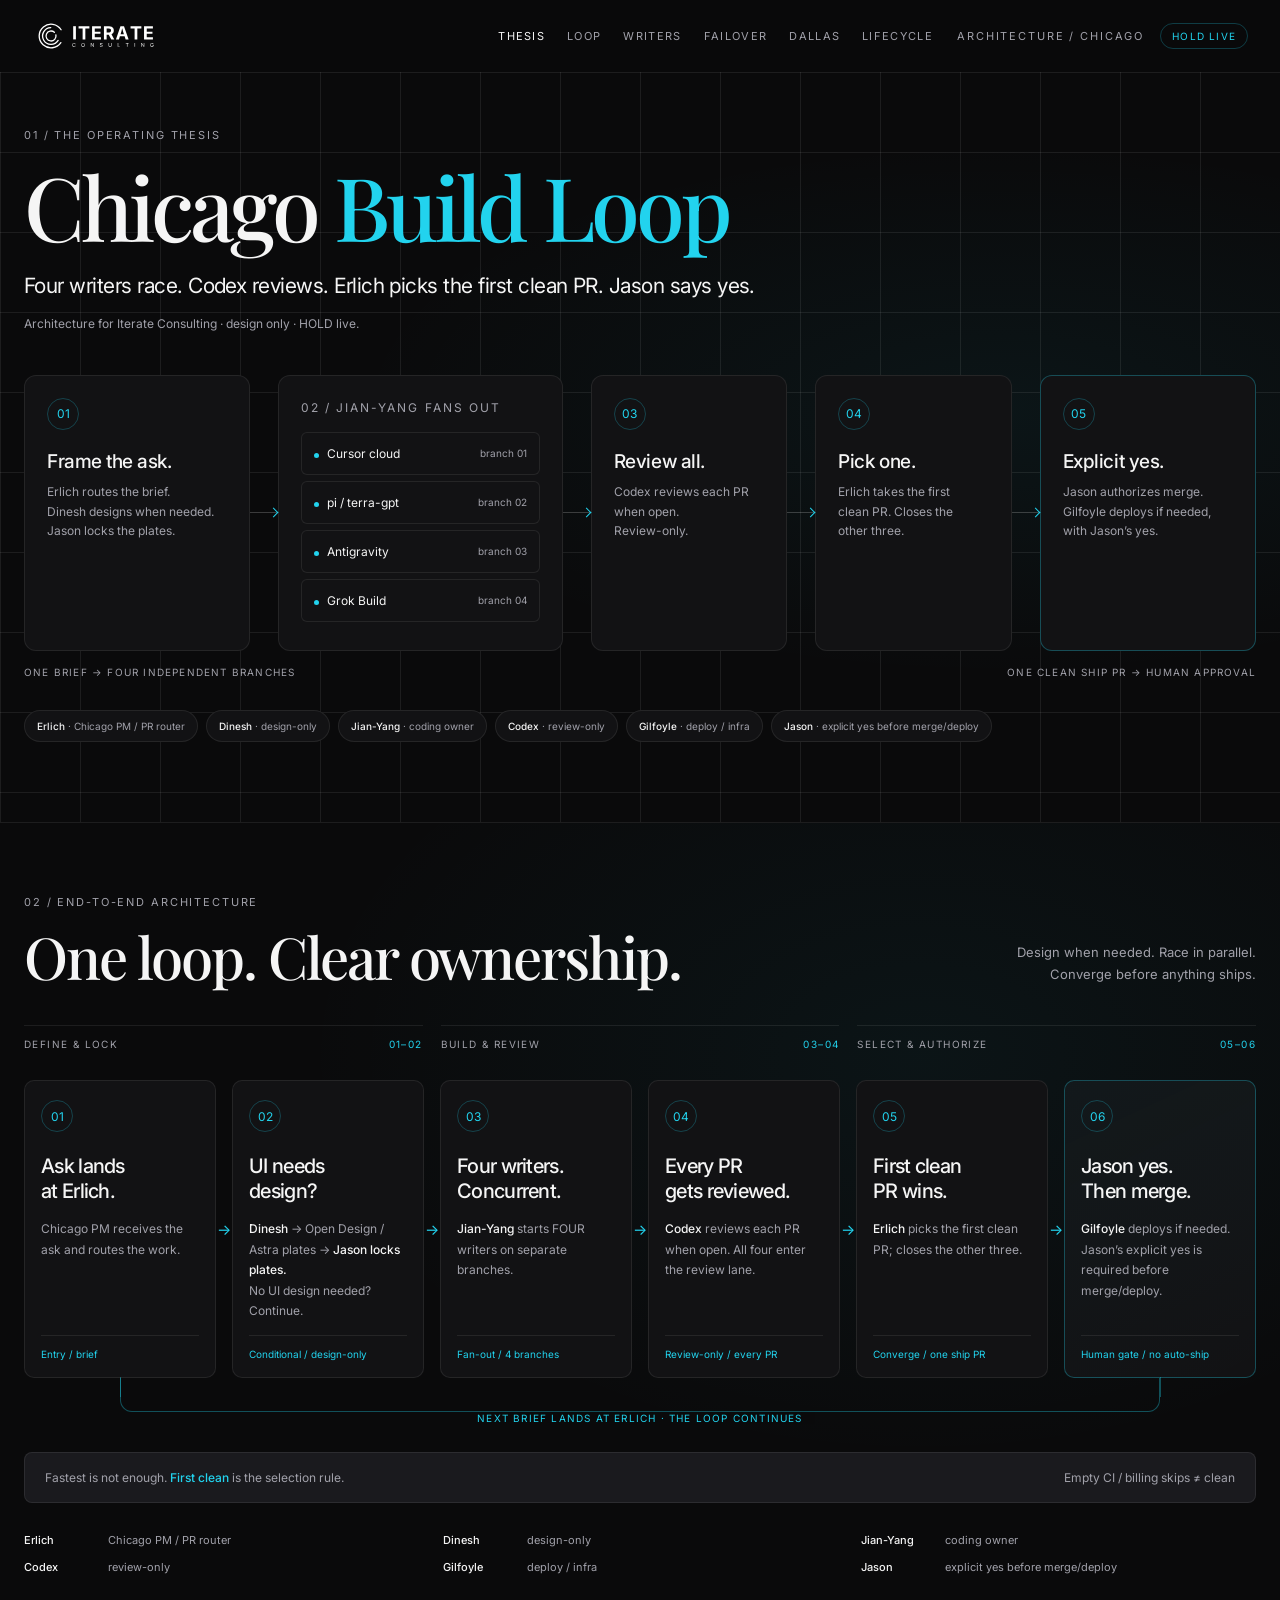
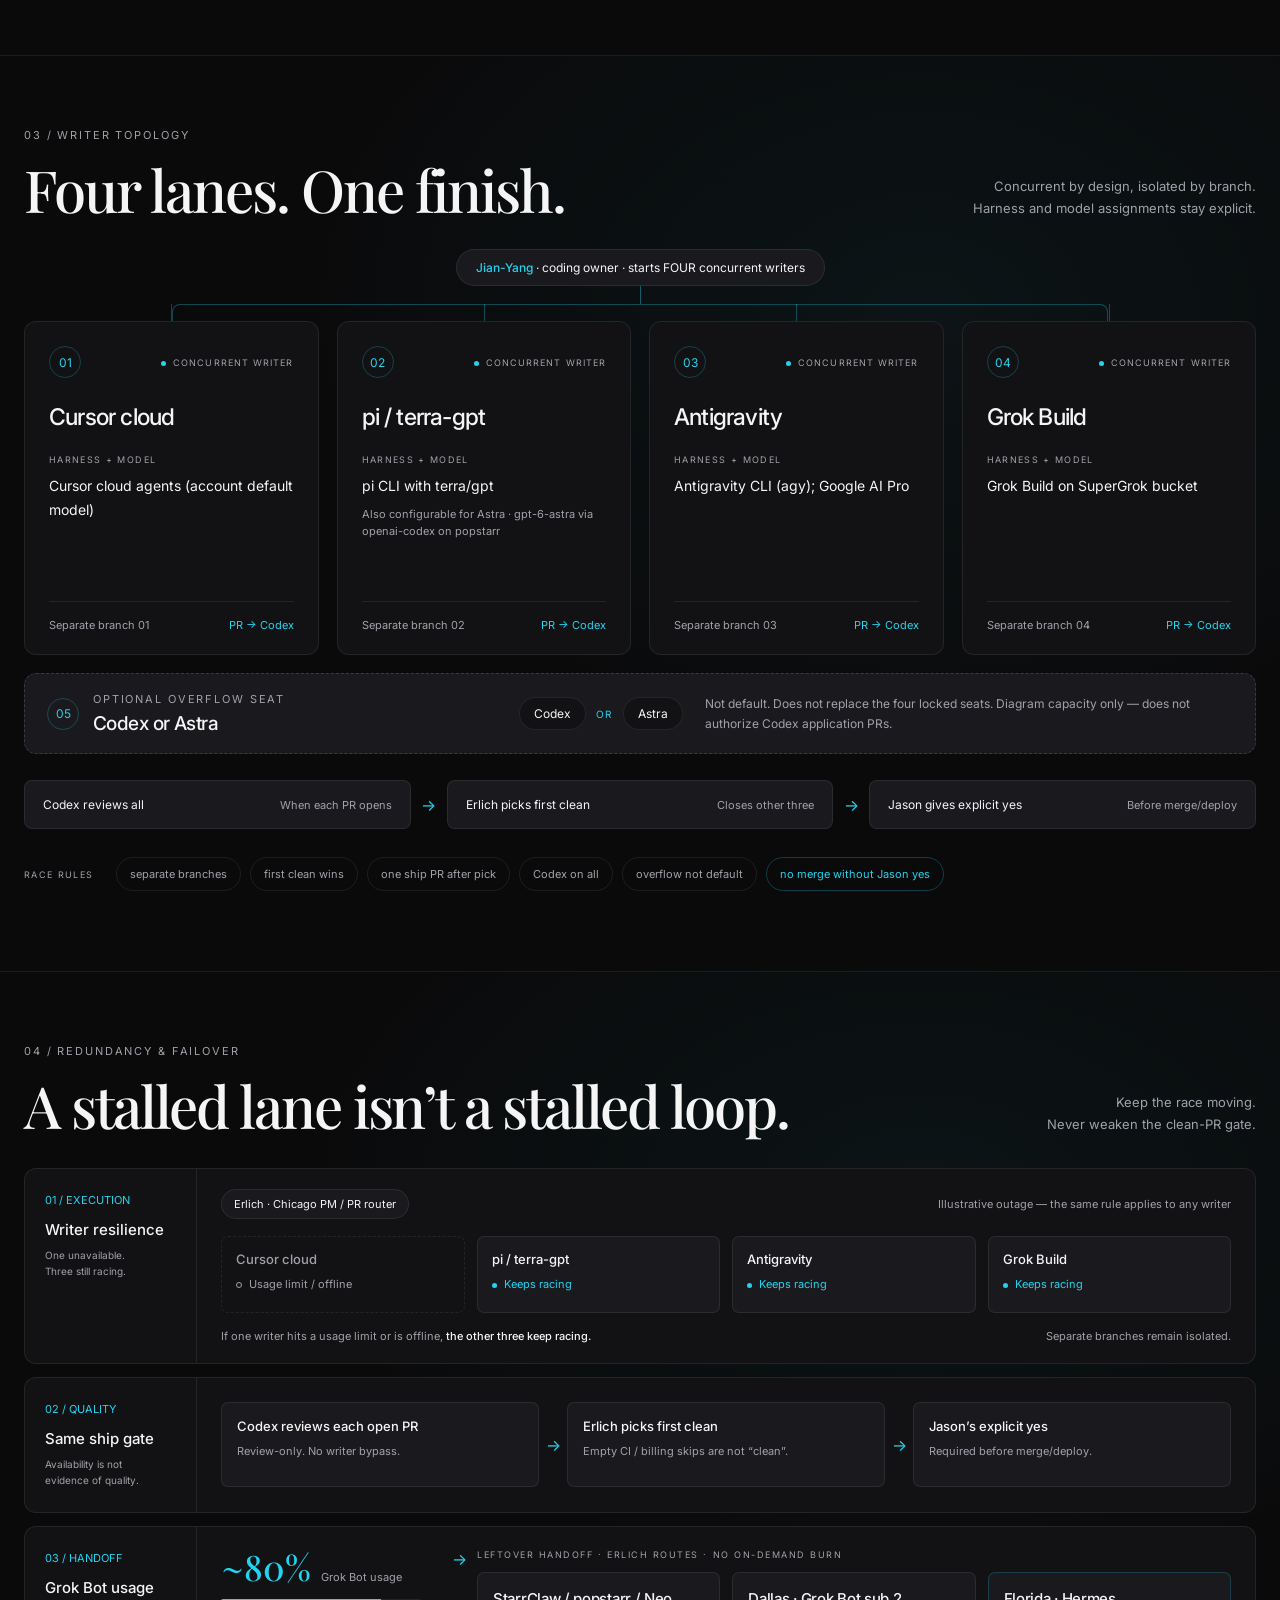
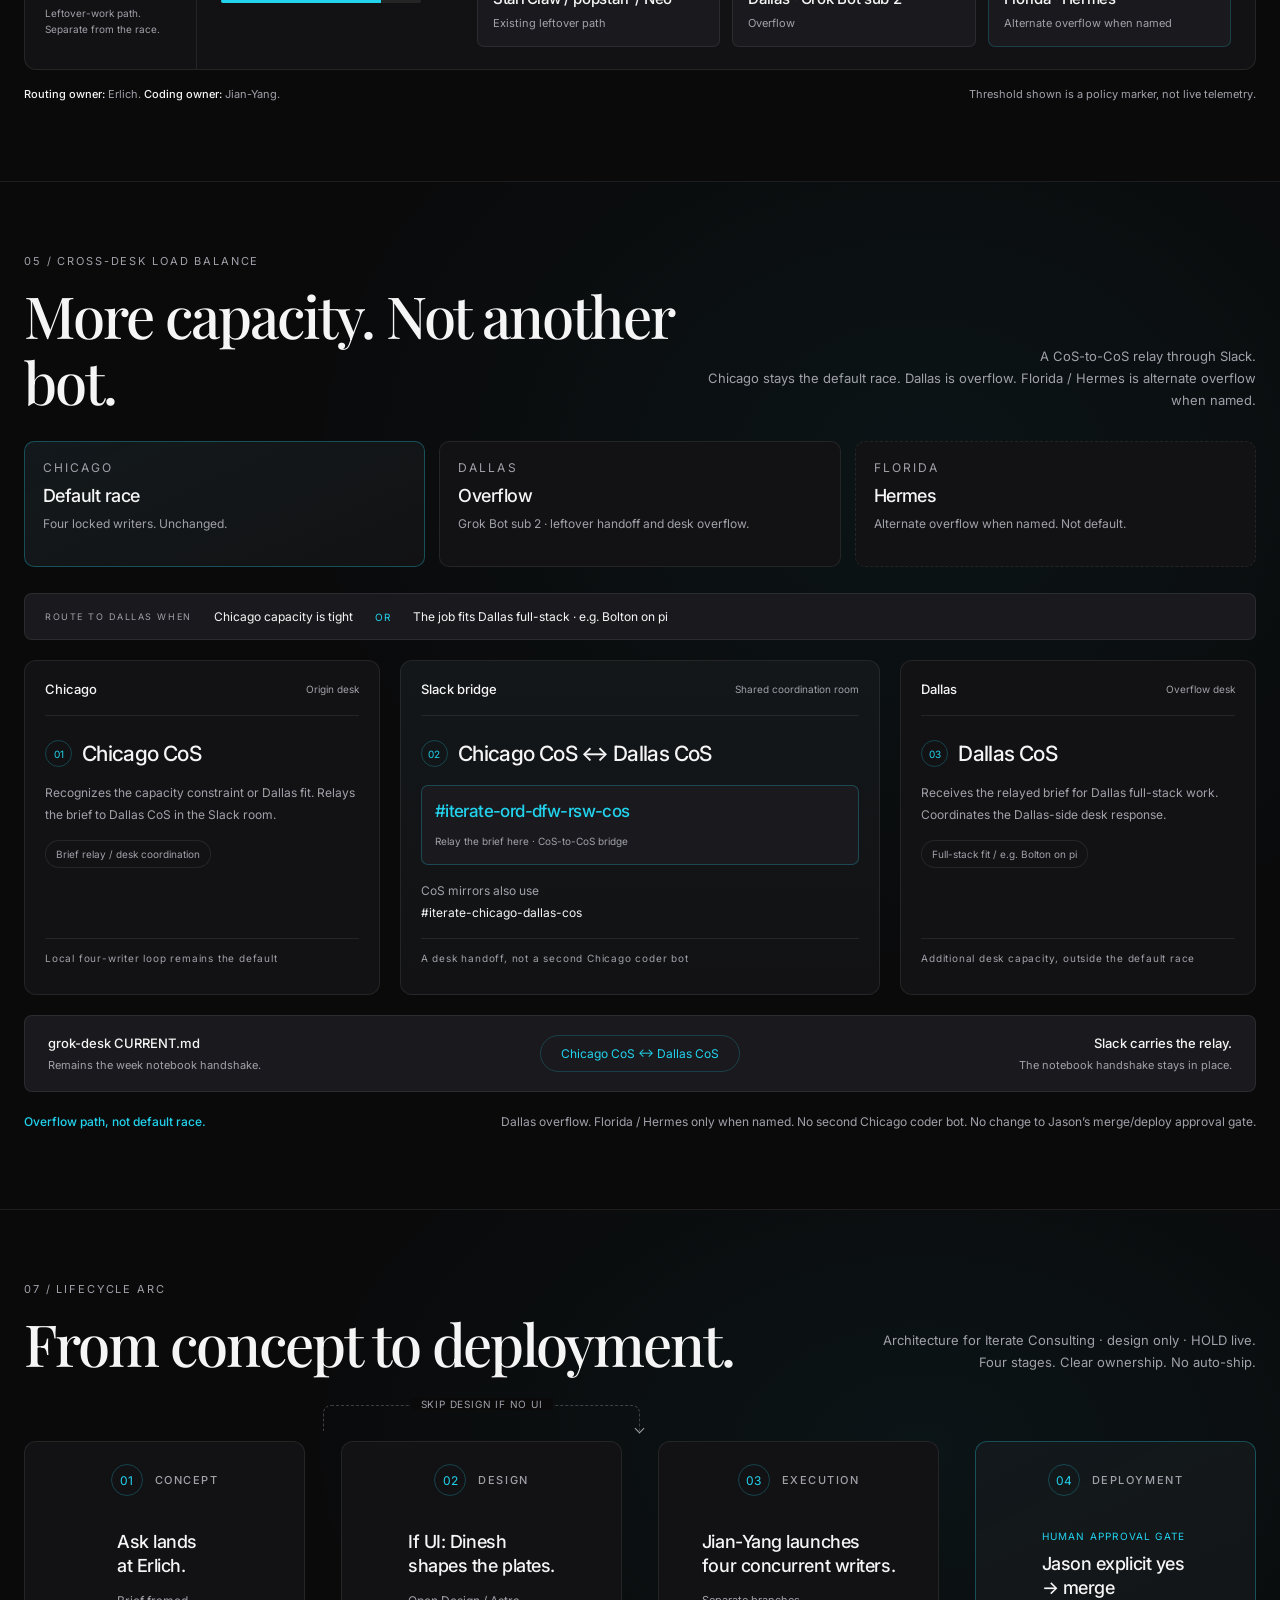
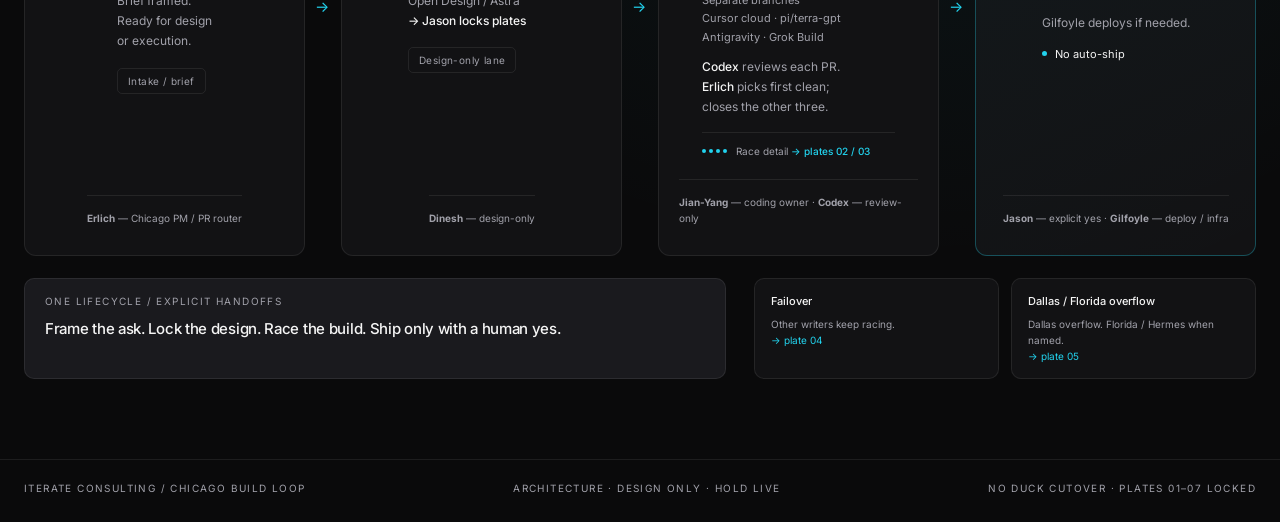
==== index.html @ f28e0412 "Loop the six-step diagram; host stack.iterateconsulting.ai Replace the linear 6-up row with a left-t" ====
<!DOCTYPE html>
<html lang="en">
<head>
  <meta charset="UTF-8">
  <meta name="viewport" content="width=device-width, initial-scale=1">
  <meta name="color-scheme" content="dark">
  <meta name="theme-color" content="#0A0A0B">
  <meta name="robots" content="noindex, nofollow">
  <title>Chicago Build Loop — Iterate Consulting</title>
  <meta name="description" content="Architecture for Iterate Consulting. Four writers race. Codex reviews. Erlich picks the first clean PR. Jason says yes. Design only. HOLD live.">
  <link rel="icon" href="assets/mark.svg" type="image/svg+xml">
  <link rel="preconnect" href="https://fonts.googleapis.com">
  <link rel="preconnect" href="https://fonts.gstatic.com" crossorigin>
  <link href="https://fonts.googleapis.com/css2?family=Inter:wght@400;500;600;700&family=Playfair+Display:wght@400;500;600&display=swap" rel="stylesheet">
  <link rel="stylesheet" href="css/site.css">
</head>
<body>
  <a class="skip" href="#hero">Skip to content</a>

  <header class="site-header" data-site-header>
    <a class="brand" href="#hero">
      <img class="logo" src="assets/lockup-b.svg" alt="Iterate Consulting">
    </a>
    <button class="nav-toggle" type="button" data-nav-toggle aria-expanded="false" aria-controls="site-nav">
      <span class="sr-only">Menu</span>
      <i></i><i></i>
    </button>
    <nav id="site-nav" class="site-nav" data-site-nav aria-label="Sections">
      <a href="#hero">Thesis</a>
      <a href="#loop">Loop</a>
      <a href="#writers">Writers</a>
      <a href="#failover">Failover</a>
      <a href="#dallas">Dallas</a>
      <a href="#lifecycle">Lifecycle</a>
    </nav>
    <div class="header-status">
      <span class="eyebrow">Architecture / Chicago</span>
      <span class="hold">HOLD LIVE</span>
    </div>
  </header>

  <main>
    <section id="hero" class="hero" aria-labelledby="hero-title">
      <div class="wrap">
        <p class="eyebrow">01 / The operating thesis</p>
        <h1 id="hero-title">Chicago <span>Build Loop</span></h1>
        <p class="thesis">Four writers race. Codex reviews. Erlich picks the first clean PR. Jason says yes.</p>
        <p class="subtitle">Architecture for Iterate Consulting · design only · HOLD live.</p>

        <div class="architecture" aria-label="Build architecture overview">
          <article class="panel">
            <div class="number">01</div>
            <h2>Frame the ask.</h2>
            <p>Erlich routes the brief.<br>Dinesh designs when needed.<br>Jason locks the plates.</p>
          </article>
          <div class="connector" aria-hidden="true"></div>
          <article class="panel writer-stack">
            <p class="eyebrow">02 / Jian-Yang fans out</p>
            <div class="writer"><span><i class="dot"></i>Cursor cloud</span><small>branch 01</small></div>
            <div class="writer"><span><i class="dot"></i>pi / terra-gpt</span><small>branch 02</small></div>
            <div class="writer"><span><i class="dot"></i>Antigravity</span><small>branch 03</small></div>
            <div class="writer"><span><i class="dot"></i>Grok Build</span><small>branch 04</small></div>
          </article>
          <div class="connector" aria-hidden="true"></div>
          <article class="panel">
            <div class="number">03</div>
            <h2>Review all.</h2>
            <p>Codex reviews each PR<br>when open.<br>Review-only.</p>
          </article>
          <div class="connector" aria-hidden="true"></div>
          <article class="panel">
            <div class="number">04</div>
            <h2>Pick one.</h2>
            <p>Erlich takes the first<br>clean PR. Closes the<br>other three.</p>
          </article>
          <div class="connector" aria-hidden="true"></div>
          <article class="panel active">
            <div class="number">05</div>
            <h2>Explicit yes.</h2>
            <p>Jason authorizes merge.<br>Gilfoyle deploys if needed,<br>with Jason’s yes.</p>
          </article>
        </div>

        <div class="diagram-label">
          <span>One brief → four independent branches</span>
          <span>One clean ship PR → human approval</span>
        </div>

        <div class="roles" aria-label="Roles">
          <span class="role"><b>Erlich</b> · Chicago PM / PR router</span>
          <span class="role"><b>Dinesh</b> · design-only</span>
          <span class="role"><b>Jian-Yang</b> · coding owner</span>
          <span class="role"><b>Codex</b> · review-only</span>
          <span class="role"><b>Gilfoyle</b> · deploy / infra</span>
          <span class="role"><b>Jason</b> · explicit yes before merge/deploy</span>
        </div>
      </div>
    </section>

    <section id="loop" class="loop" aria-labelledby="loop-title">
      <div class="wrap">
        <div class="heading">
          <div>
            <p class="eyebrow">02 / End-to-end architecture</p>
            <h2 id="loop-title" class="display">One loop. Clear ownership.</h2>
          </div>
          <p class="lede">Design when needed. Race in parallel.<br>Converge before anything ships.</p>
        </div>

        <div class="phases">
          <div class="phase"><span>Define &amp; lock</span><b>01–02</b></div>
          <div class="phase"><span>Build &amp; review</span><b>03–04</b></div>
          <div class="phase"><span>Select &amp; authorize</span><b>05–06</b></div>
        </div>

        <div class="cycle" aria-label="Six-step build loop, left-to-right cycle">
          <div class="flow desktop-flow">
            <article class="node">
              <div class="num">01</div>
              <h3>Ask lands<br>at Erlich.</h3>
              <p>Chicago PM receives the ask and routes the work.</p>
              <div class="tag">Entry / brief</div>
            </article>
            <article class="node">
              <div class="num">02</div>
              <h3>UI needs<br>design?</h3>
              <p><strong>Dinesh</strong> → Open Design / Astra plates → <strong>Jason locks plates.</strong><br>No UI design needed? Continue.</p>
              <div class="tag">Conditional / design-only</div>
            </article>
            <article class="node">
              <div class="num">03</div>
              <h3>Four writers.<br>Concurrent.</h3>
              <p><strong>Jian-Yang</strong> starts FOUR writers on separate branches.</p>
              <div class="tag">Fan-out / 4 branches</div>
            </article>
            <article class="node">
              <div class="num">04</div>
              <h3>Every PR<br>gets reviewed.</h3>
              <p><strong>Codex</strong> reviews each PR when open. All four enter the review lane.</p>
              <div class="tag">Review-only / every PR</div>
            </article>
            <article class="node">
              <div class="num">05</div>
              <h3>First clean<br>PR wins.</h3>
              <p><strong>Erlich</strong> picks the first clean PR; closes the other three.</p>
              <div class="tag">Converge / one ship PR</div>
            </article>
            <article class="node final">
              <div class="num">06</div>
              <h3>Jason yes.<br>Then merge.</h3>
              <p><strong>Gilfoyle</strong> deploys if needed. Jason’s explicit yes is required before merge/deploy.</p>
              <div class="tag">Human gate / no auto-ship</div>
            </article>
          </div>
          <p class="cycle-return"><span>Next brief lands at Erlich · the loop continues</span></p>
        </div>

        <ol class="mobile-loop" aria-label="Six-step Chicago build loop">
          <li class="step">
            <span class="num">01</span>
            <div class="card"><h3>Ask lands at Erlich</h3><p>Chicago PM / PR router</p></div>
          </li>
          <li class="step">
            <span class="num">02</span>
            <div class="card"><h3>UI needs design? <span class="role-chip">design-only</span></h3><p>Dinesh → Open Design / Astra plates.<br>Jason locks plates. Otherwise, continue.</p></div>
          </li>
          <li class="step">
            <span class="num">03</span>
            <div class="card">
              <h3>Jian-Yang starts FOUR writers</h3>
              <p>Coding owner · concurrent, separate branches</p>
              <div class="writer-tags">
                <span>Cursor cloud</span>
                <span>pi / terra-gpt</span>
                <span>Antigravity</span>
                <span>Grok Build</span>
              </div>
            </div>
          </li>
          <li class="step">
            <span class="num">04</span>
            <div class="card"><h3>Codex reviews each PR <span class="role-chip">review-only</span></h3><p>When open. All four get reviewed.</p></div>
          </li>
          <li class="step">
            <span class="num">05</span>
            <div class="card"><h3>Erlich picks the first clean PR</h3><p>Closes the other three. Empty CI / billing skips are not “clean”.</p></div>
          </li>
          <li class="step">
            <span class="num">06</span>
            <div class="card last"><h3>Jason yes → merge</h3><p>Gilfoyle · deploy / infra · deploys if needed.<br>Jason: explicit yes before merge/deploy.</p></div>
          </li>
        </ol>

        <div class="loop-head-mobile">
          <span class="eyebrow">The loop / 6 steps</span>
          <span>4 branches → 1 ship PR</span>
        </div>

        <div class="guardrail">
          <span>Fastest is not enough. <b>First clean</b> is the selection rule.</span>
          <span>Empty CI / billing skips ≠ clean</span>
        </div>

        <div class="role-grid" aria-label="Exact role assignments">
          <div class="role-row"><b>Erlich</b><span>Chicago PM / PR router</span></div>
          <div class="role-row"><b>Dinesh</b><span>design-only</span></div>
          <div class="role-row"><b>Jian-Yang</b><span>coding owner</span></div>
          <div class="role-row"><b>Codex</b><span>review-only</span></div>
          <div class="role-row"><b>Gilfoyle</b><span>deploy / infra</span></div>
          <div class="role-row"><b>Jason</b><span>explicit yes before merge/deploy</span></div>
        </div>
      </div>
    </section>

    <section id="writers" class="writers" aria-labelledby="writers-title">
      <div class="wrap">
        <div class="heading">
          <div>
            <p class="eyebrow">03 / Writer topology</p>
            <h2 id="writers-title" class="display">Four lanes. One finish.</h2>
          </div>
          <p class="lede">Concurrent by design, isolated by branch.<br>Harness and model assignments stay explicit.</p>
        </div>

        <div class="owner"><span><b>Jian-Yang</b> · coding owner · starts FOUR concurrent writers</span></div>
        <div class="bus" aria-hidden="true"></div>

        <div class="cards" aria-label="Four concurrent writer assignments">
          <article class="card">
            <div class="card-top"><span class="num">01</span><span class="parallel">Concurrent writer</span></div>
            <h3>Cursor cloud</h3>
            <p class="label">Harness + model</p>
            <p class="model">Cursor cloud agents (account default model)</p>
            <div class="branch"><span>Separate branch 01</span><span>PR → Codex</span></div>
          </article>
          <article class="card">
            <div class="card-top"><span class="num">02</span><span class="parallel">Concurrent writer</span></div>
            <h3>pi / terra-gpt</h3>
            <p class="label">Harness + model</p>
            <p class="model">pi CLI with terra/gpt <small class="config-note">Also configurable for Astra · gpt-6-astra via openai-codex on popstarr</small></p>
            <div class="branch"><span>Separate branch 02</span><span>PR → Codex</span></div>
          </article>
          <article class="card">
            <div class="card-top"><span class="num">03</span><span class="parallel">Concurrent writer</span></div>
            <h3>Antigravity</h3>
            <p class="label">Harness + model</p>
            <p class="model">Antigravity CLI (agy); Google AI Pro</p>
            <div class="branch"><span>Separate branch 03</span><span>PR → Codex</span></div>
          </article>
          <article class="card">
            <div class="card-top"><span class="num">04</span><span class="parallel">Concurrent writer</span></div>
            <h3>Grok Build</h3>
            <p class="label">Harness + model</p>
            <p class="model">Grok Build on SuperGrok bucket</p>
            <div class="branch"><span>Separate branch 04</span><span>PR → Codex</span></div>
          </article>
        </div>

        <aside class="overflow" aria-label="Optional fifth overflow seat">
          <div class="overflow-id">
            <span class="num">05</span>
            <div>
              <p class="eyebrow">Optional overflow seat</p>
              <h3>Codex or Astra</h3>
            </div>
          </div>
          <div class="choices" aria-label="Overflow choices">
            <span class="choice">Codex</span>
            <span class="or">or</span>
            <span class="choice">Astra</span>
          </div>
          <p class="overflow-copy">Not default. Does not replace the four locked seats. Diagram capacity only — does not authorize Codex application PRs.</p>
        </aside>

        <div class="review" aria-label="Convergence after the race">
          <div class="stage"><span>Codex reviews all</span><small>When each PR opens</small></div>
          <div class="arrow" aria-hidden="true">→</div>
          <div class="stage"><span>Erlich picks first clean</span><small>Closes other three</small></div>
          <div class="arrow" aria-hidden="true">→</div>
          <div class="stage"><span>Jason gives explicit yes</span><small>Before merge/deploy</small></div>
        </div>

        <div class="rules">
          <span class="label">Race rules</span>
          <span class="chip">separate branches</span>
          <span class="chip">first clean wins</span>
          <span class="chip">one ship PR after pick</span>
          <span class="chip">Codex on all</span>
          <span class="chip">overflow not default</span>
          <span class="chip last">no merge without Jason yes</span>
        </div>
      </div>
    </section>

    <section id="failover" class="failover" aria-labelledby="failover-title">
      <div class="wrap">
        <div class="heading">
          <div>
            <p class="eyebrow">04 / Redundancy &amp; failover</p>
            <h2 id="failover-title" class="display">A stalled lane isn’t a stalled loop.</h2>
          </div>
          <p class="lede">Keep the race moving.<br>Never weaken the clean-PR gate.</p>
        </div>

        <div class="layers" aria-label="Layered redundancy architecture">
          <article class="layer">
            <div class="layer-label">
              <span class="index">01 / EXECUTION</span>
              <h3>Writer resilience</h3>
              <p>One unavailable.<br>Three still racing.</p>
            </div>
            <div class="race">
              <div class="race-top">
                <span class="pill">Erlich · Chicago PM / PR router</span>
                <span>Illustrative outage — the same rule applies to any writer</span>
              </div>
              <div class="writer-row">
                <div class="writer unavailable"><strong>Cursor cloud</strong><small>Usage limit / offline</small></div>
                <div class="writer"><strong>pi / terra-gpt</strong><small>Keeps racing</small></div>
                <div class="writer"><strong>Antigravity</strong><small>Keeps racing</small></div>
                <div class="writer"><strong>Grok Build</strong><small>Keeps racing</small></div>
              </div>
              <div class="race-bottom">
                <span>If one writer hits a usage limit or is offline, <b>the other three keep racing.</b></span>
                <span>Separate branches remain isolated.</span>
              </div>
            </div>
          </article>

          <article class="layer">
            <div class="layer-label">
              <span class="index">02 / QUALITY</span>
              <h3>Same ship gate</h3>
              <p>Availability is not<br>evidence of quality.</p>
            </div>
            <div class="gates">
              <div class="gate"><h4>Codex reviews each open PR</h4><p>Review-only. No writer bypass.</p></div>
              <div class="arrow" aria-hidden="true">→</div>
              <div class="gate"><h4>Erlich picks first clean</h4><p>Empty CI / billing skips are not “clean”.</p></div>
              <div class="arrow" aria-hidden="true">→</div>
              <div class="gate"><h4>Jason’s explicit yes</h4><p>Required before merge/deploy.</p></div>
            </div>
          </article>

          <article class="layer">
            <div class="layer-label">
              <span class="index">03 / HANDOFF</span>
              <h3>Grok Bot usage</h3>
              <p>Leftover-work path.<br>Separate from the race.</p>
            </div>
            <div class="handoff">
              <div class="threshold">
                <strong>~80%</strong><span>Grok Bot usage</span>
                <div class="meter" aria-label="Illustrative threshold: approximately 80 percent"><i></i></div>
              </div>
              <div class="arrow" aria-hidden="true">→</div>
              <div class="destinations">
                <p class="eyebrow">Leftover handoff · Erlich routes · no on-demand burn</p>
                <div class="dest-grid">
                  <div class="destination">
                    <h4>StarrClaw / popstarr / Neo</h4>
                    <p>Existing leftover path</p>
                  </div>
                  <div class="destination">
                    <h4>Dallas · Grok Bot sub 2</h4>
                    <p>Overflow</p>
                  </div>
                  <div class="destination named">
                    <h4>Florida · Hermes</h4>
                    <p>Alternate overflow when named</p>
                  </div>
                </div>
              </div>
            </div>
          </article>
        </div>

        <div class="note">
          <span><b>Routing owner:</b> Erlich. <b>Coding owner:</b> Jian-Yang.</span>
          <span>Threshold shown is a policy marker, not live telemetry.</span>
        </div>
      </div>
    </section>

    <section id="dallas" class="dallas" aria-labelledby="dallas-title">
      <div class="wrap">
        <div class="heading">
          <div>
            <p class="eyebrow">05 / Cross-desk load balance</p>
            <h2 id="dallas-title" class="display">More capacity. Not another bot.</h2>
          </div>
          <p class="lede">A CoS-to-CoS relay through Slack.<br>Chicago stays the default race. Dallas is overflow. Florida / Hermes is alternate overflow when named.</p>
        </div>

        <div class="desk-map" aria-label="Desk routing">
          <article class="desk default">
            <p class="eyebrow">Chicago</p>
            <h3>Default race</h3>
            <p>Four locked writers. Unchanged.</p>
          </article>
          <article class="desk">
            <p class="eyebrow">Dallas</p>
            <h3>Overflow</h3>
            <p>Grok Bot sub 2 · leftover handoff and desk overflow.</p>
          </article>
          <article class="desk optional" id="florida">
            <p class="eyebrow">Florida</p>
            <h3>Hermes</h3>
            <p>Alternate overflow when named. Not default.</p>
          </article>
        </div>

        <div class="trigger">
          <span class="eyebrow">Route to Dallas when</span>
          <span>Chicago capacity is tight</span>
          <span class="or">OR</span>
          <span>The job fits Dallas full-stack · e.g. Bolton on pi</span>
        </div>

        <div class="swimlanes" aria-label="Chicago, Slack bridge, and Dallas swimlanes">
          <article class="lane">
            <div class="lane-head"><h3>Chicago</h3><span>Origin desk</span></div>
            <div class="step">
              <div class="step-top"><span class="num">01</span><h4>Chicago CoS</h4></div>
              <p>Recognizes the capacity constraint or Dallas fit. Relays the brief to Dallas CoS in the Slack room.</p>
              <span class="role">Brief relay / desk coordination</span>
            </div>
            <p class="lane-foot">Local four-writer loop remains the default</p>
          </article>
          <article class="lane bridge">
            <div class="lane-head"><h3>Slack bridge</h3><span>Shared coordination room</span></div>
            <div class="step">
              <div class="step-top"><span class="num">02</span><h4>Chicago CoS ↔ Dallas CoS</h4></div>
              <div class="channel">
                <strong>#iterate-ord-dfw-rsw-cos</strong>
                <span>Relay the brief here · CoS-to-CoS bridge</span>
              </div>
              <p class="mirror">CoS mirrors also use<br><b>#iterate-chicago-dallas-cos</b></p>
            </div>
            <p class="lane-foot">A desk handoff, not a second Chicago coder bot</p>
          </article>
          <article class="lane">
            <div class="lane-head"><h3>Dallas</h3><span>Overflow desk</span></div>
            <div class="step">
              <div class="step-top"><span class="num">03</span><h4>Dallas CoS</h4></div>
              <p>Receives the relayed brief for Dallas full-stack work. Coordinates the Dallas-side desk response.</p>
              <span class="role">Full-stack fit / e.g. Bolton on pi</span>
            </div>
            <p class="lane-foot">Additional desk capacity, outside the default race</p>
          </article>
        </div>

        <div class="notebook" aria-label="Week notebook handshake">
          <div>
            <h3>grok-desk CURRENT.md</h3>
            <p>Remains the week notebook handshake.</p>
          </div>
          <div class="center">Chicago CoS ↔ Dallas CoS</div>
          <div class="right">
            <h3>Slack carries the relay.</h3>
            <p>The notebook handshake stays in place.</p>
          </div>
        </div>

        <div class="boundary">
          <b>Overflow path, not default race.</b>
          <span>Dallas overflow. Florida / Hermes only when named. No second Chicago coder bot. No change to Jason’s merge/deploy approval gate.</span>
        </div>
      </div>
    </section>

    <section id="lifecycle" class="lifecycle" aria-labelledby="lifecycle-title">
      <div class="wrap">
        <div class="heading">
          <div>
            <p class="eyebrow">07 / Lifecycle arc</p>
            <h2 id="lifecycle-title" class="display">From concept to deployment.</h2>
          </div>
          <p class="lede">Architecture for Iterate Consulting · design only · HOLD live.<br>Four stages. Clear ownership. No auto-ship.</p>
        </div>

        <div class="arc" aria-label="Concept to Design to Execution to Deployment">
          <div class="skip-arc"><span>Skip design if no UI</span></div>
          <div class="stages">
            <article class="stage">
              <div class="stage-top"><span class="number">01</span><h3>Concept</h3></div>
              <div class="content">
                <p class="lead">Ask lands<br>at Erlich.</p>
                <p class="detail">Brief framed.<br>Ready for design<br>or execution.</p>
                <span class="lane-label">Intake / brief</span>
              </div>
              <p class="role"><strong>Erlich</strong> — Chicago PM / PR router</p>
            </article>
            <article class="stage">
              <div class="stage-top"><span class="number">02</span><h3>Design</h3></div>
              <div class="content">
                <p class="lead">If UI: Dinesh<br>shapes the plates.</p>
                <p class="detail">Open Design / Astra<br><strong>→ Jason locks plates</strong></p>
                <span class="lane-label">Design-only lane</span>
              </div>
              <p class="role"><strong>Dinesh</strong> — design-only</p>
            </article>
            <article class="stage">
              <div class="stage-top"><span class="number">03</span><h3>Execution</h3></div>
              <div class="content">
                <p class="lead">Jian-Yang launches<br>four concurrent writers.</p>
                <p class="writer-list">Separate branches<br>Cursor cloud · pi/terra-gpt<br>Antigravity · Grok Build</p>
                <p class="detail"><strong>Codex</strong> reviews each PR.<br><strong>Erlich</strong> picks first clean;<br>closes the other three.</p>
                <p class="race"><span class="dots" aria-label="Four parallel writers"><i></i><i></i><i></i><i></i></span><span>Race detail <b>→ plates 02 / 03</b></span></p>
              </div>
              <p class="role"><strong>Jian-Yang</strong> — coding owner · <strong>Codex</strong> — review-only</p>
            </article>
            <article class="stage final">
              <div class="stage-top"><span class="number">04</span><h3>Deployment</h3></div>
              <div class="content">
                <p class="gate">Human approval gate</p>
                <p class="lead">Jason explicit yes<br>→ merge</p>
                <p class="detail">Gilfoyle deploys if needed.</p>
                <p class="no-ship">No auto-ship</p>
              </div>
              <p class="role"><strong>Jason</strong> — explicit yes · <strong>Gilfoyle</strong> — deploy / infra</p>
            </article>
          </div>
        </div>

        <div class="lower" aria-label="Lifecycle principles and side paths">
          <div class="principle">
            <p class="small-label">One lifecycle / explicit handoffs</p>
            <p>Frame the ask. Lock the design. Race the build. Ship only with a human yes.</p>
          </div>
          <div class="sidepaths">
            <a class="sidepath" href="#failover">
              <p class="label">Failover</p>
              <p>Other writers keep racing.<br><span>→ plate 04</span></p>
            </a>
            <a class="sidepath" href="#dallas">
              <p class="label">Dallas / Florida overflow</p>
              <p>Dallas overflow. Florida / Hermes when named.<br><span>→ plate 05</span></p>
            </a>
          </div>
        </div>
      </div>
    </section>
  </main>

  <footer class="site-footer">
    <div class="wrap">
      <span>Iterate Consulting / Chicago Build Loop</span>
      <span>Architecture · design only · HOLD live</span>
      <span>No Duck cutover · plates 01–07 locked</span>
    </div>
  </footer>

  <script src="js/site.js"></script>
</body>
</html>
---- css/site.css ----
:root {
  --bg: #0A0A0B;
  --panel: #121214;
  --raised: #1A1A1E;
  --line: rgba(255, 255, 255, 0.08);
  --accent: #22D3EE;
  --text: #F5F5F5;
  --muted: #A1A1AA;
  --header: 72px;
  --wrap: 1312px;
}

* { box-sizing: border-box; }

html {
  scroll-behavior: smooth;
  color-scheme: dark;
}

html, body {
  margin: 0;
  background: var(--bg);
  color: var(--text);
  font-family: Inter, system-ui, sans-serif;
}

body.nav-open { overflow: hidden; }

img { max-width: 100%; display: block; }

a { color: inherit; }

.sr-only {
  position: absolute;
  width: 1px;
  height: 1px;
  padding: 0;
  margin: -1px;
  overflow: hidden;
  clip: rect(0, 0, 0, 0);
  white-space: nowrap;
  border: 0;
}

.skip {
  position: absolute;
  left: 16px;
  top: -40px;
  z-index: 40;
  background: var(--raised);
  color: var(--text);
  padding: 8px 12px;
  border-radius: 6px;
}

.skip:focus { top: 16px; }

.wrap {
  width: min(var(--wrap), calc(100% - 48px));
  margin: 0 auto;
}

.eyebrow {
  font-size: 11px;
  letter-spacing: 0.17em;
  text-transform: uppercase;
  color: var(--muted);
  margin: 0;
}

.hold {
  color: var(--accent);
  border: 1px solid rgba(34, 211, 238, 0.25);
  border-radius: 20px;
  padding: 6px 11px;
  font-size: 10px;
  letter-spacing: 0.12em;
  white-space: nowrap;
}

.display {
  font: 500 58px/1.15 "Playfair Display", Georgia, serif;
  letter-spacing: -0.035em;
  margin: 14px 0 0;
}

.heading {
  display: flex;
  align-items: flex-end;
  justify-content: space-between;
  gap: 32px;
}

.lede {
  font-size: 13px;
  line-height: 1.7;
  color: var(--muted);
  margin: 0 0 4px;
  text-align: right;
}

.num,
.number {
  width: 32px;
  height: 32px;
  border: 1px solid rgba(34, 211, 238, 0.25);
  border-radius: 50%;
  display: flex;
  align-items: center;
  justify-content: center;
  font-size: 12px;
  color: var(--accent);
  flex-shrink: 0;
}

/* Header */

.site-header {
  position: sticky;
  top: 0;
  z-index: 20;
  min-height: var(--header);
  display: flex;
  align-items: center;
  gap: 24px;
  padding: 16px 32px;
  background: rgba(10, 10, 11, 0.92);
  border-bottom: 1px solid transparent;
  backdrop-filter: blur(16px);
}

.site-header.is-scrolled { border-bottom-color: var(--line); }

.brand { display: flex; align-items: center; flex-shrink: 0; }

.logo {
  width: 210px;
  height: 38px;
  object-fit: contain;
  object-position: left;
}

.site-nav {
  display: flex;
  gap: 22px;
  margin-left: auto;
}

.site-nav a {
  font-size: 11px;
  letter-spacing: 0.12em;
  text-transform: uppercase;
  color: var(--muted);
  text-decoration: none;
}

.site-nav a:hover,
.site-nav a.is-active {
  color: var(--text);
}

.header-status {
  display: flex;
  gap: 16px;
  align-items: center;
  flex-shrink: 0;
}

.nav-toggle {
  display: none;
  width: 40px;
  height: 40px;
  margin-left: auto;
  background: transparent;
  border: 1px solid var(--line);
  border-radius: 8px;
  padding: 0;
}

.nav-toggle i {
  display: block;
  width: 16px;
  height: 1px;
  margin: 5px auto;
  background: var(--text);
}

/* Shared section chrome */

section {
  position: relative;
  padding: 72px 0 80px;
  border-top: 1px solid var(--line);
  scroll-margin-top: calc(var(--header) + 8px);
}

section:before {
  content: "";
  position: absolute;
  inset: 0;
  pointer-events: none;
  background: radial-gradient(ellipse at 72% 28%, rgba(34, 211, 238, 0.05), transparent 48%);
}

.hero { border-top: 0; padding-top: 56px; }

.hero:before {
  background:
    linear-gradient(var(--line) 1px, transparent 1px),
    linear-gradient(90deg, var(--line) 1px, transparent 1px),
    radial-gradient(ellipse at 78% 45%, rgba(34, 211, 238, 0.055), transparent 46%);
  background-size: 80px 80px, 80px 80px, auto;
  opacity: 1;
}

.hero .wrap,
.loop .wrap,
.writers .wrap,
.failover .wrap,
.dallas .wrap,
.lifecycle .wrap { position: relative; }

/* Hero */

.hero h1 {
  font: 500 clamp(46px, 7vw, 88px)/1.05 "Playfair Display", Georgia, serif;
  letter-spacing: -0.045em;
  margin: 18px 0;
}

.hero h1 span { color: var(--accent); }

.thesis {
  font-size: 21px;
  line-height: 1.5;
  margin: 0 0 14px;
  letter-spacing: -0.025em;
}

.subtitle {
  font-size: 12px;
  color: var(--muted);
  margin: 0;
}

.architecture {
  margin-top: 44px;
  display: grid;
  grid-template-columns: minmax(180px, 1.15fr) 28px minmax(220px, 1.45fr) 28px minmax(160px, 1fr) 28px minmax(160px, 1fr) 28px minmax(180px, 1.1fr);
  align-items: stretch;
}

.architecture .panel {
  border: 1px solid var(--line);
  background: var(--panel);
  border-radius: 12px;
  padding: 22px;
  min-height: 204px;
}

.architecture .panel.active { border-color: rgba(34, 211, 238, 0.3); }

.architecture .number { margin-bottom: 20px; }

.architecture h2 {
  font-size: 19px;
  font-weight: 500;
  margin: 0 0 9px;
  letter-spacing: -0.025em;
}

.architecture p {
  font-size: 12px;
  color: var(--muted);
  line-height: 1.65;
  margin: 0;
}

.connector {
  height: 1px;
  background: rgba(255, 255, 255, 0.2);
  align-self: center;
  position: relative;
}

.connector:after {
  content: "";
  position: absolute;
  right: 1px;
  top: -3px;
  width: 6px;
  height: 6px;
  border-top: 1px solid var(--accent);
  border-right: 1px solid var(--accent);
  transform: rotate(45deg);
}

.writer-stack {
  background: var(--raised);
  padding: 17px;
}

.writer-stack .eyebrow { margin: 0 0 14px; }

.writer {
  height: 43px;
  background: var(--panel);
  border: 1px solid var(--line);
  border-radius: 6px;
  display: flex;
  align-items: center;
  justify-content: space-between;
  padding: 0 12px;
  margin: 6px 0;
  font-size: 12px;
}

.writer small { color: var(--muted); font-size: 10px; }

.dot {
  display: inline-block;
  width: 5px;
  height: 5px;
  background: var(--accent);
  border-radius: 50%;
  margin-right: 8px;
}

.diagram-label {
  margin-top: 15px;
  display: flex;
  justify-content: space-between;
  color: var(--muted);
  font-size: 10px;
  letter-spacing: 0.12em;
  text-transform: uppercase;
}

.roles {
  display: flex;
  flex-wrap: wrap;
  gap: 8px;
  margin-top: 32px;
}

.role {
  font-size: 10px;
  color: var(--muted);
  padding: 9px 12px;
  border: 1px solid var(--line);
  border-radius: 30px;
  background: var(--panel);
}

.role b { color: var(--text); font-weight: 500; }

/* Loop */

.phases {
  display: grid;
  grid-template-columns: 2fr 2fr 2fr;
  gap: 18px;
  margin: 36px 0 18px;
}

.phase {
  padding: 12px 0;
  border-top: 1px solid var(--line);
  display: flex;
  justify-content: space-between;
  font-size: 10px;
  letter-spacing: 0.14em;
  text-transform: uppercase;
  color: var(--muted);
}

.phase b { color: var(--accent); font-weight: 400; }

.cycle {
  position: relative;
  padding-bottom: 8px;
}

.desktop-flow {
  display: grid;
  grid-template-columns: repeat(6, minmax(0, 1fr));
  gap: 16px;
  position: relative;
  z-index: 1;
}

.node {
  min-height: 298px;
  padding: 19px 16px;
  background: var(--panel);
  border: 1px solid var(--line);
  border-radius: 10px;
  position: relative;
}

.node:not(:last-child):after {
  content: "→";
  position: absolute;
  right: -17px;
  top: 139px;
  width: 17px;
  text-align: center;
  color: var(--accent);
  z-index: 2;
  font-size: 15px;
}

.cycle .node:first-child:before,
.cycle .node.final:after {
  content: "";
  position: absolute;
  left: 50%;
  bottom: -20px;
  width: 1px;
  height: 20px;
  background: rgba(34, 211, 238, 0.35);
  z-index: 1;
}

.cycle .node.final:after {
  right: auto;
  top: auto;
  font-size: 0;
}

.cycle-return {
  position: relative;
  height: 46px;
  margin: 0 calc((100% - 80px) / 12);
  display: flex;
  align-items: flex-end;
  justify-content: center;
}

.cycle-return:before {
  content: "";
  position: absolute;
  left: 0;
  right: 0;
  top: 0;
  bottom: 12px;
  border: 1px solid rgba(34, 211, 238, 0.35);
  border-top: 0;
  border-radius: 0 0 12px 12px;
}

.cycle-return:after {
  content: "";
  position: absolute;
  left: -4px;
  top: -5px;
  width: 7px;
  height: 7px;
  border-top: 1px solid var(--accent);
  border-right: 1px solid var(--accent);
  transform: rotate(-45deg);
}

.cycle-return span {
  position: relative;
  z-index: 1;
  background: var(--bg);
  padding: 0 12px;
  font-size: 10px;
  letter-spacing: 0.12em;
  text-transform: uppercase;
  color: var(--accent);
}

.node .num { margin-bottom: 22px; }

.node h3 {
  font-size: 20px;
  font-weight: 500;
  line-height: 1.25;
  letter-spacing: -0.035em;
  margin: 0 0 15px;
}

.node p {
  font-size: 12px;
  line-height: 1.7;
  color: var(--muted);
  margin: 0;
}

.node p strong { font-weight: 500; color: var(--text); }

.node .tag {
  position: absolute;
  bottom: 17px;
  left: 16px;
  right: 16px;
  padding-top: 12px;
  border-top: 1px solid var(--line);
  font-size: 10px;
  color: var(--accent);
}

.node.final {
  border-color: rgba(34, 211, 238, 0.3);
  background: linear-gradient(155deg, rgba(34, 211, 238, 0.035), transparent), var(--panel);
}

.mobile-loop,
.loop-head-mobile { display: none; }

.guardrail {
  display: flex;
  justify-content: space-between;
  align-items: center;
  gap: 16px;
  margin-top: 20px;
  border: 1px solid var(--line);
  border-radius: 8px;
  padding: 17px 20px;
  background: var(--raised);
  font-size: 12px;
}

.guardrail span { color: var(--muted); }
.guardrail b { color: var(--accent); font-weight: 500; }

.role-grid {
  display: grid;
  grid-template-columns: repeat(3, 1fr);
  gap: 10px 24px;
  margin-top: 29px;
}

.role-row {
  display: flex;
  gap: 12px;
  font-size: 11px;
  line-height: 1.5;
}

.role-row b { min-width: 72px; font-weight: 500; }
.role-row span { color: var(--muted); }

/* Writers */

.owner {
  display: flex;
  justify-content: center;
  margin-top: 26px;
}

.owner span {
  padding: 10px 19px;
  background: var(--raised);
  border: 1px solid var(--line);
  border-radius: 24px;
  font-size: 12px;
}

.owner b { color: var(--accent); font-weight: 500; }

.bus {
  height: 35px;
  position: relative;
  margin: 0 12%;
}

.bus:before {
  content: "";
  position: absolute;
  left: 50%;
  top: 0;
  height: 18px;
  width: 1px;
  background: rgba(34, 211, 238, 0.4);
}

.bus:after {
  content: "";
  position: absolute;
  left: 0;
  right: 0;
  top: 18px;
  height: 17px;
  border-top: 1px solid rgba(34, 211, 238, 0.3);
  border-left: 1px solid rgba(34, 211, 238, 0.3);
  border-right: 1px solid rgba(34, 211, 238, 0.3);
  border-radius: 8px 8px 0 0;
}

.writers .cards {
  display: grid;
  grid-template-columns: repeat(4, minmax(0, 1fr));
  gap: 18px;
}

.writers .card {
  min-height: 334px;
  padding: 24px;
  background: var(--panel);
  border: 1px solid var(--line);
  border-radius: 12px;
  position: relative;
}

.writers .card:before {
  content: "";
  position: absolute;
  width: 1px;
  height: 17px;
  background: rgba(34, 211, 238, 0.3);
  left: 50%;
  top: -18px;
}

.card-top {
  display: flex;
  justify-content: space-between;
  align-items: center;
  margin-bottom: 25px;
}

.parallel {
  font-size: 9px;
  letter-spacing: 0.12em;
  text-transform: uppercase;
  color: var(--muted);
}

.parallel:before {
  content: "";
  display: inline-block;
  width: 5px;
  height: 5px;
  background: var(--accent);
  border-radius: 50%;
  margin-right: 7px;
}

.writers h3 {
  font-size: 23px;
  letter-spacing: -0.035em;
  font-weight: 500;
  margin: 0 0 23px;
}

.writers .label,
.rules .label {
  font-size: 9px;
  letter-spacing: 0.15em;
  color: var(--muted);
  text-transform: uppercase;
  margin-bottom: 9px;
}

.model {
  font-size: 14px;
  line-height: 1.7;
  margin: 0;
  min-height: 78px;
}

.config-note {
  display: block;
  margin-top: 8px;
  font-size: 11px;
  line-height: 1.55;
  color: var(--muted);
  font-weight: 400;
}

.overflow {
  margin-top: 18px;
  border: 1px dashed rgba(255, 255, 255, 0.14);
  border-radius: 12px;
  background: var(--raised);
  padding: 18px 22px;
  display: grid;
  grid-template-columns: minmax(220px, 1.15fr) auto minmax(240px, 1.35fr);
  gap: 22px;
  align-items: center;
}

.overflow-id {
  display: flex;
  align-items: center;
  gap: 14px;
}

.overflow h3 {
  font-size: 19px;
  letter-spacing: -0.03em;
  font-weight: 500;
  margin: 6px 0 0;
}

.choices {
  display: flex;
  align-items: center;
  gap: 10px;
}

.choice {
  font-size: 12px;
  border: 1px solid var(--line);
  border-radius: 20px;
  padding: 8px 14px;
  color: var(--text);
  background: var(--panel);
}

.overflow .or {
  font-size: 10px;
  letter-spacing: 0.12em;
  text-transform: uppercase;
  color: var(--accent);
}

.overflow-copy {
  font-size: 12px;
  line-height: 1.65;
  color: var(--muted);
  margin: 0;
}

.branch {
  position: absolute;
  bottom: 22px;
  left: 24px;
  right: 24px;
  border-top: 1px solid var(--line);
  padding-top: 16px;
  display: flex;
  justify-content: space-between;
  color: var(--muted);
  font-size: 11px;
}

.branch span:last-child { color: var(--accent); }

.review {
  margin-top: 26px;
  display: grid;
  grid-template-columns: 1fr 36px 1fr 36px 1fr;
  align-items: center;
}

.stage {
  background: var(--raised);
  border: 1px solid var(--line);
  border-radius: 8px;
  padding: 16px 18px;
  display: flex;
  align-items: center;
  justify-content: space-between;
  gap: 12px;
  font-size: 12px;
}

.stage small { font-size: 11px; color: var(--muted); }

.arrow { text-align: center; color: var(--accent); }

.rules {
  margin-top: 28px;
  display: flex;
  flex-wrap: wrap;
  gap: 9px;
  align-items: center;
}

.rules .label { margin: 0 13px 0 0; }

.chip {
  font-size: 11px;
  border: 1px solid var(--line);
  border-radius: 20px;
  padding: 9px 13px;
  color: var(--muted);
}

.chip.last {
  color: var(--accent);
  border-color: rgba(34, 211, 238, 0.25);
}

/* Failover */

.layers {
  margin-top: 29px;
  display: flex;
  flex-direction: column;
  gap: 13px;
}

.layer {
  display: grid;
  grid-template-columns: 172px 1fr;
  border: 1px solid var(--line);
  border-radius: 12px;
  background: var(--panel);
  overflow: hidden;
}

.layer-label { padding: 24px 20px; border-right: 1px solid var(--line); }

.layer-label .index {
  font-size: 11px;
  color: var(--accent);
  display: block;
  margin-bottom: 12px;
}

.layer-label h3 {
  font-size: 15px;
  line-height: 1.4;
  font-weight: 500;
  margin: 0 0 7px;
}

.layer-label p {
  font-size: 10px;
  color: var(--muted);
  line-height: 1.6;
  margin: 0;
}

.race { padding: 20px 24px; }

.race-top {
  display: flex;
  justify-content: space-between;
  align-items: center;
  gap: 12px;
  margin-bottom: 17px;
  font-size: 11px;
  color: var(--muted);
}

.pill {
  border: 1px solid var(--line);
  border-radius: 20px;
  padding: 7px 12px;
  color: var(--text);
  background: var(--raised);
}

.writer-row {
  display: grid;
  grid-template-columns: repeat(4, 1fr);
  gap: 12px;
}

.failover .writer {
  height: auto;
  min-height: 77px;
  background: var(--raised);
  border-radius: 7px;
  padding: 14px;
  display: block;
  margin: 0;
}

.failover .writer strong {
  display: block;
  font-size: 13px;
  font-weight: 500;
  margin-bottom: 9px;
}

.failover .writer small {
  color: var(--accent);
  font-size: 11px;
}

.failover .writer small:before {
  content: "";
  display: inline-block;
  width: 5px;
  height: 5px;
  border-radius: 50%;
  background: var(--accent);
  margin-right: 7px;
}

.failover .writer.unavailable {
  background: transparent;
  border-style: dashed;
}

.failover .writer.unavailable strong,
.failover .writer.unavailable small { color: var(--muted); }

.failover .writer.unavailable small:before {
  background: none;
  border: 1px solid var(--muted);
  width: 4px;
  height: 4px;
}

.race-bottom {
  display: flex;
  justify-content: space-between;
  gap: 16px;
  padding-top: 16px;
  font-size: 11px;
  color: var(--muted);
}

.race-bottom b { color: var(--text); font-weight: 500; }

.gates {
  padding: 24px;
  display: grid;
  grid-template-columns: 1fr 28px 1fr 28px 1fr;
  align-items: center;
}

.gates .gate {
  min-height: 85px;
  padding: 15px;
  border: 1px solid var(--line);
  border-radius: 7px;
  background: var(--raised);
}

.gates .gate h4 { font-size: 13px; font-weight: 500; margin: 0 0 9px; }

.gates .gate p { font-size: 11px; line-height: 1.55; color: var(--muted); margin: 0; }

.handoff {
  padding: 22px 24px;
  display: grid;
  grid-template-columns: 220px 36px 1fr;
  align-items: start;
}

.destinations .eyebrow {
  font-size: 9px;
  margin: 0 0 12px;
}

.dest-grid {
  display: grid;
  grid-template-columns: repeat(3, minmax(0, 1fr));
  gap: 12px;
}

.threshold { padding-right: 20px; }

.threshold strong {
  font: 500 35px/1 "Playfair Display", Georgia, serif;
  color: var(--accent);
}

.threshold span {
  font-size: 11px;
  color: var(--muted);
  margin-left: 10px;
}

.meter {
  height: 4px;
  background: rgba(255, 255, 255, 0.08);
  margin-top: 14px;
  border-radius: 8px;
  overflow: hidden;
}

.meter i {
  display: block;
  height: 100%;
  width: 80%;
  background: var(--accent);
}

.destination {
  padding: 16px 15px;
  background: var(--raised);
  border: 1px solid var(--line);
  border-radius: 7px;
}

.destination.named {
  border-color: rgba(34, 211, 238, 0.2);
}

.destination .eyebrow { font-size: 9px; margin-bottom: 8px; }

.destination h4 {
  font-size: 15px;
  font-weight: 500;
  letter-spacing: -0.02em;
  margin: 0 0 8px;
}

.destination p:last-child {
  font-size: 11px;
  color: var(--muted);
  margin: 0;
}

.note {
  display: flex;
  justify-content: space-between;
  gap: 16px;
  margin-top: 17px;
  font-size: 11px;
  color: var(--muted);
}

.note b { font-weight: 500; color: var(--text); }

.desk-map {
  margin-top: 26px;
  display: grid;
  grid-template-columns: repeat(3, minmax(0, 1fr));
  gap: 14px;
}

.desk {
  min-height: 126px;
  padding: 16px 18px;
  background: var(--panel);
  border: 1px solid var(--line);
  border-radius: 10px;
}

.desk.default {
  border-color: rgba(34, 211, 238, 0.3);
  background: linear-gradient(155deg, rgba(34, 211, 238, 0.035), transparent), var(--panel);
}

.desk.optional {
  border-style: dashed;
}

.desk h3 {
  font-size: 18px;
  letter-spacing: -0.03em;
  font-weight: 500;
  margin: 8px 0 8px;
}

.desk p {
  font-size: 12px;
  line-height: 1.6;
  color: var(--muted);
  margin: 0;
}

/* Dallas */

.trigger {
  margin-top: 26px;
  border: 1px solid var(--line);
  border-radius: 8px;
  background: var(--raised);
  padding: 15px 20px;
  display: flex;
  align-items: center;
  flex-wrap: wrap;
  gap: 22px;
  font-size: 12px;
}

.trigger .eyebrow { font-size: 9px; }
.or { color: var(--accent); font-size: 10px; letter-spacing: 0.12em; }

.swimlanes {
  margin-top: 20px;
  display: grid;
  grid-template-columns: 1fr 1.35fr 1fr;
  gap: 20px;
}

.lane {
  min-height: 331px;
  border: 1px solid var(--line);
  border-radius: 12px;
  background: var(--panel);
  padding: 20px;
  display: flex;
  flex-direction: column;
}

.lane.bridge {
  background: linear-gradient(180deg, rgba(34, 211, 238, 0.025), transparent), var(--panel);
}

.lane-head {
  display: flex;
  justify-content: space-between;
  align-items: center;
  padding-bottom: 18px;
  border-bottom: 1px solid var(--line);
}

.lane-head h3 { font-size: 13px; font-weight: 500; margin: 0; }
.lane-head span { font-size: 10px; color: var(--muted); }

.dallas .step { margin-top: 24px; }

.step-top { display: flex; align-items: center; gap: 10px; }

.dallas .num {
  width: 27px;
  height: 27px;
  font-size: 10px;
}

.dallas h4 {
  font-size: 21px;
  letter-spacing: -0.03em;
  font-weight: 500;
  margin: 0;
}

.dallas .step p {
  font-size: 12px;
  line-height: 1.8;
  color: var(--muted);
  margin: 15px 0;
}

.dallas .role {
  display: inline-block;
  padding: 7px 10px;
  border-radius: 20px;
}

.channel {
  margin-top: 18px;
  padding: 15px 13px;
  border: 1px solid rgba(34, 211, 238, 0.25);
  border-radius: 7px;
  background: var(--raised);
}

.channel strong {
  font-size: clamp(13px, 1.4vw, 17px);
  font-weight: 500;
  letter-spacing: -0.035em;
  color: var(--accent);
  display: block;
  margin-bottom: 8px;
}

.channel span { font-size: 10px; color: var(--muted); }

.mirror {
  font-size: 11px;
  color: var(--muted);
  line-height: 1.8;
  margin-top: 14px;
}

.mirror b { color: var(--text); font-weight: 400; }

.lane-foot {
  margin-top: auto;
  padding-top: 13px;
  border-top: 1px solid var(--line);
  font-size: 10px;
  letter-spacing: 0.08em;
  color: var(--muted);
}

.notebook {
  margin-top: 20px;
  display: grid;
  grid-template-columns: 1fr auto 1fr;
  align-items: center;
  gap: 24px;
  border: 1px solid var(--line);
  border-radius: 8px;
  background: var(--raised);
  padding: 19px 23px;
}

.notebook h3 { font-size: 13px; font-weight: 500; margin: 0 0 7px; }
.notebook p { font-size: 11px; color: var(--muted); margin: 0; }

.notebook .center {
  padding: 10px 20px;
  border: 1px solid rgba(34, 211, 238, 0.2);
  border-radius: 24px;
  color: var(--accent);
  font-size: 12px;
}

.notebook .right { text-align: right; }

.boundary {
  display: flex;
  justify-content: space-between;
  align-items: center;
  gap: 16px;
  margin-top: 22px;
  font-size: 12px;
}

.boundary b { font-weight: 500; color: var(--accent); }
.boundary span { color: var(--muted); }

/* Lifecycle */

.arc {
  position: relative;
  margin-top: 28px;
  padding-top: 36px;
}

.skip-arc {
  position: absolute;
  left: calc((100% - 108px) / 4 + 18px);
  width: calc((100% - 108px) / 4 + 36px);
  height: 26px;
  top: 0;
  border: 1px dashed rgba(161, 161, 170, 0.35);
  border-bottom: 0;
  border-radius: 8px 8px 0 0;
}

.skip-arc span {
  position: absolute;
  left: 50%;
  top: -8px;
  transform: translateX(-50%);
  white-space: nowrap;
  padding: 0 10px;
  background: var(--bg);
  font-size: 10px;
  letter-spacing: 0.08em;
  text-transform: uppercase;
  color: var(--muted);
}

.skip-arc:after {
  content: "";
  position: absolute;
  right: -4px;
  bottom: -1px;
  width: 6px;
  height: 6px;
  border-right: 1px solid var(--muted);
  border-bottom: 1px solid var(--muted);
  transform: rotate(45deg);
}

.stages {
  display: grid;
  grid-template-columns: repeat(4, minmax(0, 1fr));
  gap: 36px;
}

.lifecycle .stage {
  min-height: 340px;
  background: var(--panel);
  border: 1px solid var(--line);
  border-radius: 12px;
  padding: 22px 20px 18px;
  position: relative;
  display: flex;
  flex-direction: column;
}

.lifecycle .stage:not(:last-child):after {
  content: "→";
  position: absolute;
  right: -28px;
  top: 155px;
  width: 20px;
  text-align: center;
  font-size: 15px;
  color: var(--accent);
  z-index: 2;
}

.lifecycle .stage.final {
  border-color: rgba(34, 211, 238, 0.3);
  background: linear-gradient(155deg, rgba(34, 211, 238, 0.035), transparent), var(--panel);
}

.stage-top { display: flex; align-items: center; gap: 12px; }

.lifecycle .stage h3 {
  margin: 0;
  font-size: 11px;
  letter-spacing: 0.14em;
  font-weight: 500;
  text-transform: uppercase;
  color: var(--muted);
}

.content { padding-top: 22px; flex: 1; }

.lead {
  font-size: 18px;
  line-height: 1.35;
  letter-spacing: -0.025em;
  margin: 0 0 12px;
  font-weight: 500;
}

.detail {
  font-size: 12px;
  line-height: 1.7;
  color: var(--muted);
  margin: 0;
}

.detail strong { font-weight: 500; color: var(--text); }

.lane-label {
  display: inline-block;
  margin-top: 16px;
  padding: 6px 10px;
  border: 1px solid var(--line);
  border-radius: 5px;
  font-size: 10px;
  color: var(--muted);
  letter-spacing: 0.04em;
}

.writer-list {
  font-size: 11px;
  line-height: 1.7;
  color: var(--muted);
  margin: 0 0 10px;
}

.lifecycle .race {
  margin-top: 14px;
  padding: 12px 0 0;
  border-top: 1px solid var(--line);
  display: flex;
  align-items: center;
  gap: 9px;
  font-size: 10px;
  color: var(--muted);
}

.dots { display: flex; gap: 3px; }

.dots i {
  display: block;
  width: 4px;
  height: 4px;
  border-radius: 50%;
  background: var(--accent);
}

.lifecycle .race b { font-weight: 500; color: var(--accent); }

.lifecycle .role {
  margin-top: auto;
  padding: 14px 0 0;
  border: 0;
  border-top: 1px solid var(--line);
  border-radius: 0;
  background: transparent;
  font-size: 10px;
  line-height: 1.65;
}

.lifecycle .gate {
  font-size: 10px;
  color: var(--accent);
  letter-spacing: 0.12em;
  text-transform: uppercase;
  margin: 0 0 10px;
  min-height: 0;
  padding: 0;
  border: 0;
  background: transparent;
}

.no-ship {
  display: flex;
  align-items: center;
  gap: 8px;
  margin-top: 14px;
  font-size: 11px;
  color: var(--text);
}

.no-ship:before {
  content: "";
  height: 5px;
  width: 5px;
  background: var(--accent);
  border-radius: 50%;
}

.lower {
  display: grid;
  grid-template-columns: 1.4fr 1fr;
  gap: 28px;
  margin-top: 22px;
  align-items: stretch;
}

.principle {
  padding: 16px 20px;
  background: var(--raised);
  border: 1px solid var(--line);
  border-radius: 10px;
}

.small-label {
  font-size: 10px;
  text-transform: uppercase;
  letter-spacing: 0.14em;
  color: var(--muted);
  margin: 0 0 10px;
}

.principle p:last-child {
  margin: 0;
  font-size: 15px;
  letter-spacing: -0.02em;
  line-height: 1.55;
  font-weight: 500;
}

.sidepaths { display: flex; gap: 12px; }

.sidepath {
  flex: 1;
  border: 1px solid var(--line);
  border-radius: 10px;
  padding: 14px 16px;
  background: var(--panel);
  text-decoration: none;
}

.sidepath .label {
  font-size: 11px;
  color: var(--text);
  margin: 0 0 6px;
  font-weight: 500;
}

.sidepath p {
  font-size: 10px;
  color: var(--muted);
  line-height: 1.6;
  margin: 0;
}

.sidepath span { color: var(--accent); }

/* Footer */

.site-footer {
  border-top: 1px solid var(--line);
  padding: 22px 0 28px;
}

.site-footer .wrap {
  display: flex;
  justify-content: space-between;
  gap: 16px;
  font-size: 10px;
  letter-spacing: 0.14em;
  text-transform: uppercase;
  color: var(--muted);
}

/* Tablet */

@media (max-width: 1180px) {
  .display { font-size: 44px; }

  .architecture,
  .writers .cards,
  .writer-row,
  .stages,
  .swimlanes {
    grid-template-columns: 1fr 1fr;
  }

  .desktop-flow {
    grid-template-columns: repeat(3, minmax(0, 1fr));
    row-gap: 28px;
  }

  .cycle {
    padding-left: 22px;
  }

  .cycle:before {
    content: "";
    position: absolute;
    left: 22px;
    top: 36px;
    bottom: 20px;
    width: 1px;
    background: rgba(34, 211, 238, 0.35);
  }

  .cycle:after {
    content: "";
    position: absolute;
    left: 18px;
    top: 32px;
    width: 7px;
    height: 7px;
    border-top: 1px solid var(--accent);
    border-right: 1px solid var(--accent);
    transform: rotate(-45deg);
  }

  .cycle .node { min-height: 250px; }

  .cycle .node:first-child:before { display: none; }

  .cycle .node:not(:last-child):after {
    display: block;
    top: 115px;
  }

  .cycle .node:nth-child(3):after {
    content: "↓";
    right: auto;
    left: 50%;
    top: auto;
    bottom: -24px;
    width: 16px;
    margin-left: -8px;
  }

  .cycle-return {
    margin-left: 22px;
    margin-right: calc((100% - 32px) / 6);
  }

  .cycle-return:after { display: none; }

  .architecture { gap: 16px; }
  .architecture .connector,
  .writers .card:before,
  .bus,
  .lifecycle .stage:not(:last-child):after,
  .skip-arc { display: none; }

  .review,
  .gates,
  .handoff,
  .notebook,
  .lower,
  .layer,
  .heading,
  .overflow,
  .dest-grid,
  .desk-map {
    grid-template-columns: 1fr;
    display: grid;
  }

  .heading { align-items: flex-start; }
  .lede { text-align: left; }
  .header-status .eyebrow { display: none; }
}

/* Mobile — plate 06 compression */

@media (max-width: 760px) {
  .wrap { width: calc(100% - 48px); }

  .site-header {
    padding: 14px 24px;
    flex-wrap: wrap;
  }

  .logo {
    width: 157px;
    height: 28px;
  }

  .nav-toggle { display: block; }

  .site-nav {
    display: none;
    position: absolute;
    left: 0;
    right: 0;
    top: 100%;
    flex-direction: column;
    gap: 0;
    padding: 8px 24px 20px;
    background: rgba(10, 10, 11, 0.98);
    border-bottom: 1px solid var(--line);
  }

  .site-nav.is-open { display: flex; }

  .site-nav a {
    padding: 12px 0;
    border-bottom: 1px solid var(--line);
  }

  .header-status { order: 2; }

  .hero {
    padding: 22px 0 28px;
  }

  .hero:before {
    background-image:
      linear-gradient(var(--line) 1px, transparent 1px),
      linear-gradient(90deg, var(--line) 1px, transparent 1px);
    background-size: 48px 48px;
    opacity: 0.16;
  }

  .hero h1 {
    font-size: 46px;
    line-height: 1.04;
    margin: 12px 0 14px;
  }

  .thesis {
    font-size: 13px;
    line-height: 1.65;
    max-width: 330px;
  }

  .subtitle { font-size: 9px; line-height: 1.6; margin-top: 10px; }

  .architecture,
  .diagram-label,
  .roles,
  .cycle,
  .desktop-flow,
  .phases,
  .guardrail,
  .role-grid { display: none; }

  .loop { padding-top: 8px; border-top: 0; }

  .loop .heading { display: none; }

  .loop-head-mobile {
    display: flex;
    justify-content: space-between;
    align-items: center;
    order: -1;
    margin: 0 0 12px;
  }

  .loop .wrap {
    display: flex;
    flex-direction: column;
  }

  .loop-head-mobile span:last-child {
    font-size: 9px;
    color: var(--accent);
  }

  .mobile-loop {
    display: block;
    list-style: none;
    padding: 0;
    margin: 0;
    position: relative;
  }

  .mobile-loop:before {
    content: "";
    position: absolute;
    left: 14px;
    top: 19px;
    bottom: 36px;
    width: 1px;
    background: rgba(34, 211, 238, 0.25);
  }

  .mobile-loop .step {
    display: grid;
    grid-template-columns: 30px 1fr;
    gap: 12px;
    position: relative;
    margin-bottom: 10px;
  }

  .mobile-loop .num {
    width: 29px;
    height: 29px;
    font-size: 10px;
    background: var(--bg);
    margin-top: 8px;
    z-index: 1;
  }

  .mobile-loop .card {
    background: var(--panel);
    border: 1px solid var(--line);
    border-radius: 8px;
    padding: 10px 12px;
    min-height: 0;
  }

  .mobile-loop .card:before { display: none; }

  .mobile-loop h3 {
    font-size: 12px;
    line-height: 1.3;
    font-weight: 500;
    margin: 0 0 4px;
    letter-spacing: -0.01em;
  }

  .mobile-loop p {
    font-size: 10px;
    line-height: 1.55;
    color: var(--muted);
    margin: 0;
  }

  .role-chip {
    font-size: 8px;
    color: var(--muted);
    border: 1px solid var(--line);
    border-radius: 12px;
    padding: 2px 5px;
    margin-left: 5px;
    font-weight: 400;
    vertical-align: 1px;
  }

  .writer-tags {
    display: grid;
    grid-template-columns: 1fr 1fr;
    gap: 4px;
    margin-top: 7px;
  }

  .writer-tags span {
    font-size: 8px;
    color: var(--muted);
    background: var(--raised);
    border: 1px solid var(--line);
    border-radius: 4px;
    padding: 4px 5px;
  }

  .mobile-loop .last { border-color: rgba(34, 211, 238, 0.3); }
  .mobile-loop .last h3 { color: var(--accent); }

  .display { font-size: 36px; }

  .writers .cards,
  .writer-row,
  .swimlanes,
  .stages,
  .sidepaths { grid-template-columns: 1fr; display: grid; }

  .writers .card { min-height: 220px; }
  .lane { min-height: 0; }
  .lifecycle .stage { min-height: 0; }

  .review,
  .gates,
  .handoff,
  .notebook,
  .lower,
  .boundary,
  .note,
  .race-top,
  .race-bottom,
  .overflow,
  .dest-grid,
  .desk-map,
  .site-footer .wrap {
    display: grid;
    grid-template-columns: 1fr;
    text-align: left;
  }

  .notebook .right { text-align: left; }
  .arrow { transform: rotate(90deg); }
  .site-footer .wrap { gap: 8px; }
}

@media (prefers-reduced-motion: reduce) {
  html { scroll-behavior: auto; }
  * { animation: none !important; transition: none !important; }
}
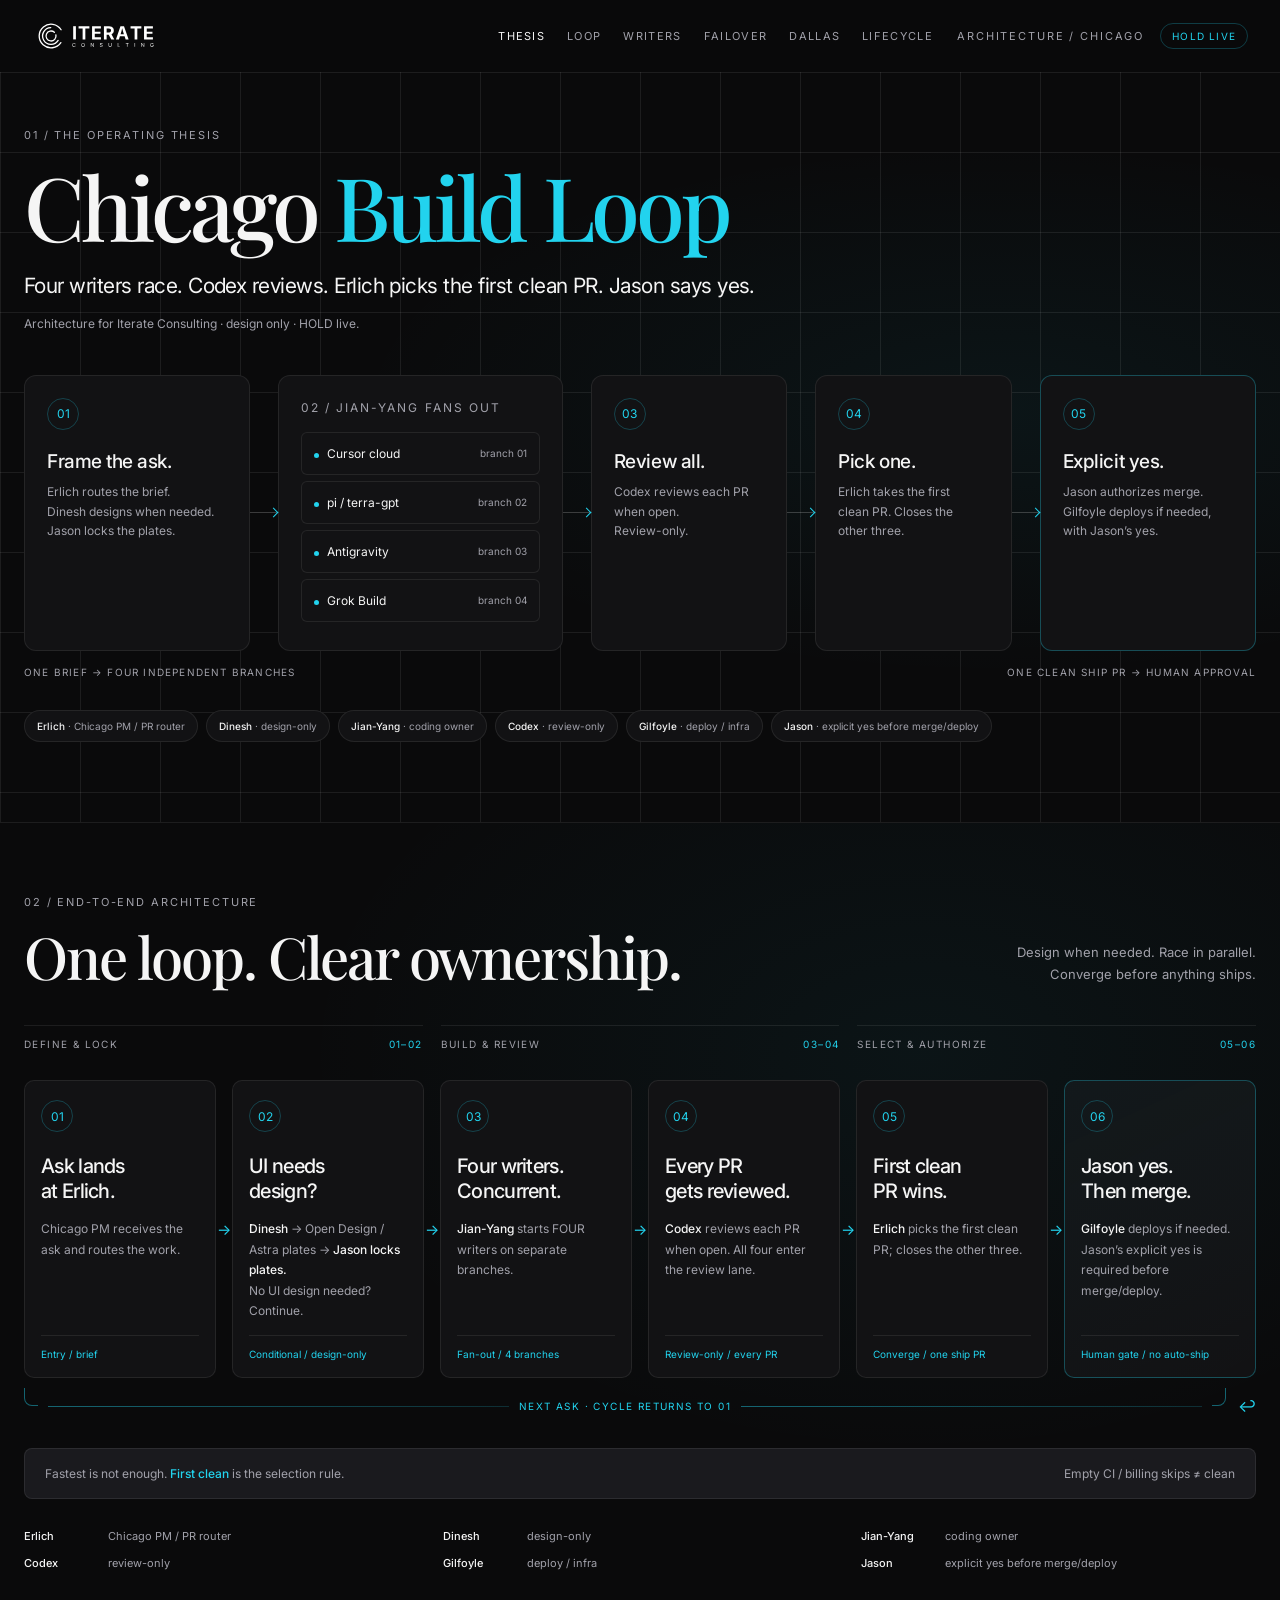
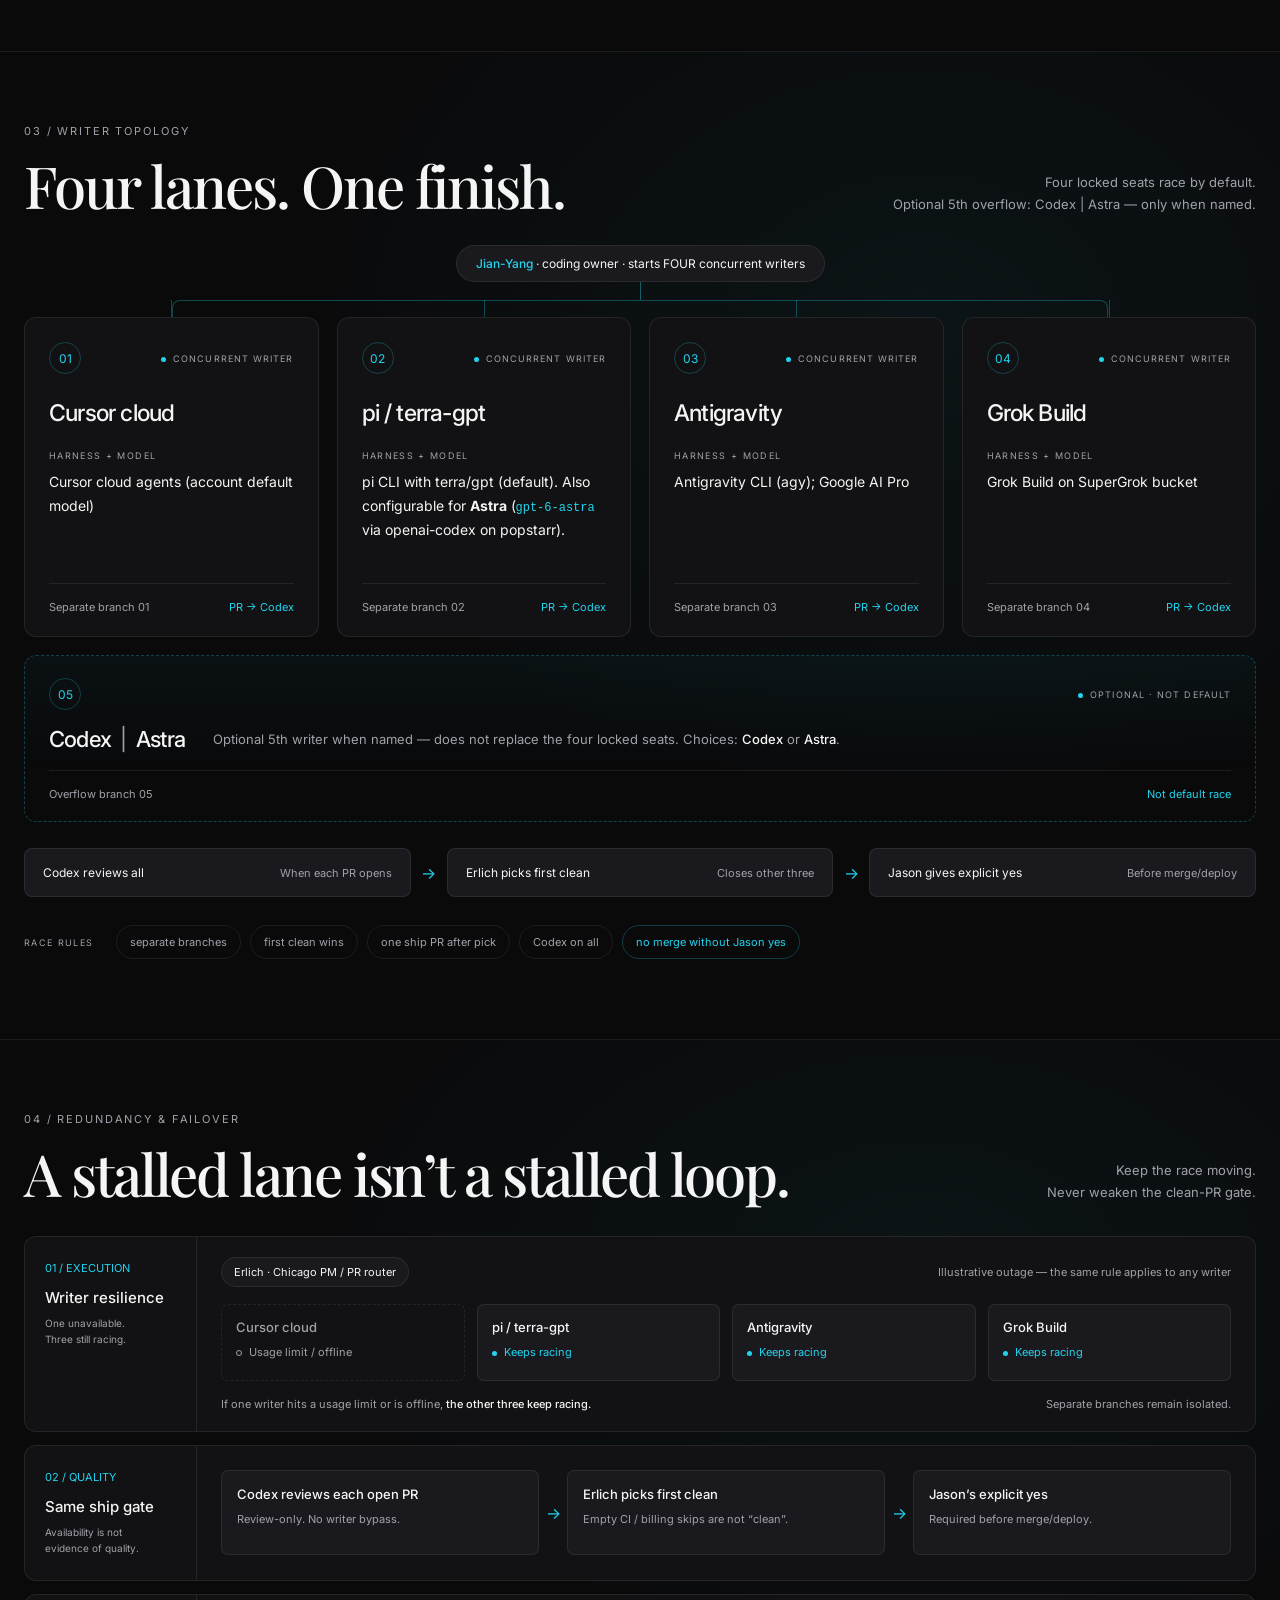
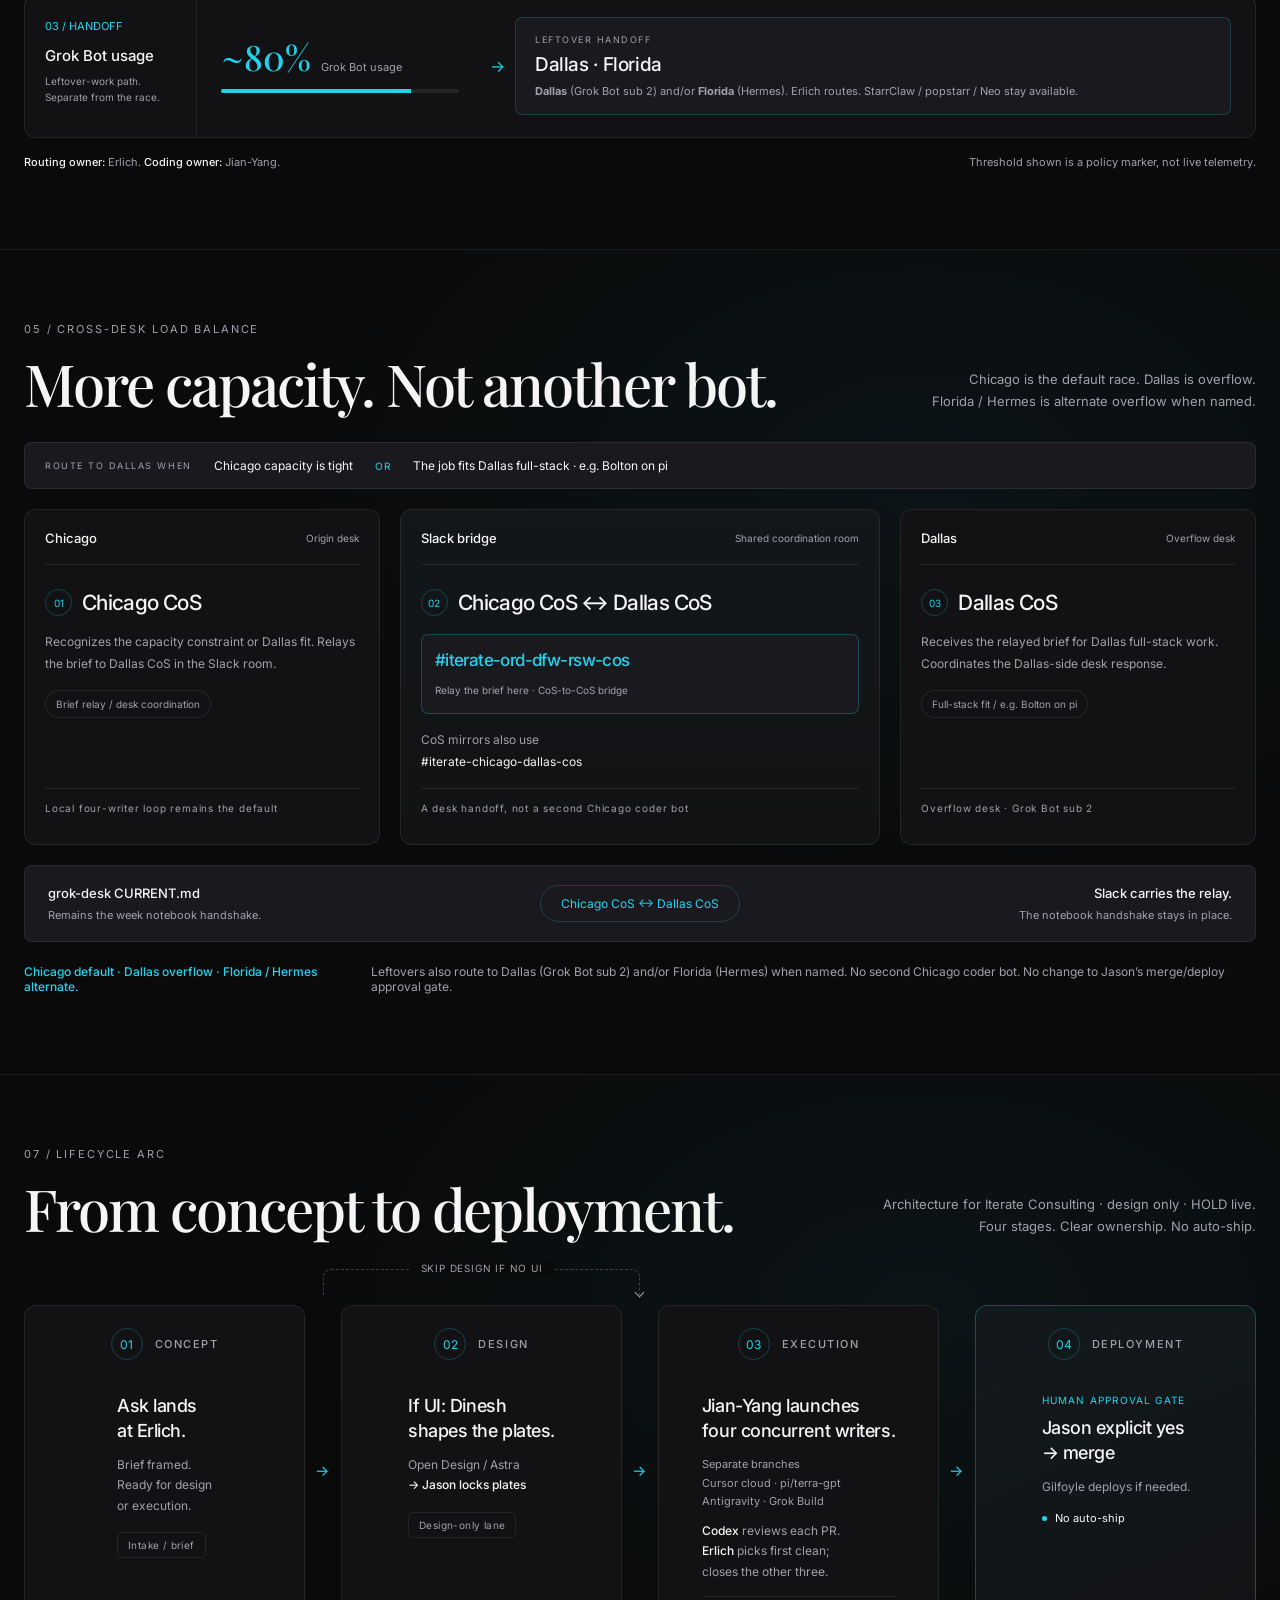
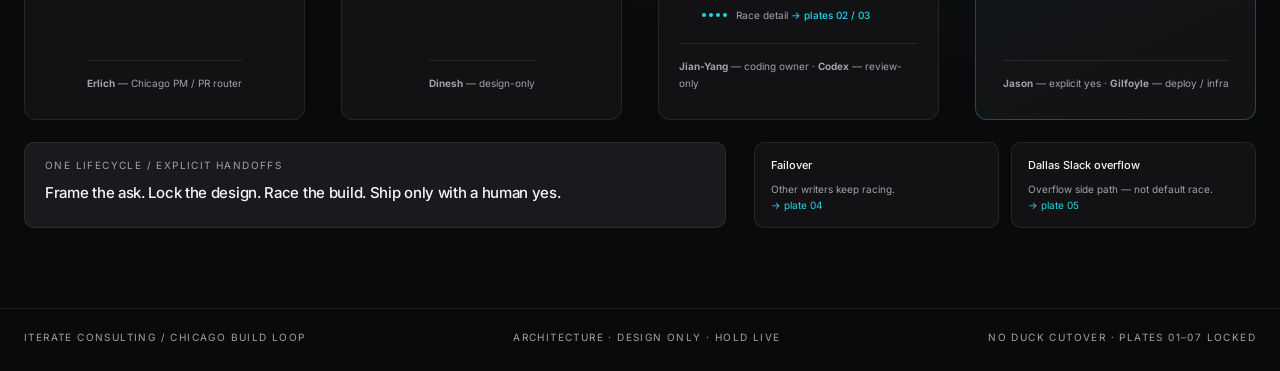
==== commit 1523b3c4: "Loop L→R cycle diagram + stack.iterateconsulting.ai host target Make the loop section a horizontally" ====
--- a/index.html
+++ b/index.html
@@ -113,46 +113,53 @@
           <div class="phase"><span>Select &amp; authorize</span><b>05–06</b></div>
         </div>
 
-        <div class="cycle" aria-label="Six-step build loop, left-to-right cycle">
-          <div class="flow desktop-flow">
-            <article class="node">
-              <div class="num">01</div>
-              <h3>Ask lands<br>at Erlich.</h3>
-              <p>Chicago PM receives the ask and routes the work.</p>
-              <div class="tag">Entry / brief</div>
-            </article>
-            <article class="node">
-              <div class="num">02</div>
-              <h3>UI needs<br>design?</h3>
-              <p><strong>Dinesh</strong> → Open Design / Astra plates → <strong>Jason locks plates.</strong><br>No UI design needed? Continue.</p>
-              <div class="tag">Conditional / design-only</div>
-            </article>
-            <article class="node">
-              <div class="num">03</div>
-              <h3>Four writers.<br>Concurrent.</h3>
-              <p><strong>Jian-Yang</strong> starts FOUR writers on separate branches.</p>
-              <div class="tag">Fan-out / 4 branches</div>
-            </article>
-            <article class="node">
-              <div class="num">04</div>
-              <h3>Every PR<br>gets reviewed.</h3>
-              <p><strong>Codex</strong> reviews each PR when open. All four enter the review lane.</p>
-              <div class="tag">Review-only / every PR</div>
-            </article>
-            <article class="node">
-              <div class="num">05</div>
-              <h3>First clean<br>PR wins.</h3>
-              <p><strong>Erlich</strong> picks the first clean PR; closes the other three.</p>
-              <div class="tag">Converge / one ship PR</div>
-            </article>
-            <article class="node final">
-              <div class="num">06</div>
-              <h3>Jason yes.<br>Then merge.</h3>
-              <p><strong>Gilfoyle</strong> deploys if needed. Jason’s explicit yes is required before merge/deploy.</p>
-              <div class="tag">Human gate / no auto-ship</div>
-            </article>
-          </div>
-          <p class="cycle-return"><span>Next brief lands at Erlich · the loop continues</span></p>
+        <div class="loop-cycle" aria-label="Six-step build loop — left-to-right cycle">
+          <div class="flow desktop-flow" aria-label="Steps 01 through 06, left to right">
+          <article class="node">
+            <div class="num">01</div>
+            <h3>Ask lands<br>at Erlich.</h3>
+            <p>Chicago PM receives the ask and routes the work.</p>
+            <div class="tag">Entry / brief</div>
+          </article>
+          <article class="node">
+            <div class="num">02</div>
+            <h3>UI needs<br>design?</h3>
+            <p><strong>Dinesh</strong> → Open Design / Astra plates → <strong>Jason locks plates.</strong><br>No UI design needed? Continue.</p>
+            <div class="tag">Conditional / design-only</div>
+          </article>
+          <article class="node">
+            <div class="num">03</div>
+            <h3>Four writers.<br>Concurrent.</h3>
+            <p><strong>Jian-Yang</strong> starts FOUR writers on separate branches.</p>
+            <div class="tag">Fan-out / 4 branches</div>
+          </article>
+          <article class="node">
+            <div class="num">04</div>
+            <h3>Every PR<br>gets reviewed.</h3>
+            <p><strong>Codex</strong> reviews each PR when open. All four enter the review lane.</p>
+            <div class="tag">Review-only / every PR</div>
+          </article>
+          <article class="node">
+            <div class="num">05</div>
+            <h3>First clean<br>PR wins.</h3>
+            <p><strong>Erlich</strong> picks the first clean PR; closes the other three.</p>
+            <div class="tag">Converge / one ship PR</div>
+          </article>
+          <article class="node final">
+            <div class="num">06</div>
+            <h3>Jason yes.<br>Then merge.</h3>
+            <p><strong>Gilfoyle</strong> deploys if needed. Jason’s explicit yes is required before merge/deploy.</p>
+            <div class="tag">Human gate / no auto-ship</div>
+          </article>
+          </div>
+          <div class="loop-return" aria-hidden="true">
+            <span class="rail-cap start"></span>
+            <span class="rail"></span>
+            <span class="loop-return-label">Next ask · cycle returns to 01</span>
+            <span class="rail"></span>
+            <span class="rail-cap end"></span>
+            <span class="loop-return-arrow">↩</span>
+          </div>
         </div>
 
         <ol class="mobile-loop" aria-label="Six-step Chicago build loop">
@@ -219,13 +226,13 @@
             <p class="eyebrow">03 / Writer topology</p>
             <h2 id="writers-title" class="display">Four lanes. One finish.</h2>
           </div>
-          <p class="lede">Concurrent by design, isolated by branch.<br>Harness and model assignments stay explicit.</p>
+          <p class="lede">Four locked seats race by default.<br>Optional 5th overflow: Codex | Astra — only when named.</p>
         </div>
 
         <div class="owner"><span><b>Jian-Yang</b> · coding owner · starts FOUR concurrent writers</span></div>
         <div class="bus" aria-hidden="true"></div>
 
-        <div class="cards" aria-label="Four concurrent writer assignments">
+        <div class="cards" aria-label="Four concurrent locked writer assignments">
           <article class="card">
             <div class="card-top"><span class="num">01</span><span class="parallel">Concurrent writer</span></div>
             <h3>Cursor cloud</h3>
@@ -237,7 +244,7 @@
             <div class="card-top"><span class="num">02</span><span class="parallel">Concurrent writer</span></div>
             <h3>pi / terra-gpt</h3>
             <p class="label">Harness + model</p>
-            <p class="model">pi CLI with terra/gpt <small class="config-note">Also configurable for Astra · gpt-6-astra via openai-codex on popstarr</small></p>
+            <p class="model">pi CLI with terra/gpt (default). Also configurable for <b>Astra</b> (<code>gpt-6-astra</code> via openai-codex on popstarr).</p>
             <div class="branch"><span>Separate branch 02</span><span>PR → Codex</span></div>
           </article>
           <article class="card">
@@ -256,21 +263,15 @@
           </article>
         </div>
 
-        <aside class="overflow" aria-label="Optional fifth overflow seat">
-          <div class="overflow-id">
-            <span class="num">05</span>
-            <div>
-              <p class="eyebrow">Optional overflow seat</p>
-              <h3>Codex or Astra</h3>
-            </div>
-          </div>
-          <div class="choices" aria-label="Overflow choices">
-            <span class="choice">Codex</span>
-            <span class="or">or</span>
-            <span class="choice">Astra</span>
-          </div>
-          <p class="overflow-copy">Not default. Does not replace the four locked seats. Diagram capacity only — does not authorize Codex application PRs.</p>
-        </aside>
+        <div class="overflow-band">
+          <article class="card overflow-seat" aria-label="Optional fifth overflow writer seat">
+            <div class="card-top"><span class="num">05</span><span class="parallel">Optional · not default</span></div>
+            <h3>Codex <span class="choice-or">|</span> Astra</h3>
+            <p class="label">Overflow seat choices</p>
+            <p class="model">Optional 5th writer when named — does not replace the four locked seats. Choices: <b>Codex</b> or <b>Astra</b>.</p>
+            <div class="branch"><span>Overflow branch 05</span><span>Not default race</span></div>
+          </article>
+        </div>
 
         <div class="review" aria-label="Convergence after the race">
           <div class="stage"><span>Codex reviews all</span><small>When each PR opens</small></div>
@@ -286,7 +287,6 @@
           <span class="chip">first clean wins</span>
           <span class="chip">one ship PR after pick</span>
           <span class="chip">Codex on all</span>
-          <span class="chip">overflow not default</span>
           <span class="chip last">no merge without Jason yes</span>
         </div>
       </div>
@@ -354,22 +354,10 @@
                 <div class="meter" aria-label="Illustrative threshold: approximately 80 percent"><i></i></div>
               </div>
               <div class="arrow" aria-hidden="true">→</div>
-              <div class="destinations">
-                <p class="eyebrow">Leftover handoff · Erlich routes · no on-demand burn</p>
-                <div class="dest-grid">
-                  <div class="destination">
-                    <h4>StarrClaw / popstarr / Neo</h4>
-                    <p>Existing leftover path</p>
-                  </div>
-                  <div class="destination">
-                    <h4>Dallas · Grok Bot sub 2</h4>
-                    <p>Overflow</p>
-                  </div>
-                  <div class="destination named">
-                    <h4>Florida · Hermes</h4>
-                    <p>Alternate overflow when named</p>
-                  </div>
-                </div>
+              <div class="destination">
+                <p class="eyebrow">Leftover handoff</p>
+                <h4>Dallas · Florida</h4>
+                <p><b>Dallas</b> (Grok Bot sub 2) and/or <b>Florida</b> (Hermes). Erlich routes. StarrClaw / popstarr / Neo stay available.</p>
               </div>
             </div>
           </article>
@@ -389,25 +377,7 @@
             <p class="eyebrow">05 / Cross-desk load balance</p>
             <h2 id="dallas-title" class="display">More capacity. Not another bot.</h2>
           </div>
-          <p class="lede">A CoS-to-CoS relay through Slack.<br>Chicago stays the default race. Dallas is overflow. Florida / Hermes is alternate overflow when named.</p>
-        </div>
-
-        <div class="desk-map" aria-label="Desk routing">
-          <article class="desk default">
-            <p class="eyebrow">Chicago</p>
-            <h3>Default race</h3>
-            <p>Four locked writers. Unchanged.</p>
-          </article>
-          <article class="desk">
-            <p class="eyebrow">Dallas</p>
-            <h3>Overflow</h3>
-            <p>Grok Bot sub 2 · leftover handoff and desk overflow.</p>
-          </article>
-          <article class="desk optional" id="florida">
-            <p class="eyebrow">Florida</p>
-            <h3>Hermes</h3>
-            <p>Alternate overflow when named. Not default.</p>
-          </article>
+          <p class="lede">Chicago is the default race. Dallas is overflow.<br>Florida / Hermes is alternate overflow when named.</p>
         </div>
 
         <div class="trigger">
@@ -446,7 +416,7 @@
               <p>Receives the relayed brief for Dallas full-stack work. Coordinates the Dallas-side desk response.</p>
               <span class="role">Full-stack fit / e.g. Bolton on pi</span>
             </div>
-            <p class="lane-foot">Additional desk capacity, outside the default race</p>
+            <p class="lane-foot">Overflow desk · Grok Bot sub 2</p>
           </article>
         </div>
 
@@ -463,8 +433,8 @@
         </div>
 
         <div class="boundary">
-          <b>Overflow path, not default race.</b>
-          <span>Dallas overflow. Florida / Hermes only when named. No second Chicago coder bot. No change to Jason’s merge/deploy approval gate.</span>
+          <b>Chicago default · Dallas overflow · Florida / Hermes alternate.</b>
+          <span>Leftovers also route to Dallas (Grok Bot sub 2) and/or Florida (Hermes) when named. No second Chicago coder bot. No change to Jason’s merge/deploy approval gate.</span>
         </div>
       </div>
     </section>
@@ -534,8 +504,8 @@
               <p>Other writers keep racing.<br><span>→ plate 04</span></p>
             </a>
             <a class="sidepath" href="#dallas">
-              <p class="label">Dallas / Florida overflow</p>
-              <p>Dallas overflow. Florida / Hermes when named.<br><span>→ plate 05</span></p>
+              <p class="label">Dallas Slack overflow</p>
+              <p>Overflow side path — not default race.<br><span>→ plate 05</span></p>
             </a>
           </div>
         </div>
--- a/css/site.css
+++ b/css/site.css
@@ -376,17 +376,71 @@
 
 .phase b { color: var(--accent); font-weight: 400; }
 
-.cycle {
-  position: relative;
-  padding-bottom: 8px;
-}
-
 .desktop-flow {
   display: grid;
   grid-template-columns: repeat(6, minmax(0, 1fr));
   gap: 16px;
+}
+
+.loop-cycle {
   position: relative;
-  z-index: 1;
+  padding-bottom: 8px;
+}
+
+.loop-return {
+  display: grid;
+  grid-template-columns: 14px 1fr auto 1fr 14px auto;
+  align-items: center;
+  gap: 10px;
+  margin-top: 14px;
+  min-height: 28px;
+}
+
+.loop-return .rail {
+  display: block;
+  height: 1px;
+  background: linear-gradient(90deg, rgba(34, 211, 238, 0.45), rgba(34, 211, 238, 0.18));
+}
+
+.loop-return .rail-cap {
+  display: block;
+  width: 14px;
+  height: 14px;
+  border: 1px solid rgba(34, 211, 238, 0.45);
+  border-top: 0;
+  box-sizing: border-box;
+}
+
+.loop-return .rail-cap.start {
+  border-right: 0;
+  border-radius: 0 0 0 8px;
+  align-self: start;
+  height: 18px;
+  margin-top: -4px;
+}
+
+.loop-return .rail-cap.end {
+  border-left: 0;
+  border-radius: 0 0 8px 0;
+  align-self: start;
+  height: 18px;
+  margin-top: -4px;
+}
+
+.loop-return-label {
+  font-size: 10px;
+  letter-spacing: 0.14em;
+  text-transform: uppercase;
+  color: var(--accent);
+  white-space: nowrap;
+  text-align: center;
+}
+
+.loop-return-arrow {
+  color: var(--accent);
+  font-size: 16px;
+  line-height: 1;
+  margin-left: 2px;
 }
 
 .node {
@@ -408,68 +462,6 @@
   color: var(--accent);
   z-index: 2;
   font-size: 15px;
-}
-
-.cycle .node:first-child:before,
-.cycle .node.final:after {
-  content: "";
-  position: absolute;
-  left: 50%;
-  bottom: -20px;
-  width: 1px;
-  height: 20px;
-  background: rgba(34, 211, 238, 0.35);
-  z-index: 1;
-}
-
-.cycle .node.final:after {
-  right: auto;
-  top: auto;
-  font-size: 0;
-}
-
-.cycle-return {
-  position: relative;
-  height: 46px;
-  margin: 0 calc((100% - 80px) / 12);
-  display: flex;
-  align-items: flex-end;
-  justify-content: center;
-}
-
-.cycle-return:before {
-  content: "";
-  position: absolute;
-  left: 0;
-  right: 0;
-  top: 0;
-  bottom: 12px;
-  border: 1px solid rgba(34, 211, 238, 0.35);
-  border-top: 0;
-  border-radius: 0 0 12px 12px;
-}
-
-.cycle-return:after {
-  content: "";
-  position: absolute;
-  left: -4px;
-  top: -5px;
-  width: 7px;
-  height: 7px;
-  border-top: 1px solid var(--accent);
-  border-right: 1px solid var(--accent);
-  transform: rotate(-45deg);
-}
-
-.cycle-return span {
-  position: relative;
-  z-index: 1;
-  background: var(--bg);
-  padding: 0 12px;
-  font-size: 10px;
-  letter-spacing: 0.12em;
-  text-transform: uppercase;
-  color: var(--accent);
 }
 
 .node .num { margin-bottom: 22px; }
@@ -597,7 +589,7 @@
 }
 
 .writers .card {
-  min-height: 334px;
+  min-height: 320px;
   padding: 24px;
   background: var(--panel);
   border: 1px solid var(--line);
@@ -659,70 +651,7 @@
   font-size: 14px;
   line-height: 1.7;
   margin: 0;
-  min-height: 78px;
-}
-
-.config-note {
-  display: block;
-  margin-top: 8px;
-  font-size: 11px;
-  line-height: 1.55;
-  color: var(--muted);
-  font-weight: 400;
-}
-
-.overflow {
-  margin-top: 18px;
-  border: 1px dashed rgba(255, 255, 255, 0.14);
-  border-radius: 12px;
-  background: var(--raised);
-  padding: 18px 22px;
-  display: grid;
-  grid-template-columns: minmax(220px, 1.15fr) auto minmax(240px, 1.35fr);
-  gap: 22px;
-  align-items: center;
-}
-
-.overflow-id {
-  display: flex;
-  align-items: center;
-  gap: 14px;
-}
-
-.overflow h3 {
-  font-size: 19px;
-  letter-spacing: -0.03em;
-  font-weight: 500;
-  margin: 6px 0 0;
-}
-
-.choices {
-  display: flex;
-  align-items: center;
-  gap: 10px;
-}
-
-.choice {
-  font-size: 12px;
-  border: 1px solid var(--line);
-  border-radius: 20px;
-  padding: 8px 14px;
-  color: var(--text);
-  background: var(--panel);
-}
-
-.overflow .or {
-  font-size: 10px;
-  letter-spacing: 0.12em;
-  text-transform: uppercase;
-  color: var(--accent);
-}
-
-.overflow-copy {
-  font-size: 12px;
-  line-height: 1.65;
-  color: var(--muted);
-  margin: 0;
+  min-height: 72px;
 }
 
 .branch {
@@ -739,6 +668,69 @@
 }
 
 .branch span:last-child { color: var(--accent); }
+
+.overflow-band {
+  margin-top: 18px;
+}
+
+.writers .overflow-seat {
+  min-height: 0;
+  display: grid;
+  grid-template-columns: auto 1fr;
+  grid-template-areas:
+    "top top"
+    "title model"
+    "branch branch";
+  column-gap: 28px;
+  row-gap: 8px;
+  padding: 22px 24px 20px;
+  border-style: dashed;
+  border-color: rgba(34, 211, 238, 0.28);
+  background: linear-gradient(180deg, rgba(34, 211, 238, 0.04), transparent 70%);
+}
+
+.writers .overflow-seat:before { display: none; }
+
+.writers .overflow-seat .card-top { grid-area: top; margin-bottom: 8px; }
+.writers .overflow-seat h3 {
+  grid-area: title;
+  margin: 0;
+  align-self: center;
+  font-size: 22px;
+}
+.writers .overflow-seat .choice-or {
+  color: var(--muted);
+  font-weight: 400;
+  padding: 0 4px;
+}
+.writers .overflow-seat .label { display: none; }
+.writers .overflow-seat .model {
+  grid-area: model;
+  min-height: 0;
+  align-self: center;
+  color: var(--muted);
+  font-size: 13px;
+}
+.writers .overflow-seat .model b { color: var(--text); font-weight: 500; }
+.writers .overflow-seat .model code {
+  font-family: ui-monospace, SFMono-Regular, Menlo, Consolas, monospace;
+  font-size: 12px;
+  color: var(--accent);
+}
+.writers .overflow-seat .branch {
+  grid-area: branch;
+  position: static;
+  margin-top: 10px;
+  left: auto;
+  right: auto;
+}
+
+.writers .card .model code {
+  font-family: ui-monospace, SFMono-Regular, Menlo, Consolas, monospace;
+  font-size: 12px;
+  color: var(--accent);
+}
+
 
 .review {
   margin-top: 26px;
@@ -933,19 +925,8 @@
 .handoff {
   padding: 22px 24px;
   display: grid;
-  grid-template-columns: 220px 36px 1fr;
-  align-items: start;
-}
-
-.destinations .eyebrow {
-  font-size: 9px;
-  margin: 0 0 12px;
-}
-
-.dest-grid {
-  display: grid;
-  grid-template-columns: repeat(3, minmax(0, 1fr));
-  gap: 12px;
+  grid-template-columns: 258px 36px 1fr;
+  align-items: center;
 }
 
 .threshold { padding-right: 20px; }
@@ -977,20 +958,16 @@
 }
 
 .destination {
-  padding: 16px 15px;
+  padding: 16px 19px;
   background: var(--raised);
-  border: 1px solid var(--line);
+  border: 1px solid rgba(34, 211, 238, 0.2);
   border-radius: 7px;
 }
 
-.destination.named {
-  border-color: rgba(34, 211, 238, 0.2);
-}
-
 .destination .eyebrow { font-size: 9px; margin-bottom: 8px; }
 
 .destination h4 {
-  font-size: 15px;
+  font-size: 19px;
   font-weight: 500;
   letter-spacing: -0.02em;
   margin: 0 0 8px;
@@ -1012,44 +989,6 @@
 }
 
 .note b { font-weight: 500; color: var(--text); }
-
-.desk-map {
-  margin-top: 26px;
-  display: grid;
-  grid-template-columns: repeat(3, minmax(0, 1fr));
-  gap: 14px;
-}
-
-.desk {
-  min-height: 126px;
-  padding: 16px 18px;
-  background: var(--panel);
-  border: 1px solid var(--line);
-  border-radius: 10px;
-}
-
-.desk.default {
-  border-color: rgba(34, 211, 238, 0.3);
-  background: linear-gradient(155deg, rgba(34, 211, 238, 0.035), transparent), var(--panel);
-}
-
-.desk.optional {
-  border-style: dashed;
-}
-
-.desk h3 {
-  font-size: 18px;
-  letter-spacing: -0.03em;
-  font-weight: 500;
-  margin: 8px 0 8px;
-}
-
-.desk p {
-  font-size: 12px;
-  line-height: 1.6;
-  color: var(--muted);
-  margin: 0;
-}
 
 /* Dallas */
 
@@ -1483,62 +1422,18 @@
     grid-template-columns: 1fr 1fr;
   }
 
+  .loop-cycle {
+    overflow-x: auto;
+    padding-bottom: 12px;
+    -webkit-overflow-scrolling: touch;
+  }
+
   .desktop-flow {
-    grid-template-columns: repeat(3, minmax(0, 1fr));
-    row-gap: 28px;
-  }
-
-  .cycle {
-    padding-left: 22px;
-  }
-
-  .cycle:before {
-    content: "";
-    position: absolute;
-    left: 22px;
-    top: 36px;
-    bottom: 20px;
-    width: 1px;
-    background: rgba(34, 211, 238, 0.35);
-  }
-
-  .cycle:after {
-    content: "";
-    position: absolute;
-    left: 18px;
-    top: 32px;
-    width: 7px;
-    height: 7px;
-    border-top: 1px solid var(--accent);
-    border-right: 1px solid var(--accent);
-    transform: rotate(-45deg);
-  }
-
-  .cycle .node { min-height: 250px; }
-
-  .cycle .node:first-child:before { display: none; }
-
-  .cycle .node:not(:last-child):after {
-    display: block;
-    top: 115px;
-  }
-
-  .cycle .node:nth-child(3):after {
-    content: "↓";
-    right: auto;
-    left: 50%;
-    top: auto;
-    bottom: -24px;
-    width: 16px;
-    margin-left: -8px;
-  }
-
-  .cycle-return {
-    margin-left: 22px;
-    margin-right: calc((100% - 32px) / 6);
-  }
-
-  .cycle-return:after { display: none; }
+    grid-template-columns: repeat(6, minmax(168px, 1fr));
+    min-width: 1100px;
+  }
+
+  .loop-return { min-width: 1100px; }
 
   .architecture { gap: 16px; }
   .architecture .connector,
@@ -1553,10 +1448,7 @@
   .notebook,
   .lower,
   .layer,
-  .heading,
-  .overflow,
-  .dest-grid,
-  .desk-map {
+  .heading {
     grid-template-columns: 1fr;
     display: grid;
   }
@@ -1634,7 +1526,7 @@
   .architecture,
   .diagram-label,
   .roles,
-  .cycle,
+  .loop-cycle,
   .desktop-flow,
   .phases,
   .guardrail,
@@ -1761,6 +1653,14 @@
   .sidepaths { grid-template-columns: 1fr; display: grid; }
 
   .writers .card { min-height: 220px; }
+  .writers .overflow-seat {
+    grid-template-columns: 1fr;
+    grid-template-areas:
+      "top"
+      "title"
+      "model"
+      "branch";
+  }
   .lane { min-height: 0; }
   .lifecycle .stage { min-height: 0; }
 
@@ -1773,9 +1673,6 @@
   .note,
   .race-top,
   .race-bottom,
-  .overflow,
-  .dest-grid,
-  .desk-map,
   .site-footer .wrap {
     display: grid;
     grid-template-columns: 1fr;
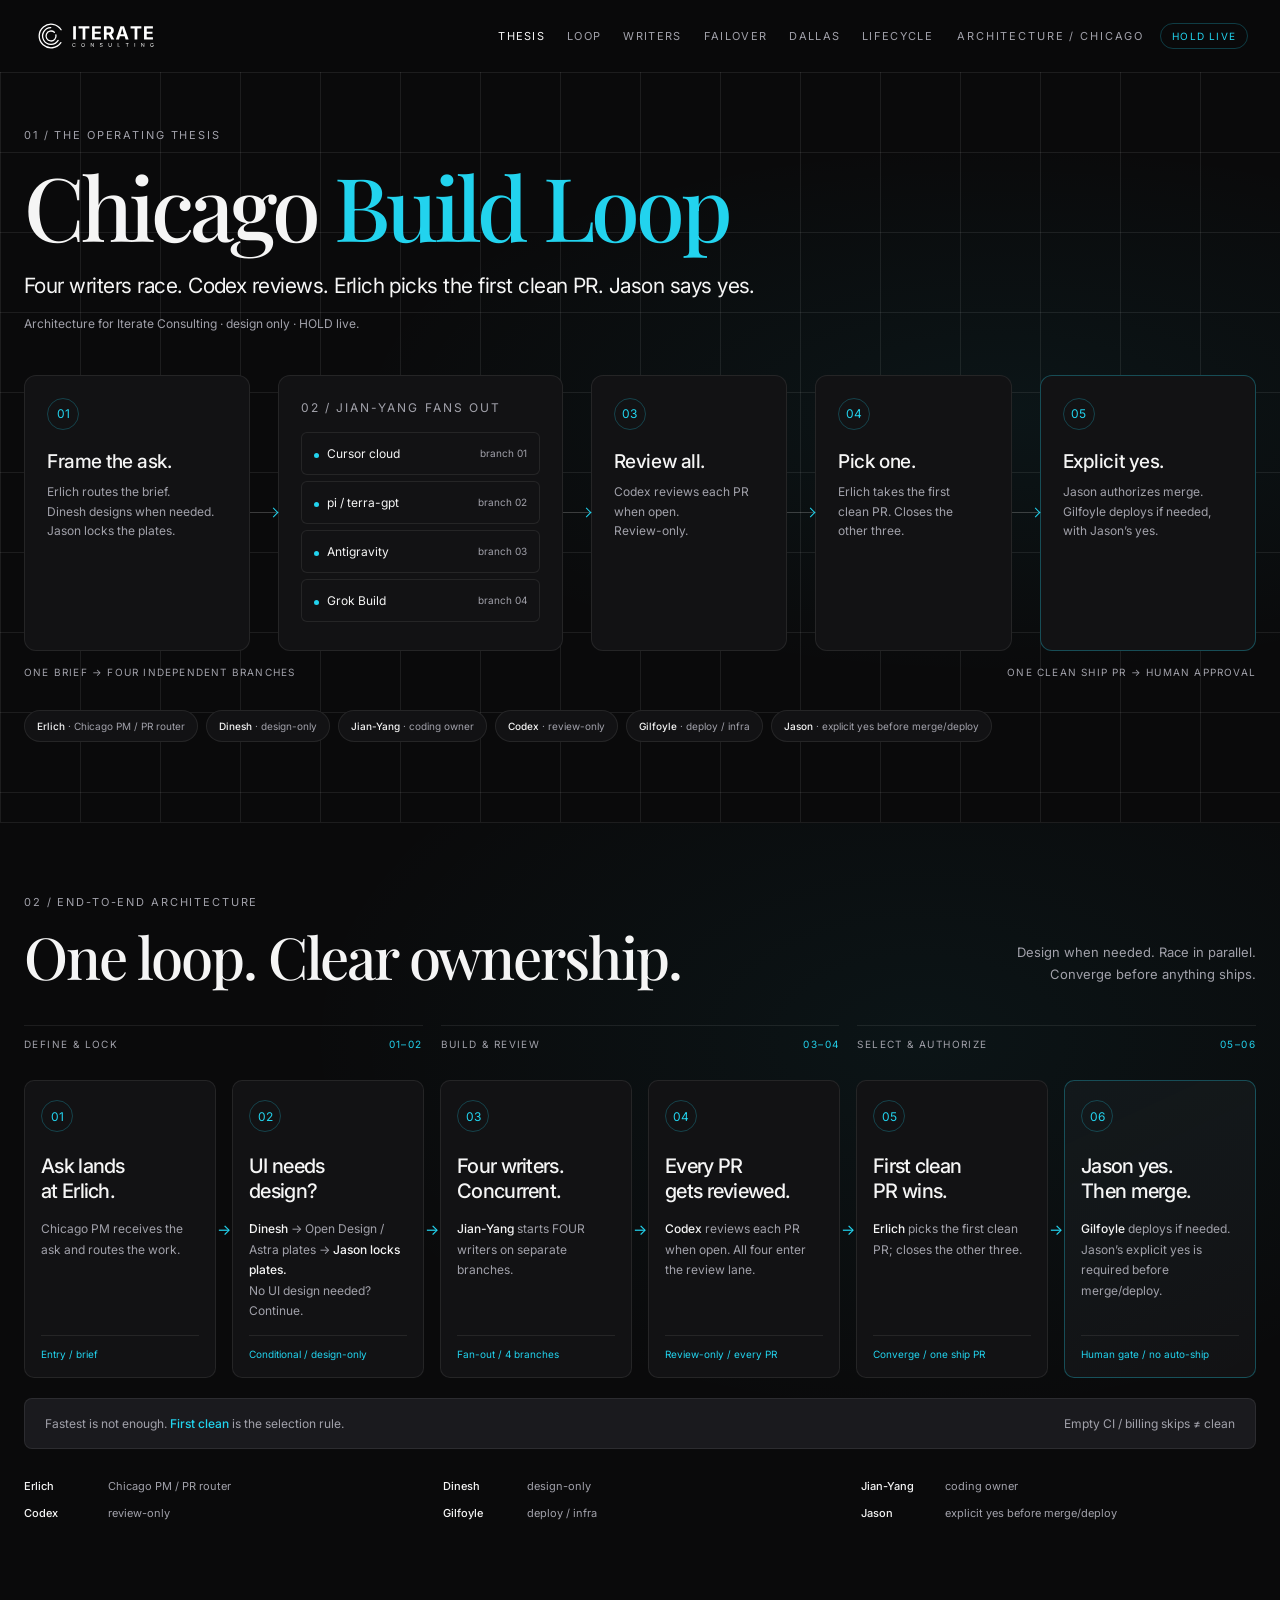
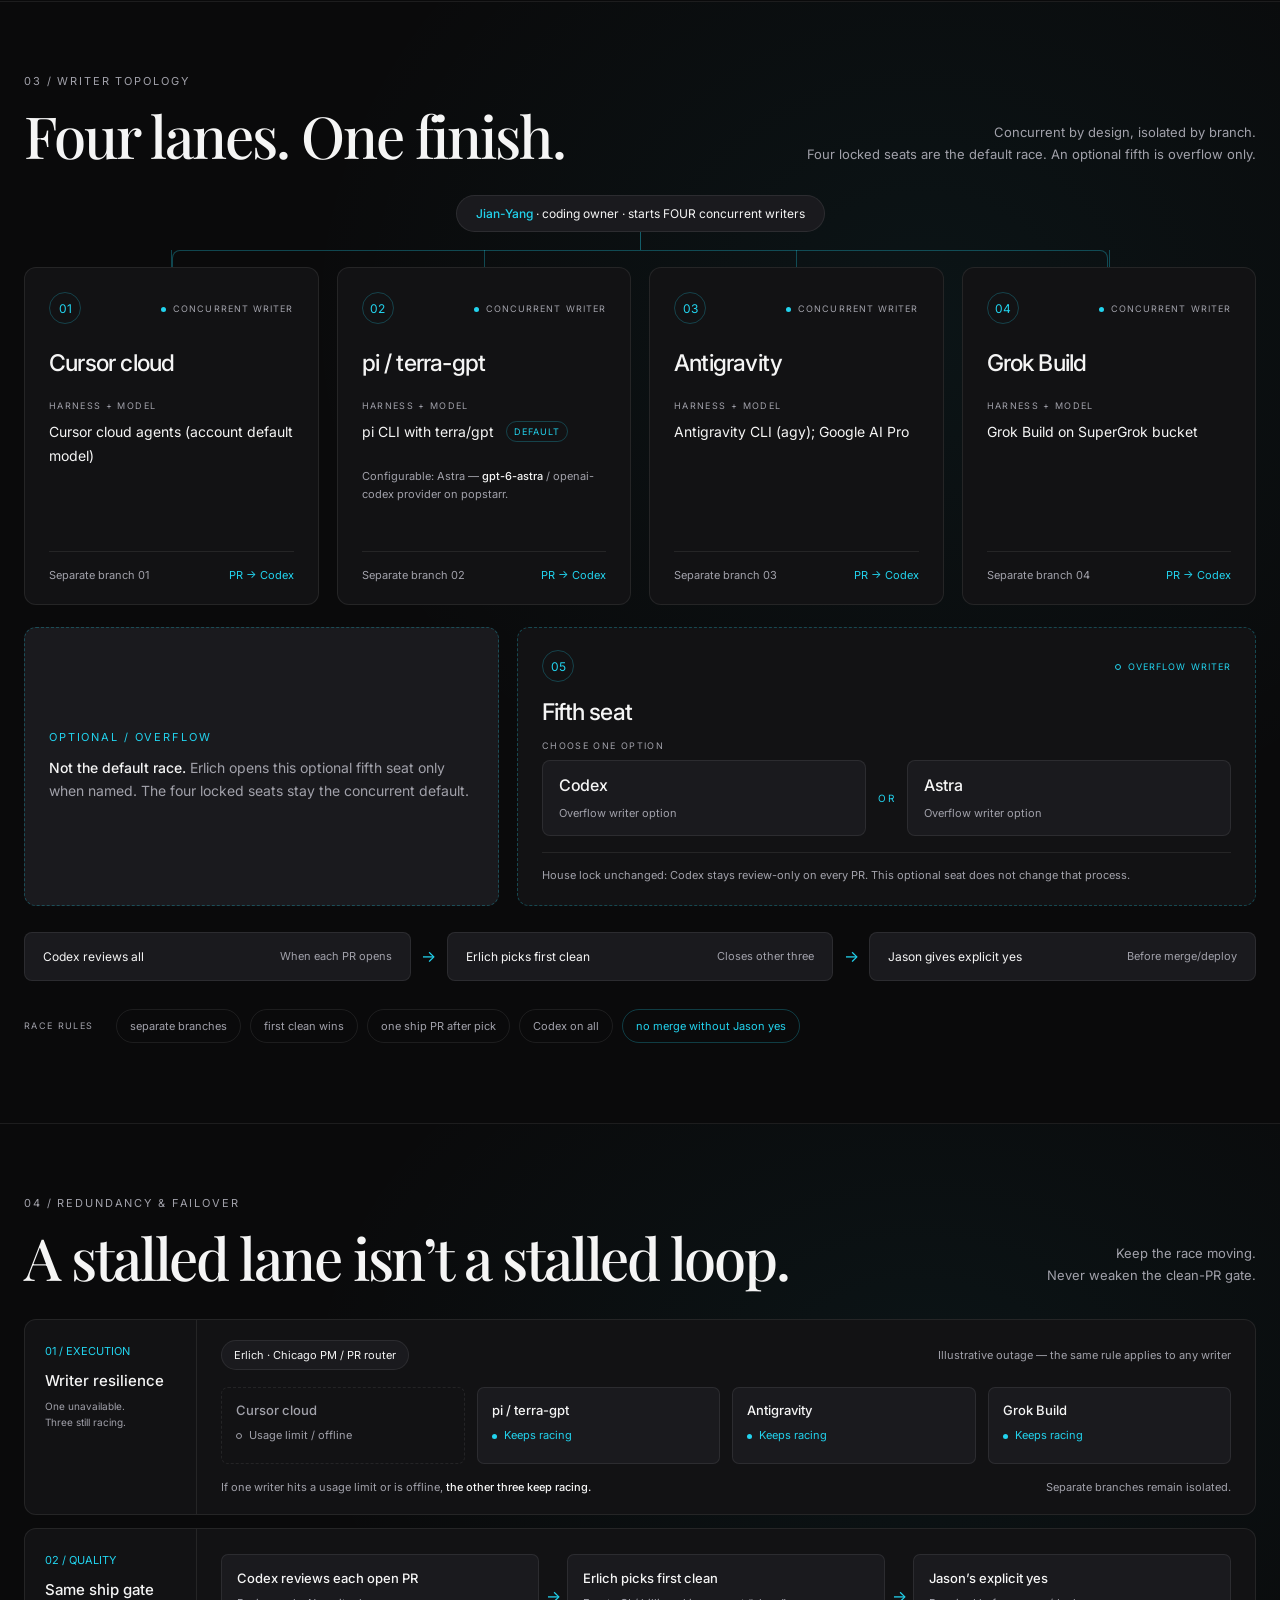
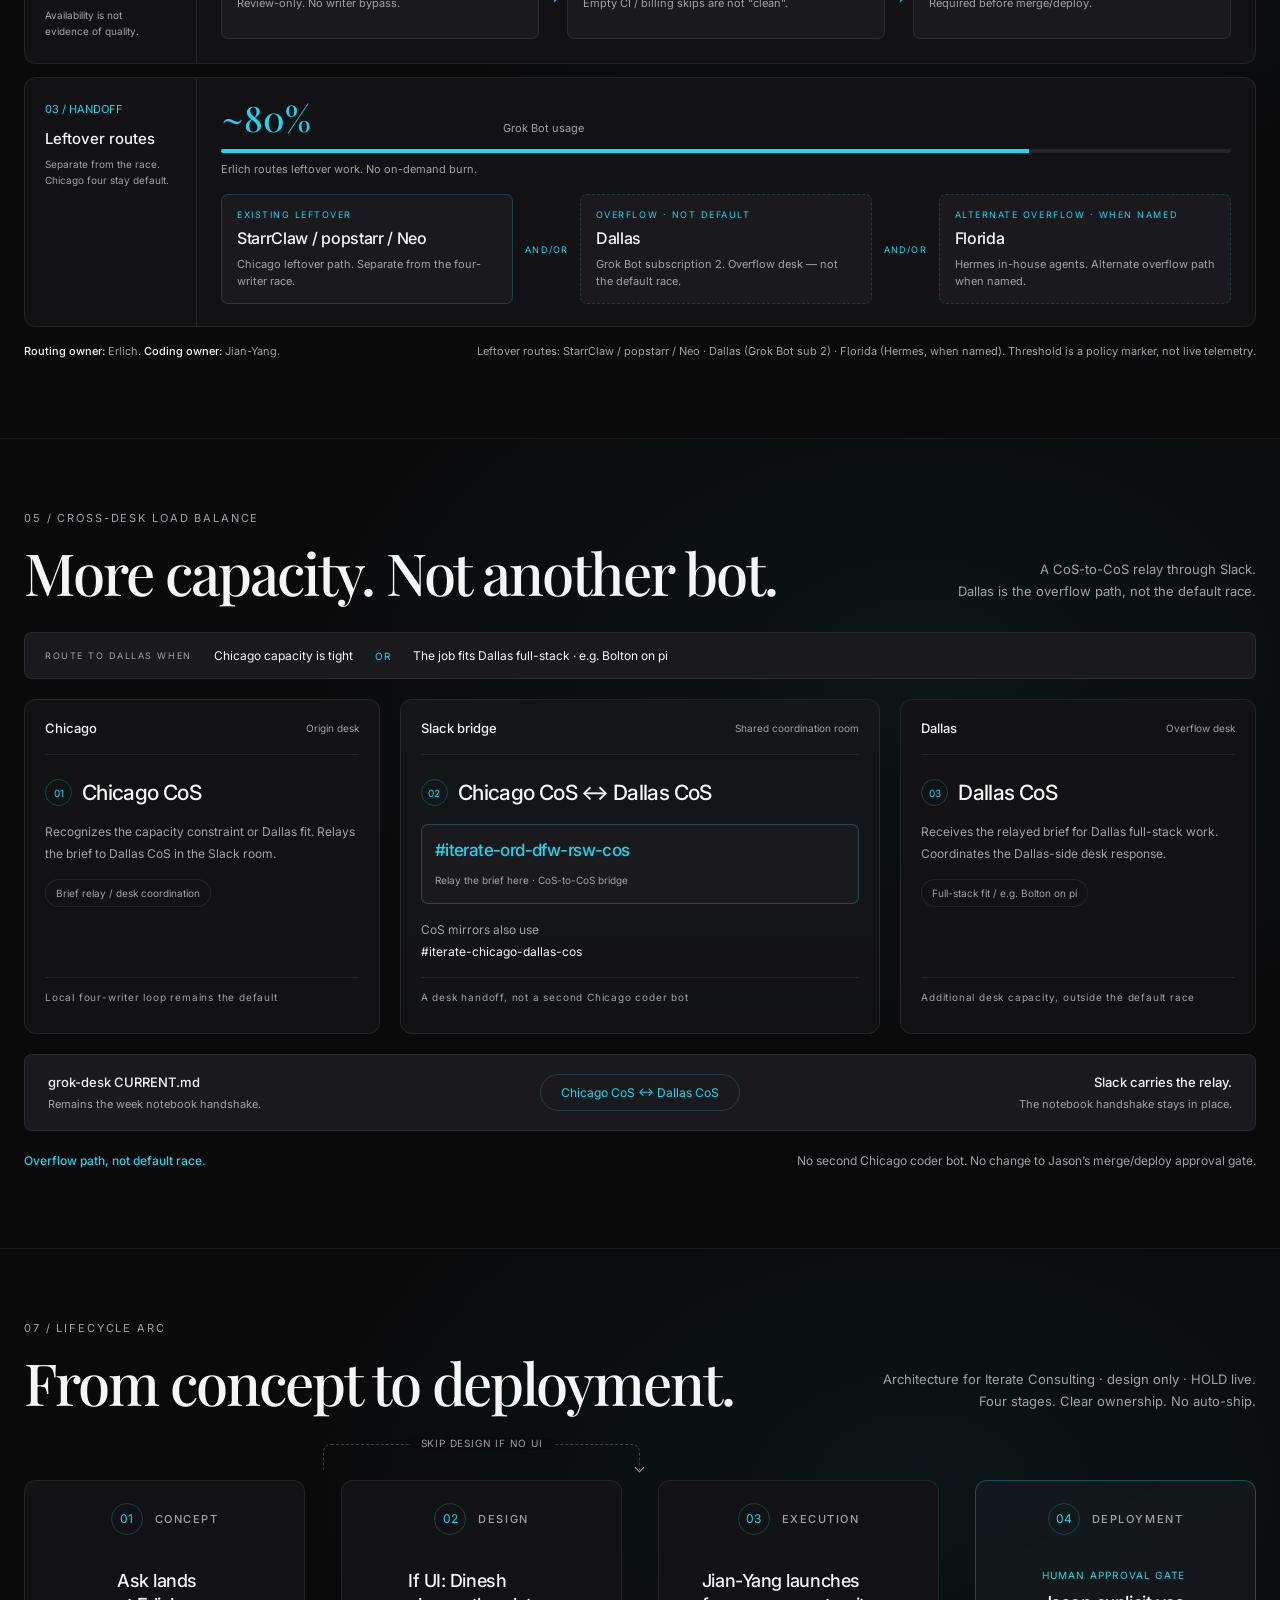
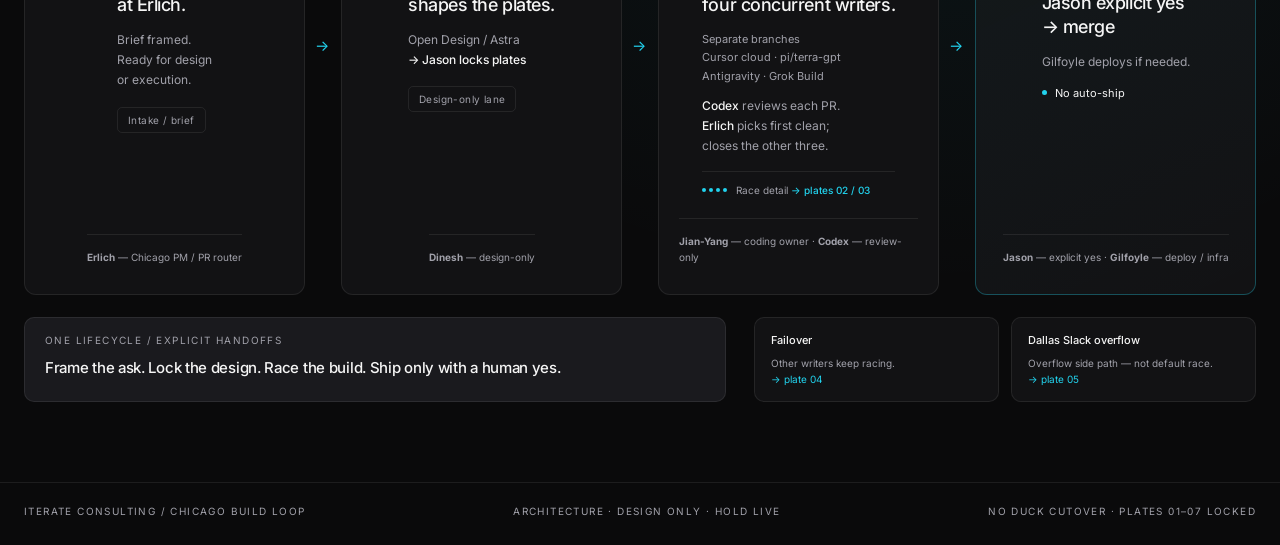
==== commit e046c4cf: "Note that Erlich alone opens the optional fifth seat Overflow seat 05 (Codex or Astra) stays off the" ====
--- a/index.html
+++ b/index.html
@@ -113,8 +113,7 @@
           <div class="phase"><span>Select &amp; authorize</span><b>05–06</b></div>
         </div>
 
-        <div class="loop-cycle" aria-label="Six-step build loop — left-to-right cycle">
-          <div class="flow desktop-flow" aria-label="Steps 01 through 06, left to right">
+        <div class="flow desktop-flow" aria-label="Six-step build loop">
           <article class="node">
             <div class="num">01</div>
             <h3>Ask lands<br>at Erlich.</h3>
@@ -151,15 +150,6 @@
             <p><strong>Gilfoyle</strong> deploys if needed. Jason’s explicit yes is required before merge/deploy.</p>
             <div class="tag">Human gate / no auto-ship</div>
           </article>
-          </div>
-          <div class="loop-return" aria-hidden="true">
-            <span class="rail-cap start"></span>
-            <span class="rail"></span>
-            <span class="loop-return-label">Next ask · cycle returns to 01</span>
-            <span class="rail"></span>
-            <span class="rail-cap end"></span>
-            <span class="loop-return-arrow">↩</span>
-          </div>
         </div>
 
         <ol class="mobile-loop" aria-label="Six-step Chicago build loop">
@@ -226,13 +216,13 @@
             <p class="eyebrow">03 / Writer topology</p>
             <h2 id="writers-title" class="display">Four lanes. One finish.</h2>
           </div>
-          <p class="lede">Four locked seats race by default.<br>Optional 5th overflow: Codex | Astra — only when named.</p>
+          <p class="lede">Concurrent by design, isolated by branch.<br>Four locked seats are the default race. An optional fifth is overflow only.</p>
         </div>
 
         <div class="owner"><span><b>Jian-Yang</b> · coding owner · starts FOUR concurrent writers</span></div>
         <div class="bus" aria-hidden="true"></div>
 
-        <div class="cards" aria-label="Four concurrent locked writer assignments">
+        <div class="cards" aria-label="Four concurrent writer assignments">
           <article class="card">
             <div class="card-top"><span class="num">01</span><span class="parallel">Concurrent writer</span></div>
             <h3>Cursor cloud</h3>
@@ -244,7 +234,8 @@
             <div class="card-top"><span class="num">02</span><span class="parallel">Concurrent writer</span></div>
             <h3>pi / terra-gpt</h3>
             <p class="label">Harness + model</p>
-            <p class="model">pi CLI with terra/gpt (default). Also configurable for <b>Astra</b> (<code>gpt-6-astra</code> via openai-codex on popstarr).</p>
+            <p class="model">pi CLI with terra/gpt <span class="default-mark">default</span></p>
+            <p class="config-note">Configurable: Astra — <b>gpt-6-astra</b> / openai-codex provider on popstarr.</p>
             <div class="branch"><span>Separate branch 02</span><span>PR → Codex</span></div>
           </article>
           <article class="card">
@@ -263,15 +254,32 @@
           </article>
         </div>
 
-        <div class="overflow-band">
-          <article class="card overflow-seat" aria-label="Optional fifth overflow writer seat">
-            <div class="card-top"><span class="num">05</span><span class="parallel">Optional · not default</span></div>
-            <h3>Codex <span class="choice-or">|</span> Astra</h3>
-            <p class="label">Overflow seat choices</p>
-            <p class="model">Optional 5th writer when named — does not replace the four locked seats. Choices: <b>Codex</b> or <b>Astra</b>.</p>
-            <div class="branch"><span>Overflow branch 05</span><span>Not default race</span></div>
-          </article>
-        </div>
+        <aside class="overflow-seat" aria-label="Optional fifth overflow writer seat">
+          <div class="overflow-banner">
+            <span class="eyebrow">Optional / overflow</span>
+            <p><b>Not the default race.</b> Erlich opens this optional fifth seat only when named. The four locked seats stay the concurrent default.</p>
+          </div>
+          <article class="overflow-card">
+            <div class="card-top">
+              <span class="num">05</span>
+              <span class="parallel overflow-tag">Overflow writer</span>
+            </div>
+            <h3>Fifth seat</h3>
+            <p class="label">Choose one option</p>
+            <div class="overflow-options">
+              <div class="option">
+                <strong>Codex</strong>
+                <small>Overflow writer option</small>
+              </div>
+              <span class="or">OR</span>
+              <div class="option">
+                <strong>Astra</strong>
+                <small>Overflow writer option</small>
+              </div>
+            </div>
+            <p class="overflow-lock">House lock unchanged: Codex stays review-only on every PR. This optional seat does not change that process.</p>
+          </article>
+        </aside>
 
         <div class="review" aria-label="Convergence after the race">
           <div class="stage"><span>Codex reviews all</span><small>When each PR opens</small></div>
@@ -345,19 +353,34 @@
           <article class="layer">
             <div class="layer-label">
               <span class="index">03 / HANDOFF</span>
-              <h3>Grok Bot usage</h3>
-              <p>Leftover-work path.<br>Separate from the race.</p>
+              <h3>Leftover routes</h3>
+              <p>Separate from the race.<br>Chicago four stay default.</p>
             </div>
             <div class="handoff">
               <div class="threshold">
                 <strong>~80%</strong><span>Grok Bot usage</span>
                 <div class="meter" aria-label="Illustrative threshold: approximately 80 percent"><i></i></div>
+                <p class="threshold-note">Erlich routes leftover work. No on-demand burn.</p>
               </div>
               <div class="arrow" aria-hidden="true">→</div>
-              <div class="destination">
-                <p class="eyebrow">Leftover handoff</p>
-                <h4>Dallas · Florida</h4>
-                <p><b>Dallas</b> (Grok Bot sub 2) and/or <b>Florida</b> (Hermes). Erlich routes. StarrClaw / popstarr / Neo stay available.</p>
+              <div class="destinations" aria-label="Leftover handoff destinations">
+                <article class="destination">
+                  <p class="eyebrow">Existing leftover</p>
+                  <h4>StarrClaw / popstarr / Neo</h4>
+                  <p>Chicago leftover path. Separate from the four-writer race.</p>
+                </article>
+                <span class="andor">and/or</span>
+                <article class="destination overflow">
+                  <p class="eyebrow">Overflow · not default</p>
+                  <h4>Dallas</h4>
+                  <p>Grok Bot subscription 2. Overflow desk — not the default race.</p>
+                </article>
+                <span class="andor">and/or</span>
+                <article class="destination overflow">
+                  <p class="eyebrow">Alternate overflow · when named</p>
+                  <h4>Florida</h4>
+                  <p>Hermes in-house agents. Alternate overflow path when named.</p>
+                </article>
               </div>
             </div>
           </article>
@@ -365,7 +388,7 @@
 
         <div class="note">
           <span><b>Routing owner:</b> Erlich. <b>Coding owner:</b> Jian-Yang.</span>
-          <span>Threshold shown is a policy marker, not live telemetry.</span>
+          <span>Leftover routes: StarrClaw / popstarr / Neo · Dallas (Grok Bot sub 2) · Florida (Hermes, when named). Threshold is a policy marker, not live telemetry.</span>
         </div>
       </div>
     </section>
@@ -377,7 +400,7 @@
             <p class="eyebrow">05 / Cross-desk load balance</p>
             <h2 id="dallas-title" class="display">More capacity. Not another bot.</h2>
           </div>
-          <p class="lede">Chicago is the default race. Dallas is overflow.<br>Florida / Hermes is alternate overflow when named.</p>
+          <p class="lede">A CoS-to-CoS relay through Slack.<br>Dallas is the overflow path, not the default race.</p>
         </div>
 
         <div class="trigger">
@@ -416,7 +439,7 @@
               <p>Receives the relayed brief for Dallas full-stack work. Coordinates the Dallas-side desk response.</p>
               <span class="role">Full-stack fit / e.g. Bolton on pi</span>
             </div>
-            <p class="lane-foot">Overflow desk · Grok Bot sub 2</p>
+            <p class="lane-foot">Additional desk capacity, outside the default race</p>
           </article>
         </div>
 
@@ -433,8 +456,8 @@
         </div>
 
         <div class="boundary">
-          <b>Chicago default · Dallas overflow · Florida / Hermes alternate.</b>
-          <span>Leftovers also route to Dallas (Grok Bot sub 2) and/or Florida (Hermes) when named. No second Chicago coder bot. No change to Jason’s merge/deploy approval gate.</span>
+          <b>Overflow path, not default race.</b>
+          <span>No second Chicago coder bot. No change to Jason’s merge/deploy approval gate.</span>
         </div>
       </div>
     </section>
--- a/css/site.css
+++ b/css/site.css
@@ -380,67 +380,6 @@
   display: grid;
   grid-template-columns: repeat(6, minmax(0, 1fr));
   gap: 16px;
-}
-
-.loop-cycle {
-  position: relative;
-  padding-bottom: 8px;
-}
-
-.loop-return {
-  display: grid;
-  grid-template-columns: 14px 1fr auto 1fr 14px auto;
-  align-items: center;
-  gap: 10px;
-  margin-top: 14px;
-  min-height: 28px;
-}
-
-.loop-return .rail {
-  display: block;
-  height: 1px;
-  background: linear-gradient(90deg, rgba(34, 211, 238, 0.45), rgba(34, 211, 238, 0.18));
-}
-
-.loop-return .rail-cap {
-  display: block;
-  width: 14px;
-  height: 14px;
-  border: 1px solid rgba(34, 211, 238, 0.45);
-  border-top: 0;
-  box-sizing: border-box;
-}
-
-.loop-return .rail-cap.start {
-  border-right: 0;
-  border-radius: 0 0 0 8px;
-  align-self: start;
-  height: 18px;
-  margin-top: -4px;
-}
-
-.loop-return .rail-cap.end {
-  border-left: 0;
-  border-radius: 0 0 8px 0;
-  align-self: start;
-  height: 18px;
-  margin-top: -4px;
-}
-
-.loop-return-label {
-  font-size: 10px;
-  letter-spacing: 0.14em;
-  text-transform: uppercase;
-  color: var(--accent);
-  white-space: nowrap;
-  text-align: center;
-}
-
-.loop-return-arrow {
-  color: var(--accent);
-  font-size: 16px;
-  line-height: 1;
-  margin-left: 2px;
 }
 
 .node {
@@ -589,7 +528,7 @@
 }
 
 .writers .card {
-  min-height: 320px;
+  min-height: 338px;
   padding: 24px;
   background: var(--panel);
   border: 1px solid var(--line);
@@ -651,7 +590,32 @@
   font-size: 14px;
   line-height: 1.7;
   margin: 0;
-  min-height: 72px;
+  min-height: 48px;
+}
+
+.default-mark {
+  display: inline-block;
+  margin-left: 8px;
+  padding: 2px 7px;
+  border: 1px solid rgba(34, 211, 238, 0.25);
+  border-radius: 12px;
+  color: var(--accent);
+  font-size: 9px;
+  letter-spacing: 0.12em;
+  text-transform: uppercase;
+  vertical-align: 2px;
+}
+
+.config-note {
+  font-size: 11px;
+  line-height: 1.6;
+  color: var(--muted);
+  margin: 0 0 52px;
+}
+
+.config-note b {
+  color: var(--text);
+  font-weight: 500;
 }
 
 .branch {
@@ -669,68 +633,113 @@
 
 .branch span:last-child { color: var(--accent); }
 
-.overflow-band {
-  margin-top: 18px;
-}
-
-.writers .overflow-seat {
+.overflow-seat {
+  margin-top: 22px;
+  display: grid;
+  grid-template-columns: minmax(240px, 0.9fr) minmax(420px, 1.4fr);
+  gap: 18px;
+  align-items: stretch;
+}
+
+.overflow-banner {
+  padding: 22px 24px;
+  background: var(--raised);
+  border: 1px dashed rgba(34, 211, 238, 0.28);
+  border-radius: 12px;
+  display: flex;
+  flex-direction: column;
+  justify-content: center;
+}
+
+.overflow-banner .eyebrow {
+  color: var(--accent);
+  margin-bottom: 12px;
+}
+
+.overflow-banner p {
+  font-size: 14px;
+  line-height: 1.65;
+  color: var(--muted);
+  margin: 0;
+}
+
+.overflow-banner b {
+  color: var(--text);
+  font-weight: 500;
+}
+
+.overflow-card {
   min-height: 0;
+  padding: 22px 24px 20px;
+  background: var(--panel);
+  border: 1px dashed rgba(34, 211, 238, 0.28);
+  border-radius: 12px;
+}
+
+.overflow-card .card-top { margin-bottom: 16px; }
+
+.overflow-tag {
+  color: var(--accent);
+}
+
+.overflow-tag:before {
+  background: none;
+  border: 1px solid var(--accent);
+  width: 4px;
+  height: 4px;
+}
+
+.overflow-card h3 {
+  font-size: 23px;
+  letter-spacing: -0.035em;
+  font-weight: 500;
+  margin: 0 0 14px;
+}
+
+.overflow-options {
   display: grid;
-  grid-template-columns: auto 1fr;
-  grid-template-areas:
-    "top top"
-    "title model"
-    "branch branch";
-  column-gap: 28px;
-  row-gap: 8px;
-  padding: 22px 24px 20px;
-  border-style: dashed;
-  border-color: rgba(34, 211, 238, 0.28);
-  background: linear-gradient(180deg, rgba(34, 211, 238, 0.04), transparent 70%);
-}
-
-.writers .overflow-seat:before { display: none; }
-
-.writers .overflow-seat .card-top { grid-area: top; margin-bottom: 8px; }
-.writers .overflow-seat h3 {
-  grid-area: title;
+  grid-template-columns: 1fr auto 1fr;
+  gap: 12px;
+  align-items: center;
+  margin: 4px 0 16px;
+}
+
+.overflow-options .option {
+  min-height: 72px;
+  padding: 14px 16px;
+  background: var(--raised);
+  border: 1px solid var(--line);
+  border-radius: 8px;
+}
+
+.overflow-options .option strong {
+  display: block;
+  font-size: 16px;
+  font-weight: 500;
+  letter-spacing: -0.02em;
+  margin-bottom: 6px;
+}
+
+.overflow-options .option small {
+  font-size: 11px;
+  color: var(--muted);
+}
+
+.overflow-options .or {
+  color: var(--accent);
+  font-size: 10px;
+  letter-spacing: 0.14em;
+  text-transform: uppercase;
+}
+
+.overflow-lock {
   margin: 0;
-  align-self: center;
-  font-size: 22px;
-}
-.writers .overflow-seat .choice-or {
-  color: var(--muted);
-  font-weight: 400;
-  padding: 0 4px;
-}
-.writers .overflow-seat .label { display: none; }
-.writers .overflow-seat .model {
-  grid-area: model;
-  min-height: 0;
-  align-self: center;
-  color: var(--muted);
-  font-size: 13px;
-}
-.writers .overflow-seat .model b { color: var(--text); font-weight: 500; }
-.writers .overflow-seat .model code {
-  font-family: ui-monospace, SFMono-Regular, Menlo, Consolas, monospace;
-  font-size: 12px;
-  color: var(--accent);
-}
-.writers .overflow-seat .branch {
-  grid-area: branch;
-  position: static;
-  margin-top: 10px;
-  left: auto;
-  right: auto;
-}
-
-.writers .card .model code {
-  font-family: ui-monospace, SFMono-Regular, Menlo, Consolas, monospace;
-  font-size: 12px;
-  color: var(--accent);
-}
-
+  padding-top: 14px;
+  border-top: 1px solid var(--line);
+  font-size: 11px;
+  line-height: 1.6;
+  color: var(--muted);
+}
 
 .review {
   margin-top: 26px;
@@ -924,12 +933,18 @@
 
 .handoff {
   padding: 22px 24px;
+  display: flex;
+  flex-direction: column;
+  gap: 16px;
+}
+
+.threshold {
   display: grid;
-  grid-template-columns: 258px 36px 1fr;
-  align-items: center;
-}
-
-.threshold { padding-right: 20px; }
+  grid-template-columns: auto 1fr;
+  gap: 8px 16px;
+  align-items: baseline;
+  padding-right: 0;
+}
 
 .threshold strong {
   font: 500 35px/1 "Playfair Display", Georgia, serif;
@@ -943,9 +958,10 @@
 }
 
 .meter {
+  grid-column: 1 / -1;
   height: 4px;
   background: rgba(255, 255, 255, 0.08);
-  margin-top: 14px;
+  margin-top: 6px;
   border-radius: 8px;
   overflow: hidden;
 }
@@ -957,17 +973,41 @@
   background: var(--accent);
 }
 
+.threshold-note {
+  margin: 0;
+  justify-self: end;
+  text-align: right;
+  font-size: 11px;
+  line-height: 1.55;
+  color: var(--muted);
+}
+
+.handoff > .arrow {
+  display: none;
+}
+
+.destinations {
+  display: grid;
+  grid-template-columns: 1fr auto 1fr auto 1fr;
+  gap: 12px;
+  align-items: stretch;
+}
+
 .destination {
-  padding: 16px 19px;
+  padding: 14px 15px;
   background: var(--raised);
   border: 1px solid rgba(34, 211, 238, 0.2);
   border-radius: 7px;
 }
 
-.destination .eyebrow { font-size: 9px; margin-bottom: 8px; }
+.destination.overflow {
+  border-style: dashed;
+}
+
+.destination .eyebrow { font-size: 9px; margin-bottom: 8px; color: var(--accent); }
 
 .destination h4 {
-  font-size: 19px;
+  font-size: 16px;
   font-weight: 500;
   letter-spacing: -0.02em;
   margin: 0 0 8px;
@@ -977,6 +1017,15 @@
   font-size: 11px;
   color: var(--muted);
   margin: 0;
+  line-height: 1.5;
+}
+
+.destinations .andor {
+  align-self: center;
+  color: var(--accent);
+  font-size: 9px;
+  letter-spacing: 0.12em;
+  text-transform: uppercase;
 }
 
 .note {
@@ -1415,6 +1464,7 @@
   .display { font-size: 44px; }
 
   .architecture,
+  .desktop-flow,
   .writers .cards,
   .writer-row,
   .stages,
@@ -1422,21 +1472,9 @@
     grid-template-columns: 1fr 1fr;
   }
 
-  .loop-cycle {
-    overflow-x: auto;
-    padding-bottom: 12px;
-    -webkit-overflow-scrolling: touch;
-  }
-
-  .desktop-flow {
-    grid-template-columns: repeat(6, minmax(168px, 1fr));
-    min-width: 1100px;
-  }
-
-  .loop-return { min-width: 1100px; }
-
   .architecture { gap: 16px; }
   .architecture .connector,
+  .node:not(:last-child):after,
   .writers .card:before,
   .bus,
   .lifecycle .stage:not(:last-child):after,
@@ -1448,10 +1486,19 @@
   .notebook,
   .lower,
   .layer,
-  .heading {
+  .heading,
+  .overflow-seat,
+  .destinations {
     grid-template-columns: 1fr;
     display: grid;
   }
+
+  .destinations .andor {
+    text-align: center;
+    padding: 2px 0;
+  }
+
+  .handoff > .arrow { display: block; }
 
   .heading { align-items: flex-start; }
   .lede { text-align: left; }
@@ -1526,7 +1573,6 @@
   .architecture,
   .diagram-label,
   .roles,
-  .loop-cycle,
   .desktop-flow,
   .phases,
   .guardrail,
@@ -1652,15 +1698,17 @@
   .stages,
   .sidepaths { grid-template-columns: 1fr; display: grid; }
 
-  .writers .card { min-height: 220px; }
-  .writers .overflow-seat {
+  .writers .card { min-height: 240px; }
+
+  .overflow-options {
     grid-template-columns: 1fr;
-    grid-template-areas:
-      "top"
-      "title"
-      "model"
-      "branch";
-  }
+  }
+
+  .overflow-options .or {
+    text-align: center;
+  }
+
+  .config-note { margin-bottom: 56px; }
   .lane { min-height: 0; }
   .lifecycle .stage { min-height: 0; }
 
@@ -1680,6 +1728,7 @@
   }
 
   .notebook .right { text-align: left; }
+  .threshold-note { justify-self: start; text-align: left; }
   .arrow { transform: rotate(90deg); }
   .site-footer .wrap { gap: 8px; }
 }
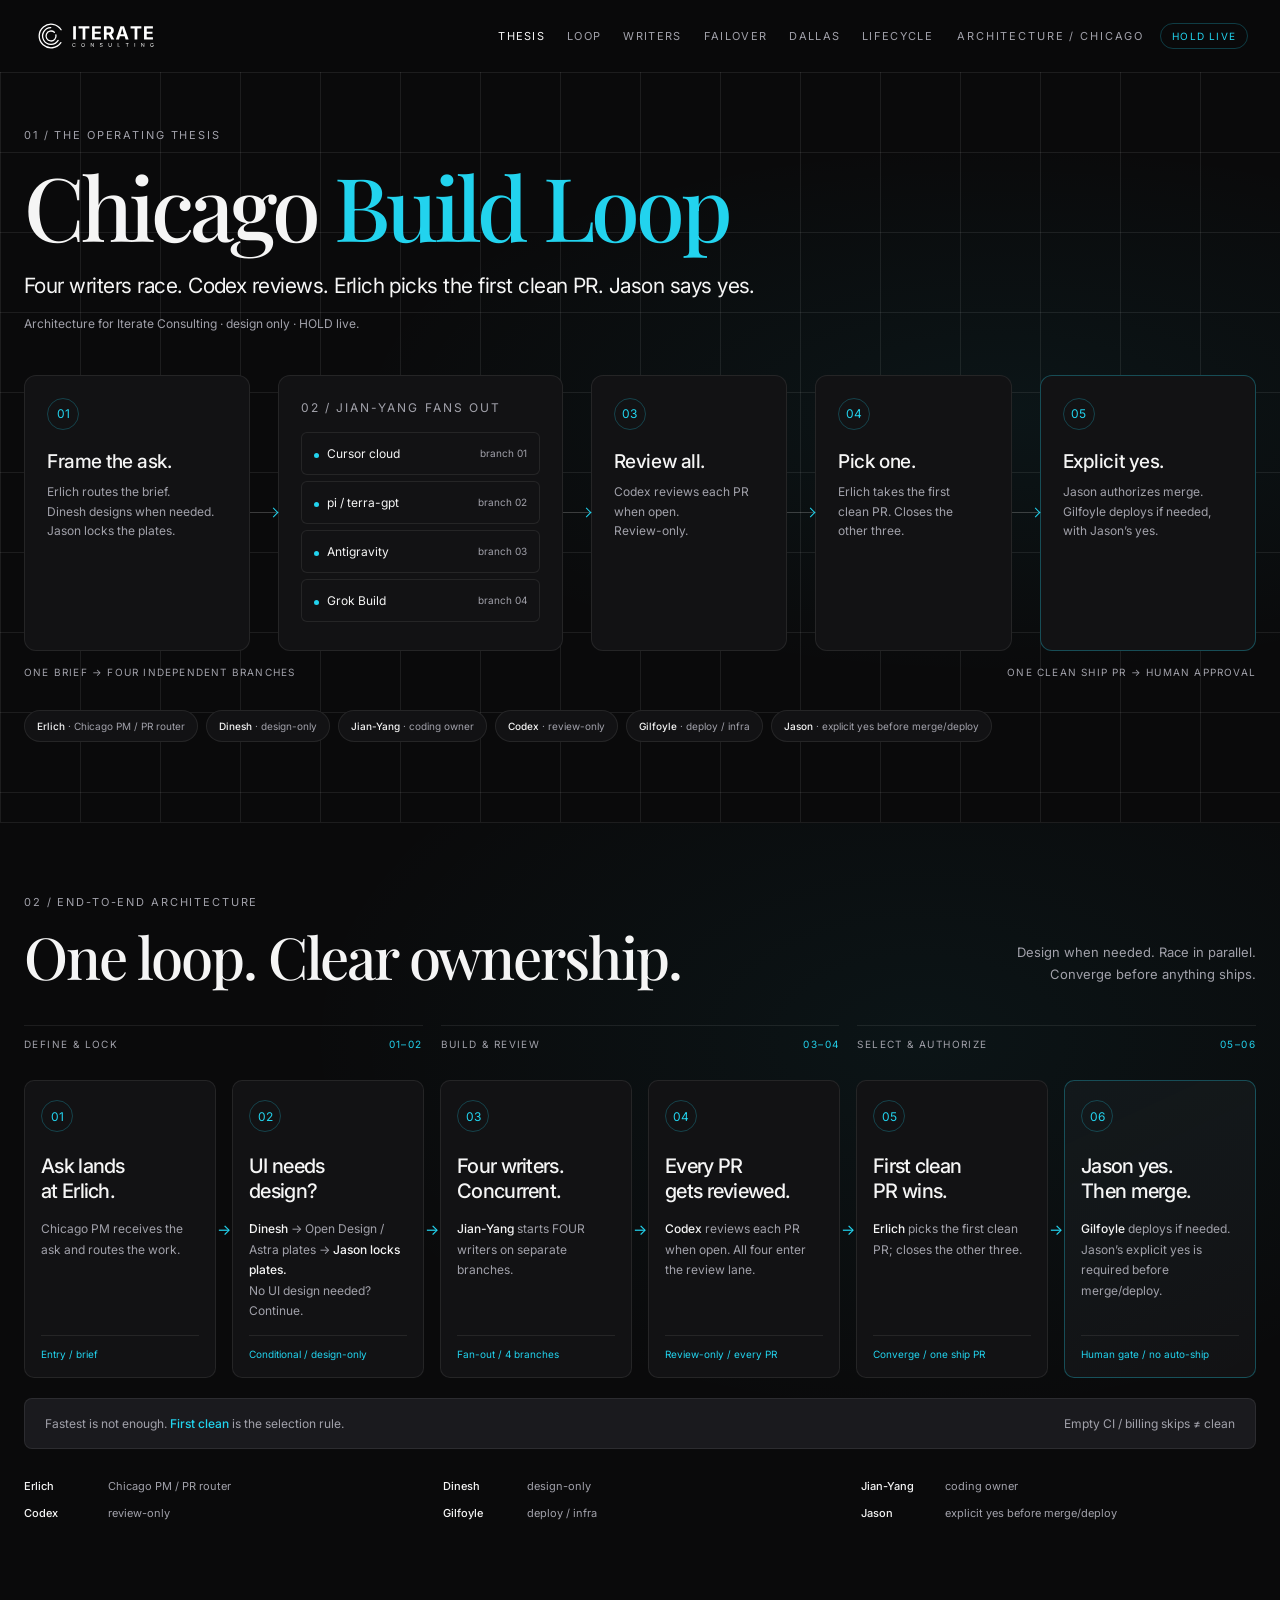
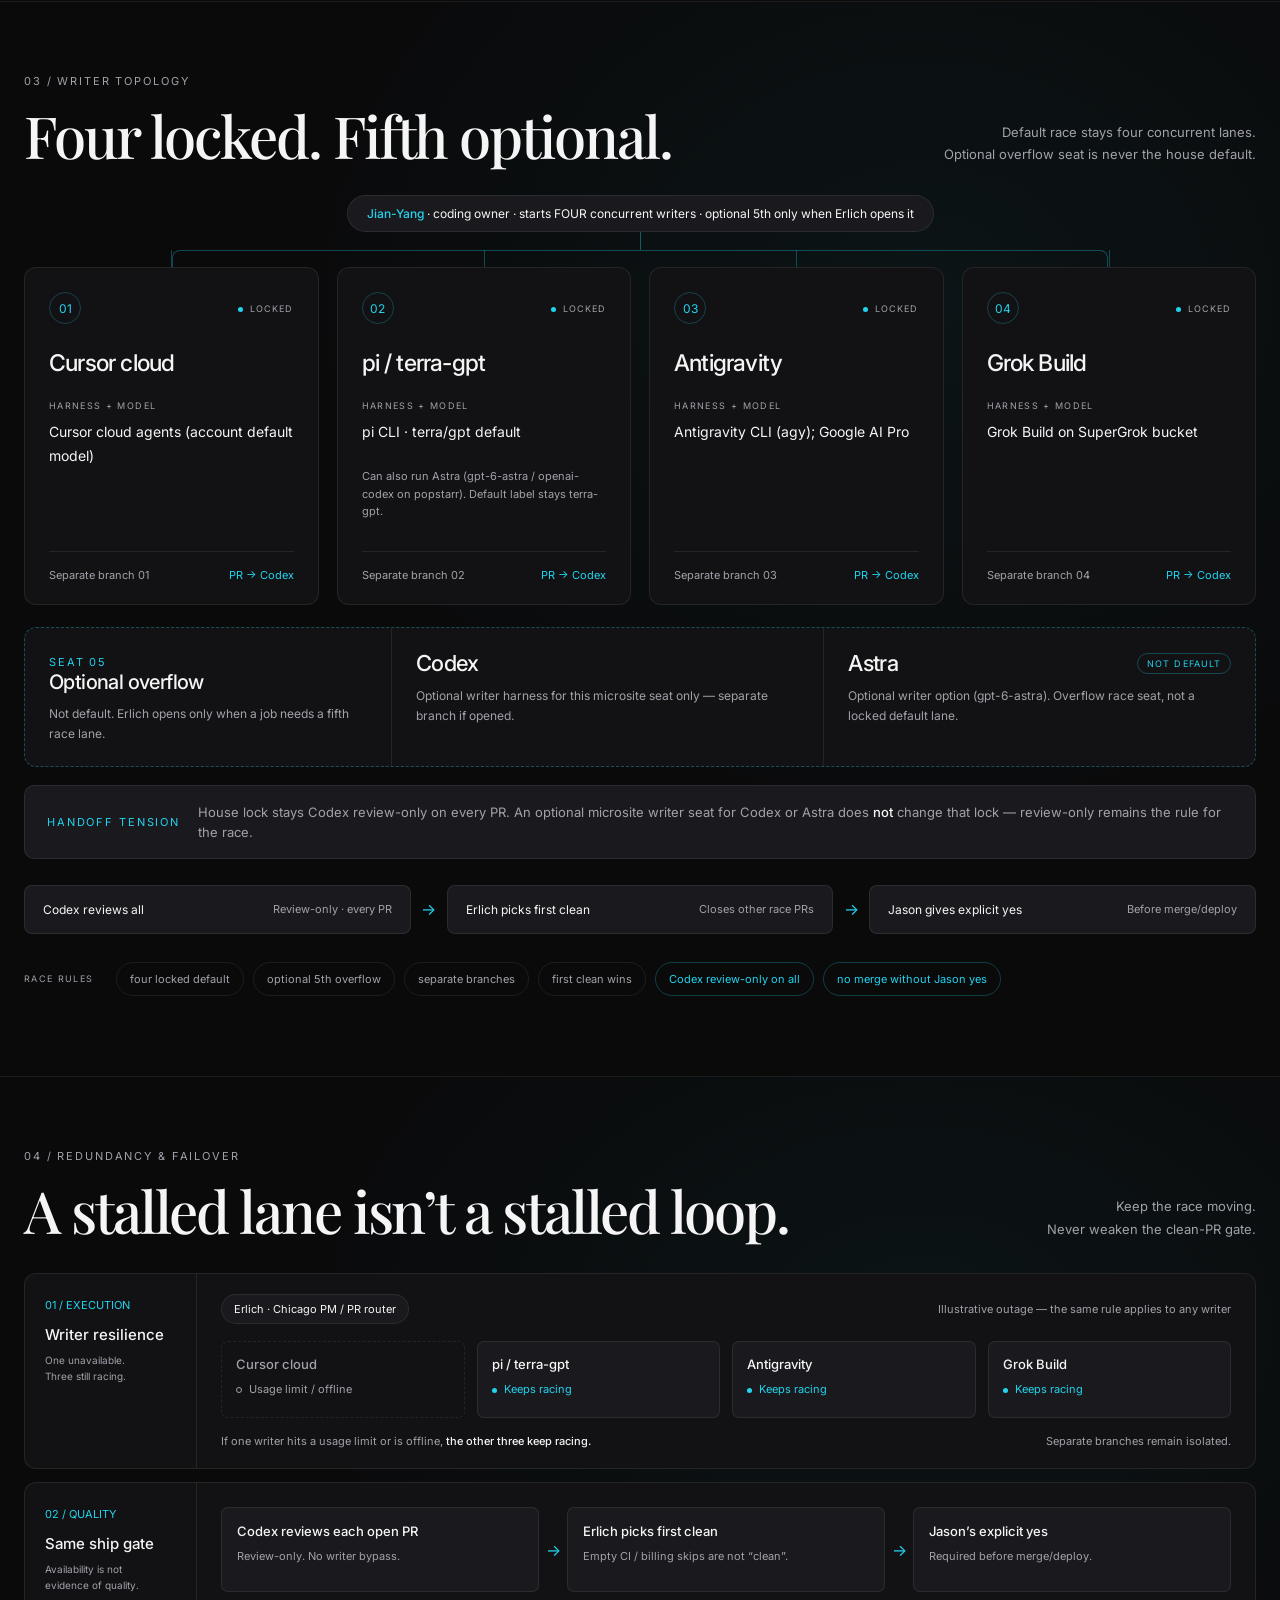
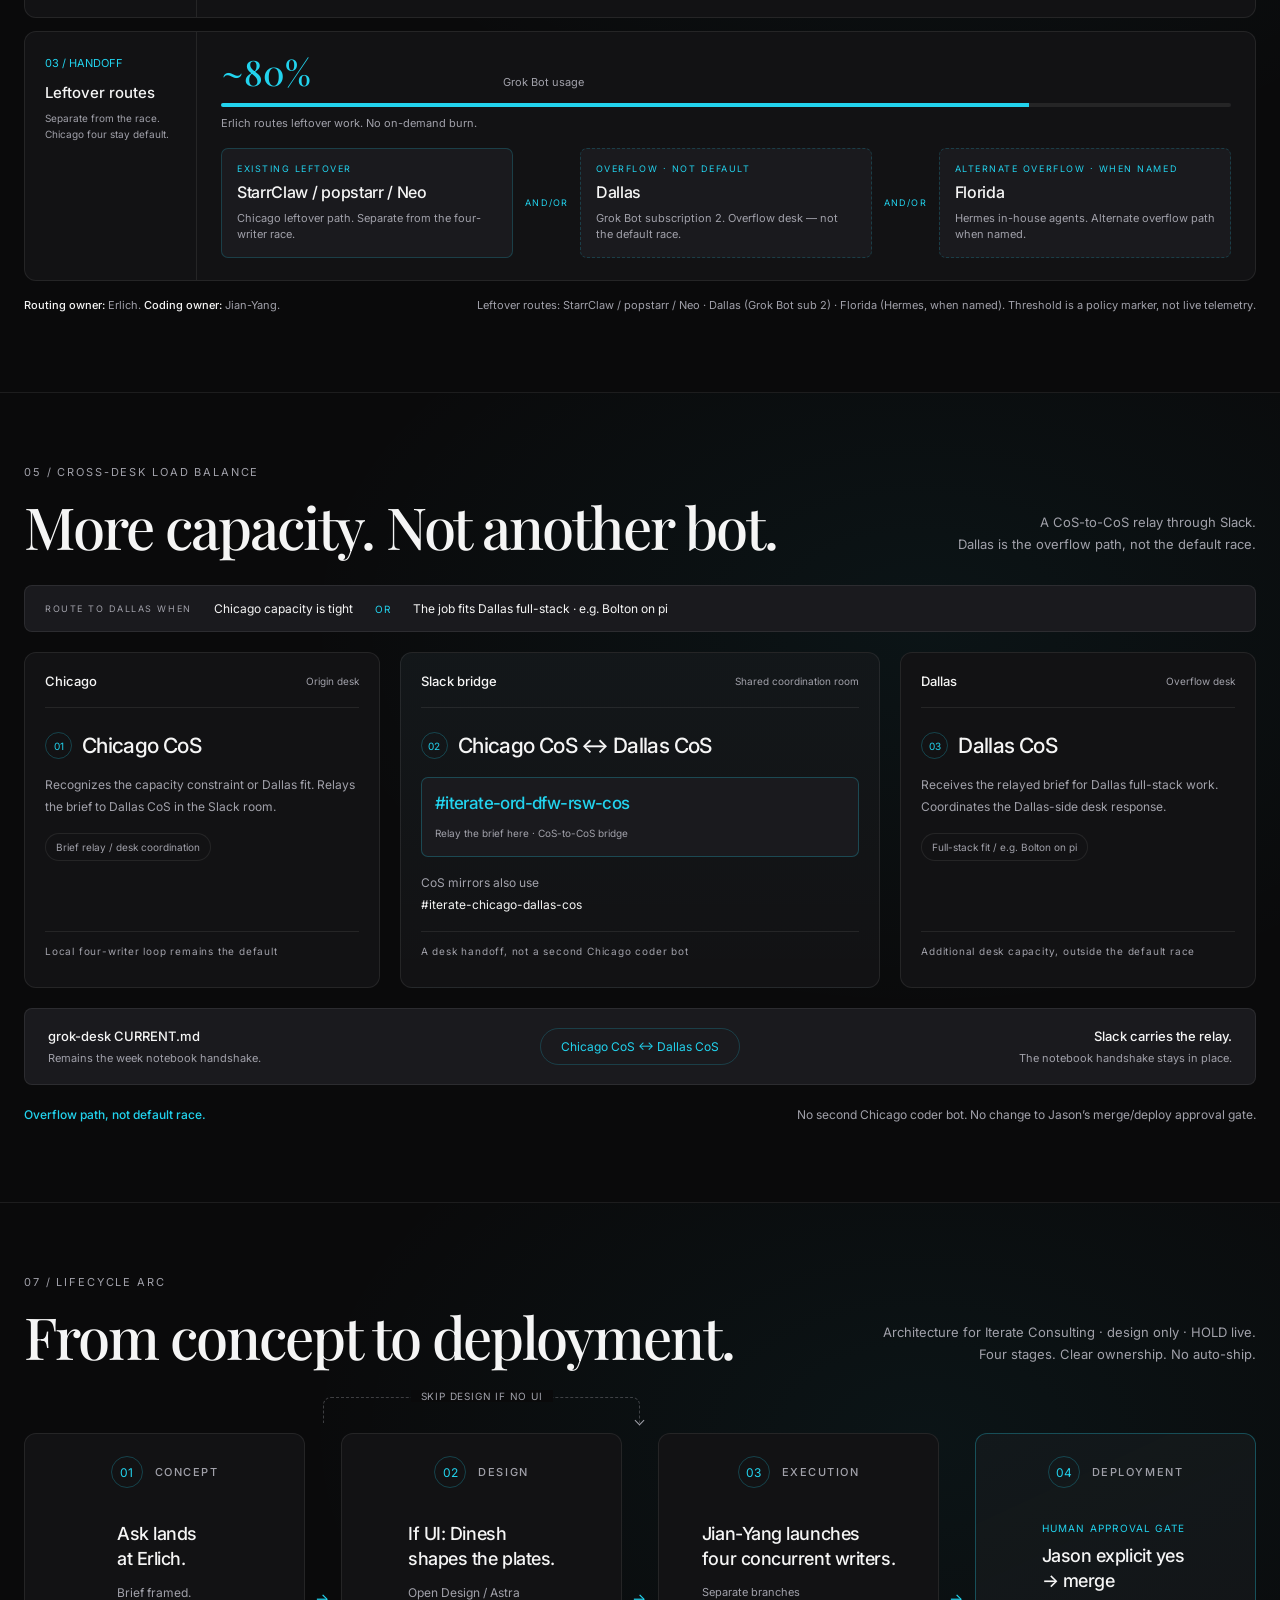
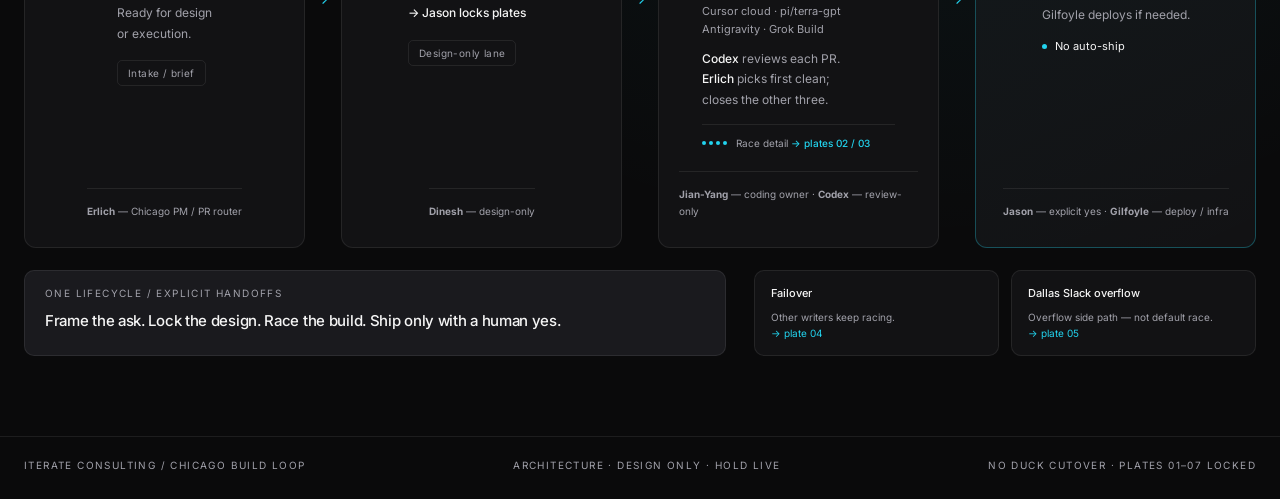
==== commit 752402b5: "Match Dinesh locked plate 03 writer topology Retitle to Four locked. Fifth optional. Mark the four s" ====
--- a/index.html
+++ b/index.html
@@ -214,39 +214,39 @@
         <div class="heading">
           <div>
             <p class="eyebrow">03 / Writer topology</p>
-            <h2 id="writers-title" class="display">Four lanes. One finish.</h2>
-          </div>
-          <p class="lede">Concurrent by design, isolated by branch.<br>Four locked seats are the default race. An optional fifth is overflow only.</p>
-        </div>
-
-        <div class="owner"><span><b>Jian-Yang</b> · coding owner · starts FOUR concurrent writers</span></div>
+            <h2 id="writers-title" class="display">Four locked. Fifth optional.</h2>
+          </div>
+          <p class="lede">Default race stays four concurrent lanes.<br>Optional overflow seat is never the house default.</p>
+        </div>
+
+        <div class="owner"><span><b>Jian-Yang</b> · coding owner · starts FOUR concurrent writers · optional 5th only when Erlich opens it</span></div>
         <div class="bus" aria-hidden="true"></div>
 
-        <div class="cards" aria-label="Four concurrent writer assignments">
+        <div class="cards" aria-label="Four locked writer assignments">
           <article class="card">
-            <div class="card-top"><span class="num">01</span><span class="parallel">Concurrent writer</span></div>
+            <div class="card-top"><span class="num">01</span><span class="parallel">Locked</span></div>
             <h3>Cursor cloud</h3>
             <p class="label">Harness + model</p>
             <p class="model">Cursor cloud agents (account default model)</p>
             <div class="branch"><span>Separate branch 01</span><span>PR → Codex</span></div>
           </article>
           <article class="card">
-            <div class="card-top"><span class="num">02</span><span class="parallel">Concurrent writer</span></div>
+            <div class="card-top"><span class="num">02</span><span class="parallel">Locked</span></div>
             <h3>pi / terra-gpt</h3>
             <p class="label">Harness + model</p>
-            <p class="model">pi CLI with terra/gpt <span class="default-mark">default</span></p>
-            <p class="config-note">Configurable: Astra — <b>gpt-6-astra</b> / openai-codex provider on popstarr.</p>
+            <p class="model">pi CLI · terra/gpt default</p>
+            <p class="config-note">Can also run Astra (gpt-6-astra / openai-codex on popstarr). Default label stays terra-gpt.</p>
             <div class="branch"><span>Separate branch 02</span><span>PR → Codex</span></div>
           </article>
           <article class="card">
-            <div class="card-top"><span class="num">03</span><span class="parallel">Concurrent writer</span></div>
+            <div class="card-top"><span class="num">03</span><span class="parallel">Locked</span></div>
             <h3>Antigravity</h3>
             <p class="label">Harness + model</p>
             <p class="model">Antigravity CLI (agy); Google AI Pro</p>
             <div class="branch"><span>Separate branch 03</span><span>PR → Codex</span></div>
           </article>
           <article class="card">
-            <div class="card-top"><span class="num">04</span><span class="parallel">Concurrent writer</span></div>
+            <div class="card-top"><span class="num">04</span><span class="parallel">Locked</span></div>
             <h3>Grok Build</h3>
             <p class="label">Harness + model</p>
             <p class="model">Grok Build on SuperGrok bucket</p>
@@ -254,47 +254,45 @@
           </article>
         </div>
 
-        <aside class="overflow-seat" aria-label="Optional fifth overflow writer seat">
-          <div class="overflow-banner">
-            <span class="eyebrow">Optional / overflow</span>
-            <p><b>Not the default race.</b> Erlich opens this optional fifth seat only when named. The four locked seats stay the concurrent default.</p>
-          </div>
-          <article class="overflow-card">
-            <div class="card-top">
-              <span class="num">05</span>
-              <span class="parallel overflow-tag">Overflow writer</span>
-            </div>
-            <h3>Fifth seat</h3>
-            <p class="label">Choose one option</p>
-            <div class="overflow-options">
-              <div class="option">
-                <strong>Codex</strong>
-                <small>Overflow writer option</small>
-              </div>
-              <span class="or">OR</span>
-              <div class="option">
-                <strong>Astra</strong>
-                <small>Overflow writer option</small>
-              </div>
-            </div>
-            <p class="overflow-lock">House lock unchanged: Codex stays review-only on every PR. This optional seat does not change that process.</p>
-          </article>
+        <aside class="seat-05" aria-label="Optional overflow writer seat 05">
+          <div class="seat-05-label">
+            <span class="eyebrow">Seat 05</span>
+            <h3>Optional overflow</h3>
+            <p>Not default. Erlich opens only when a job needs a fifth race lane.</p>
+          </div>
+          <div class="seat-05-option">
+            <h4>Codex</h4>
+            <p>Optional writer harness for this microsite seat only — separate branch if opened.</p>
+          </div>
+          <div class="seat-05-option">
+            <div class="seat-05-option-top">
+              <h4>Astra</h4>
+              <span class="not-default">Not default</span>
+            </div>
+            <p>Optional writer option (gpt-6-astra). Overflow race seat, not a locked default lane.</p>
+          </div>
         </aside>
 
+        <div class="handoff-tension" aria-label="Handoff tension">
+          <span class="eyebrow">Handoff tension</span>
+          <p>House lock stays Codex review-only on every PR. An optional microsite writer seat for Codex or Astra does <b>not</b> change that lock — review-only remains the rule for the race.</p>
+        </div>
+
         <div class="review" aria-label="Convergence after the race">
-          <div class="stage"><span>Codex reviews all</span><small>When each PR opens</small></div>
+          <div class="stage"><span>Codex reviews all</span><small>Review-only · every PR</small></div>
           <div class="arrow" aria-hidden="true">→</div>
-          <div class="stage"><span>Erlich picks first clean</span><small>Closes other three</small></div>
+          <div class="stage"><span>Erlich picks first clean</span><small>Closes other race PRs</small></div>
           <div class="arrow" aria-hidden="true">→</div>
           <div class="stage"><span>Jason gives explicit yes</span><small>Before merge/deploy</small></div>
         </div>
 
         <div class="rules">
           <span class="label">Race rules</span>
+          <span class="chip">four locked default</span>
+          <span class="chip">optional 5th overflow</span>
           <span class="chip">separate branches</span>
           <span class="chip">first clean wins</span>
-          <span class="chip">one ship PR after pick</span>
-          <span class="chip">Codex on all</span>
+          <span class="chip last">Codex review-only on all</span>
           <span class="chip last">no merge without Jason yes</span>
         </div>
       </div>
--- a/css/site.css
+++ b/css/site.css
@@ -593,19 +593,6 @@
   min-height: 48px;
 }
 
-.default-mark {
-  display: inline-block;
-  margin-left: 8px;
-  padding: 2px 7px;
-  border: 1px solid rgba(34, 211, 238, 0.25);
-  border-radius: 12px;
-  color: var(--accent);
-  font-size: 9px;
-  letter-spacing: 0.12em;
-  text-transform: uppercase;
-  vertical-align: 2px;
-}
-
 .config-note {
   font-size: 11px;
   line-height: 1.6;
@@ -633,112 +620,104 @@
 
 .branch span:last-child { color: var(--accent); }
 
-.overflow-seat {
+.seat-05 {
   margin-top: 22px;
   display: grid;
-  grid-template-columns: minmax(240px, 0.9fr) minmax(420px, 1.4fr);
+  grid-template-columns: minmax(200px, 0.85fr) 1fr 1fr;
+  gap: 0;
+  border: 1px dashed rgba(34, 211, 238, 0.32);
+  border-radius: 12px;
+  background: var(--panel);
+  overflow: hidden;
+}
+
+.seat-05-label,
+.seat-05-option {
+  padding: 22px 24px;
+}
+
+.seat-05-label {
+  border-right: 1px solid var(--line);
+}
+
+.seat-05-label .eyebrow {
+  color: var(--accent);
+  margin-bottom: 10px;
+}
+
+.seat-05-label h3 {
+  font-size: 20px;
+  letter-spacing: -0.03em;
+  font-weight: 500;
+  margin: 0 0 10px;
+}
+
+.seat-05-label p,
+.seat-05-option p {
+  font-size: 12px;
+  line-height: 1.65;
+  color: var(--muted);
+  margin: 0;
+}
+
+.seat-05-option + .seat-05-option {
+  border-left: 1px solid var(--line);
+}
+
+.seat-05-option h4 {
+  font-size: 22px;
+  font-weight: 500;
+  letter-spacing: -0.03em;
+  margin: 0 0 10px;
+}
+
+.seat-05-option-top {
+  display: flex;
+  align-items: center;
+  justify-content: space-between;
+  gap: 10px;
+  margin-bottom: 10px;
+}
+
+.seat-05-option-top h4 { margin: 0; }
+
+.not-default {
+  flex-shrink: 0;
+  padding: 4px 9px;
+  border: 1px solid rgba(34, 211, 238, 0.28);
+  border-radius: 20px;
+  color: var(--accent);
+  font-size: 9px;
+  letter-spacing: 0.12em;
+  text-transform: uppercase;
+}
+
+.handoff-tension {
+  margin-top: 18px;
+  padding: 16px 22px;
+  background: var(--raised);
+  border: 1px solid var(--line);
+  border-radius: 10px;
+  display: flex;
+  align-items: center;
   gap: 18px;
-  align-items: stretch;
-}
-
-.overflow-banner {
-  padding: 22px 24px;
-  background: var(--raised);
-  border: 1px dashed rgba(34, 211, 238, 0.28);
-  border-radius: 12px;
-  display: flex;
-  flex-direction: column;
-  justify-content: center;
-}
-
-.overflow-banner .eyebrow {
+}
+
+.handoff-tension .eyebrow {
   color: var(--accent);
-  margin-bottom: 12px;
-}
-
-.overflow-banner p {
-  font-size: 14px;
-  line-height: 1.65;
-  color: var(--muted);
+  flex-shrink: 0;
+}
+
+.handoff-tension p {
   margin: 0;
-}
-
-.overflow-banner b {
+  font-size: 13px;
+  line-height: 1.55;
+  color: var(--muted);
+}
+
+.handoff-tension b {
   color: var(--text);
   font-weight: 500;
-}
-
-.overflow-card {
-  min-height: 0;
-  padding: 22px 24px 20px;
-  background: var(--panel);
-  border: 1px dashed rgba(34, 211, 238, 0.28);
-  border-radius: 12px;
-}
-
-.overflow-card .card-top { margin-bottom: 16px; }
-
-.overflow-tag {
-  color: var(--accent);
-}
-
-.overflow-tag:before {
-  background: none;
-  border: 1px solid var(--accent);
-  width: 4px;
-  height: 4px;
-}
-
-.overflow-card h3 {
-  font-size: 23px;
-  letter-spacing: -0.035em;
-  font-weight: 500;
-  margin: 0 0 14px;
-}
-
-.overflow-options {
-  display: grid;
-  grid-template-columns: 1fr auto 1fr;
-  gap: 12px;
-  align-items: center;
-  margin: 4px 0 16px;
-}
-
-.overflow-options .option {
-  min-height: 72px;
-  padding: 14px 16px;
-  background: var(--raised);
-  border: 1px solid var(--line);
-  border-radius: 8px;
-}
-
-.overflow-options .option strong {
-  display: block;
-  font-size: 16px;
-  font-weight: 500;
-  letter-spacing: -0.02em;
-  margin-bottom: 6px;
-}
-
-.overflow-options .option small {
-  font-size: 11px;
-  color: var(--muted);
-}
-
-.overflow-options .or {
-  color: var(--accent);
-  font-size: 10px;
-  letter-spacing: 0.14em;
-  text-transform: uppercase;
-}
-
-.overflow-lock {
-  margin: 0;
-  padding-top: 14px;
-  border-top: 1px solid var(--line);
-  font-size: 11px;
-  line-height: 1.6;
-  color: var(--muted);
 }
 
 .review {
@@ -1487,10 +1466,26 @@
   .lower,
   .layer,
   .heading,
-  .overflow-seat,
-  .destinations {
+  .seat-05,
+  .destinations,
+  .handoff-tension {
     grid-template-columns: 1fr;
     display: grid;
+  }
+
+  .seat-05-label {
+    border-right: 0;
+  }
+
+  .seat-05-option {
+    border-left: 0;
+    border-top: 1px solid var(--line);
+  }
+
+  .handoff-tension {
+    align-items: flex-start;
+    flex-direction: column;
+    gap: 8px;
   }
 
   .destinations .andor {
@@ -1699,15 +1694,6 @@
   .sidepaths { grid-template-columns: 1fr; display: grid; }
 
   .writers .card { min-height: 240px; }
-
-  .overflow-options {
-    grid-template-columns: 1fr;
-  }
-
-  .overflow-options .or {
-    text-align: center;
-  }
-
   .config-note { margin-bottom: 56px; }
   .lane { min-height: 0; }
   .lifecycle .stage { min-height: 0; }
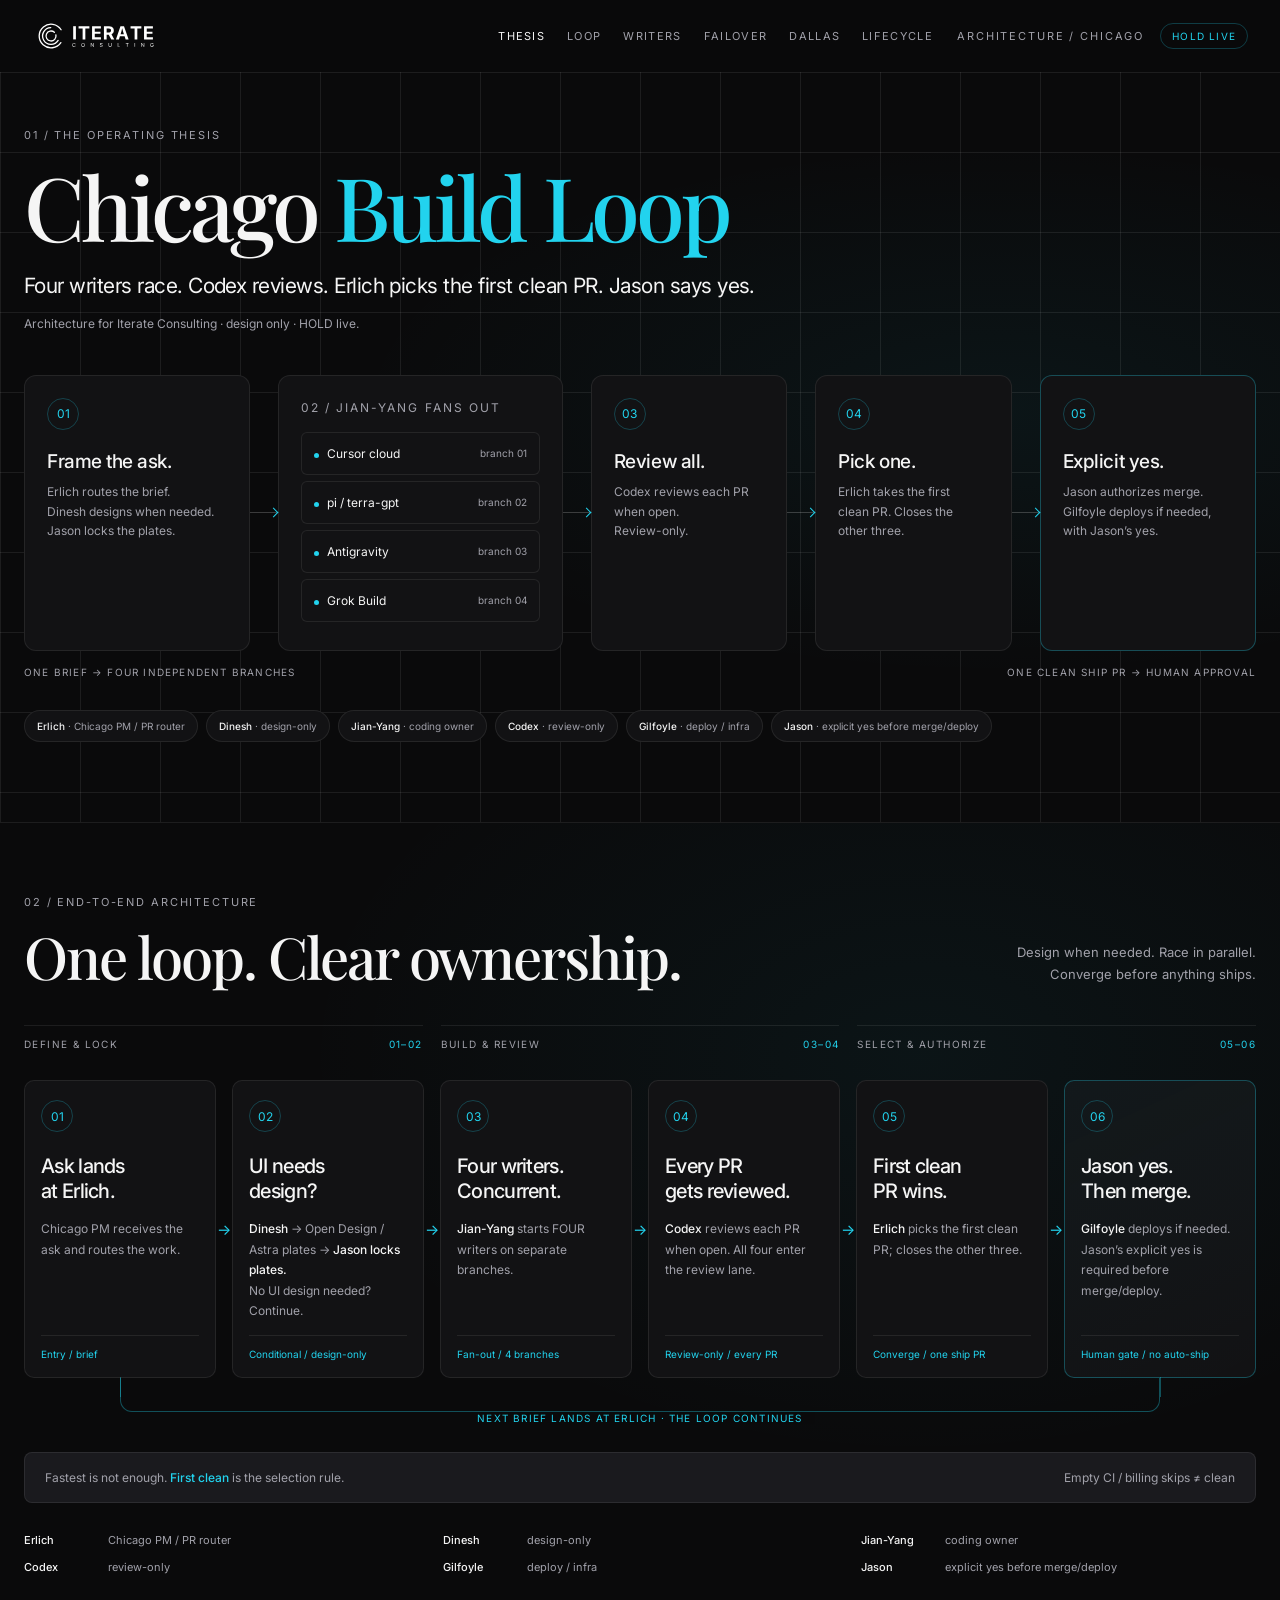
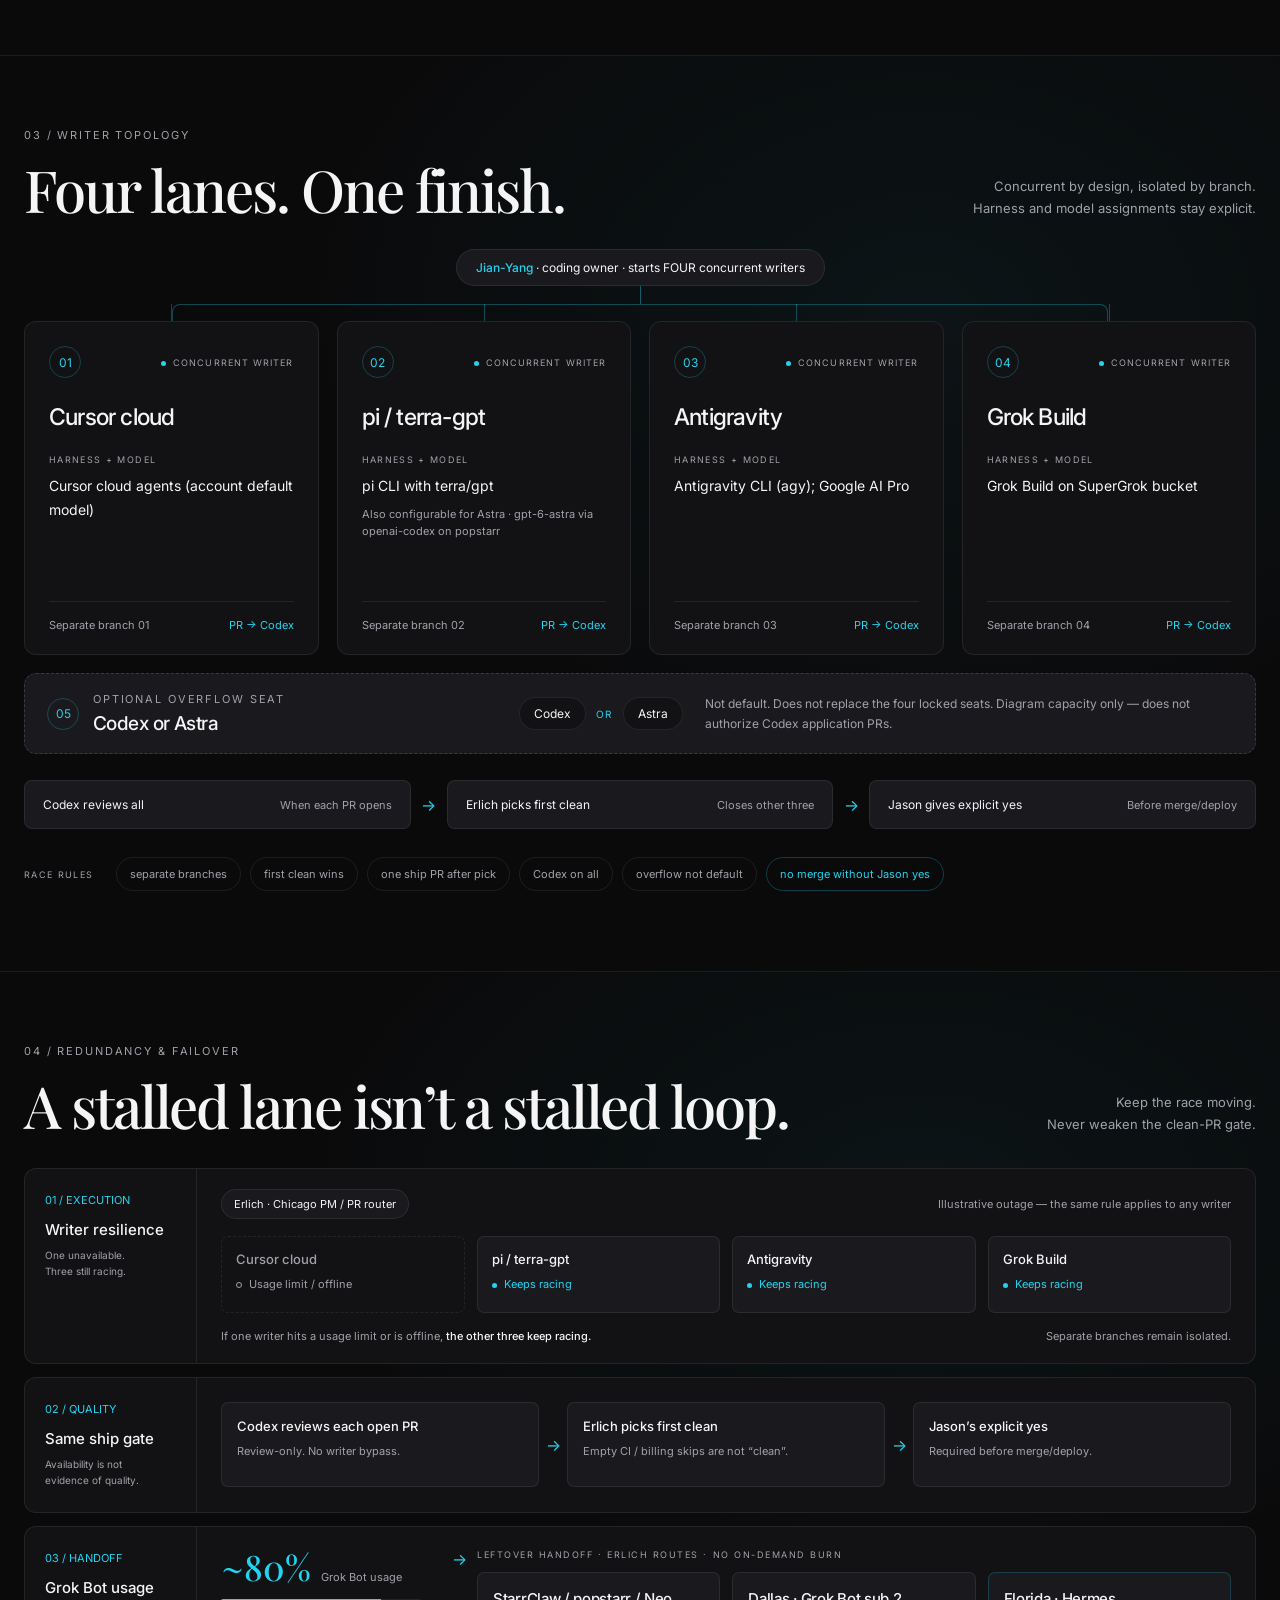
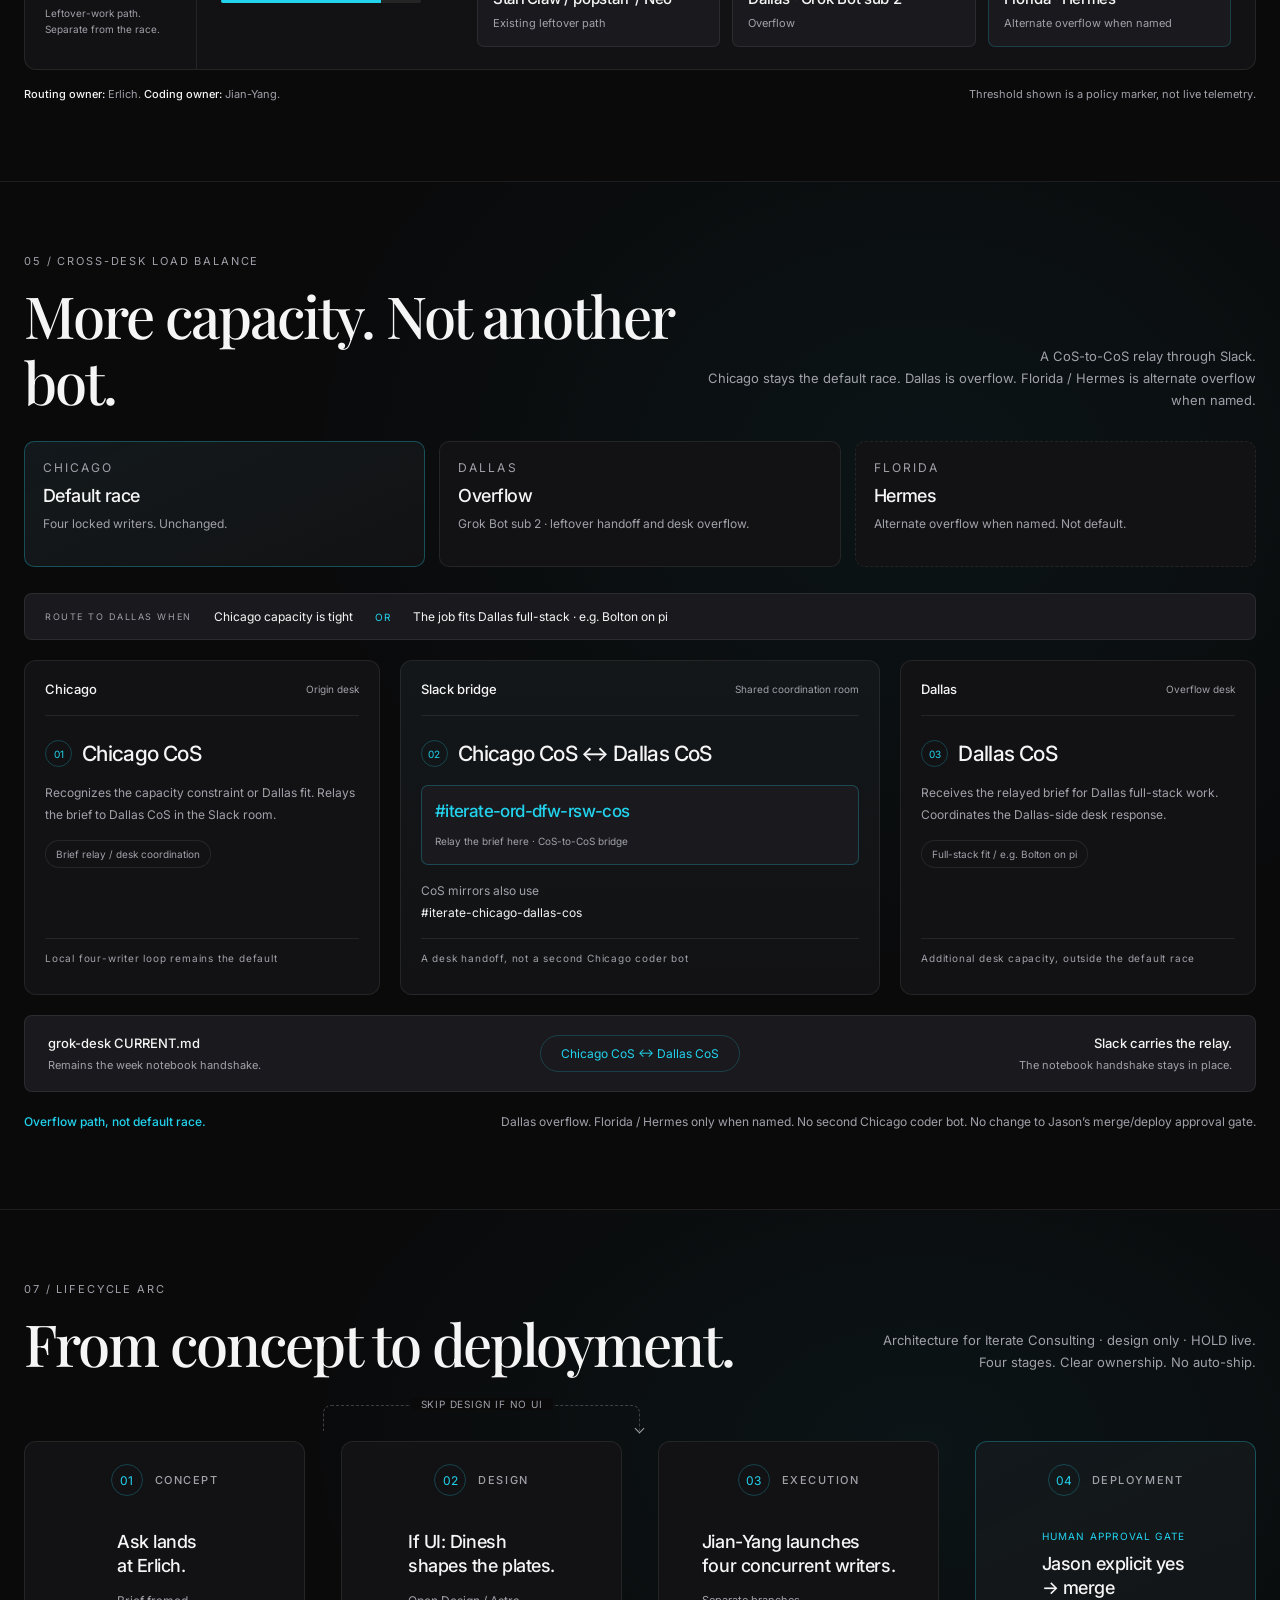
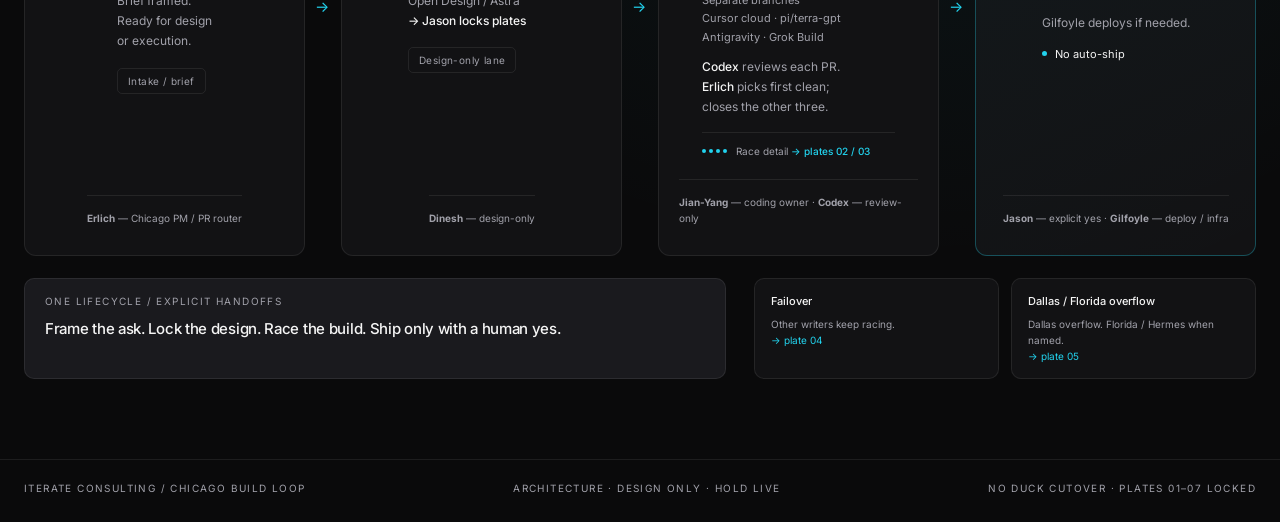
==== commit 428d9c3d: "Optional 5th overflow seat, Pi Astra note, leftover Dallas/Florida (#8) * Add optional overflow seat" ====
--- a/index.html
+++ b/index.html
@@ -113,43 +113,46 @@
           <div class="phase"><span>Select &amp; authorize</span><b>05–06</b></div>
         </div>
 
-        <div class="flow desktop-flow" aria-label="Six-step build loop">
-          <article class="node">
-            <div class="num">01</div>
-            <h3>Ask lands<br>at Erlich.</h3>
-            <p>Chicago PM receives the ask and routes the work.</p>
-            <div class="tag">Entry / brief</div>
-          </article>
-          <article class="node">
-            <div class="num">02</div>
-            <h3>UI needs<br>design?</h3>
-            <p><strong>Dinesh</strong> → Open Design / Astra plates → <strong>Jason locks plates.</strong><br>No UI design needed? Continue.</p>
-            <div class="tag">Conditional / design-only</div>
-          </article>
-          <article class="node">
-            <div class="num">03</div>
-            <h3>Four writers.<br>Concurrent.</h3>
-            <p><strong>Jian-Yang</strong> starts FOUR writers on separate branches.</p>
-            <div class="tag">Fan-out / 4 branches</div>
-          </article>
-          <article class="node">
-            <div class="num">04</div>
-            <h3>Every PR<br>gets reviewed.</h3>
-            <p><strong>Codex</strong> reviews each PR when open. All four enter the review lane.</p>
-            <div class="tag">Review-only / every PR</div>
-          </article>
-          <article class="node">
-            <div class="num">05</div>
-            <h3>First clean<br>PR wins.</h3>
-            <p><strong>Erlich</strong> picks the first clean PR; closes the other three.</p>
-            <div class="tag">Converge / one ship PR</div>
-          </article>
-          <article class="node final">
-            <div class="num">06</div>
-            <h3>Jason yes.<br>Then merge.</h3>
-            <p><strong>Gilfoyle</strong> deploys if needed. Jason’s explicit yes is required before merge/deploy.</p>
-            <div class="tag">Human gate / no auto-ship</div>
-          </article>
+        <div class="cycle" aria-label="Six-step build loop, left-to-right cycle">
+          <div class="flow desktop-flow">
+            <article class="node">
+              <div class="num">01</div>
+              <h3>Ask lands<br>at Erlich.</h3>
+              <p>Chicago PM receives the ask and routes the work.</p>
+              <div class="tag">Entry / brief</div>
+            </article>
+            <article class="node">
+              <div class="num">02</div>
+              <h3>UI needs<br>design?</h3>
+              <p><strong>Dinesh</strong> → Open Design / Astra plates → <strong>Jason locks plates.</strong><br>No UI design needed? Continue.</p>
+              <div class="tag">Conditional / design-only</div>
+            </article>
+            <article class="node">
+              <div class="num">03</div>
+              <h3>Four writers.<br>Concurrent.</h3>
+              <p><strong>Jian-Yang</strong> starts FOUR writers on separate branches.</p>
+              <div class="tag">Fan-out / 4 branches</div>
+            </article>
+            <article class="node">
+              <div class="num">04</div>
+              <h3>Every PR<br>gets reviewed.</h3>
+              <p><strong>Codex</strong> reviews each PR when open. All four enter the review lane.</p>
+              <div class="tag">Review-only / every PR</div>
+            </article>
+            <article class="node">
+              <div class="num">05</div>
+              <h3>First clean<br>PR wins.</h3>
+              <p><strong>Erlich</strong> picks the first clean PR; closes the other three.</p>
+              <div class="tag">Converge / one ship PR</div>
+            </article>
+            <article class="node final">
+              <div class="num">06</div>
+              <h3>Jason yes.<br>Then merge.</h3>
+              <p><strong>Gilfoyle</strong> deploys if needed. Jason’s explicit yes is required before merge/deploy.</p>
+              <div class="tag">Human gate / no auto-ship</div>
+            </article>
+          </div>
+          <p class="cycle-return"><span>Next brief lands at Erlich · the loop continues</span></p>
         </div>
 
         <ol class="mobile-loop" aria-label="Six-step Chicago build loop">
@@ -214,39 +217,38 @@
         <div class="heading">
           <div>
             <p class="eyebrow">03 / Writer topology</p>
-            <h2 id="writers-title" class="display">Four locked. Fifth optional.</h2>
-          </div>
-          <p class="lede">Default race stays four concurrent lanes.<br>Optional overflow seat is never the house default.</p>
-        </div>
-
-        <div class="owner"><span><b>Jian-Yang</b> · coding owner · starts FOUR concurrent writers · optional 5th only when Erlich opens it</span></div>
+            <h2 id="writers-title" class="display">Four lanes. One finish.</h2>
+          </div>
+          <p class="lede">Concurrent by design, isolated by branch.<br>Harness and model assignments stay explicit.</p>
+        </div>
+
+        <div class="owner"><span><b>Jian-Yang</b> · coding owner · starts FOUR concurrent writers</span></div>
         <div class="bus" aria-hidden="true"></div>
 
-        <div class="cards" aria-label="Four locked writer assignments">
+        <div class="cards" aria-label="Four concurrent writer assignments">
           <article class="card">
-            <div class="card-top"><span class="num">01</span><span class="parallel">Locked</span></div>
+            <div class="card-top"><span class="num">01</span><span class="parallel">Concurrent writer</span></div>
             <h3>Cursor cloud</h3>
             <p class="label">Harness + model</p>
             <p class="model">Cursor cloud agents (account default model)</p>
             <div class="branch"><span>Separate branch 01</span><span>PR → Codex</span></div>
           </article>
           <article class="card">
-            <div class="card-top"><span class="num">02</span><span class="parallel">Locked</span></div>
+            <div class="card-top"><span class="num">02</span><span class="parallel">Concurrent writer</span></div>
             <h3>pi / terra-gpt</h3>
             <p class="label">Harness + model</p>
-            <p class="model">pi CLI · terra/gpt default</p>
-            <p class="config-note">Can also run Astra (gpt-6-astra / openai-codex on popstarr). Default label stays terra-gpt.</p>
+            <p class="model">pi CLI with terra/gpt <small class="config-note">Also configurable for Astra · gpt-6-astra via openai-codex on popstarr</small></p>
             <div class="branch"><span>Separate branch 02</span><span>PR → Codex</span></div>
           </article>
           <article class="card">
-            <div class="card-top"><span class="num">03</span><span class="parallel">Locked</span></div>
+            <div class="card-top"><span class="num">03</span><span class="parallel">Concurrent writer</span></div>
             <h3>Antigravity</h3>
             <p class="label">Harness + model</p>
             <p class="model">Antigravity CLI (agy); Google AI Pro</p>
             <div class="branch"><span>Separate branch 03</span><span>PR → Codex</span></div>
           </article>
           <article class="card">
-            <div class="card-top"><span class="num">04</span><span class="parallel">Locked</span></div>
+            <div class="card-top"><span class="num">04</span><span class="parallel">Concurrent writer</span></div>
             <h3>Grok Build</h3>
             <p class="label">Harness + model</p>
             <p class="model">Grok Build on SuperGrok bucket</p>
@@ -254,45 +256,37 @@
           </article>
         </div>
 
-        <aside class="seat-05" aria-label="Optional overflow writer seat 05">
-          <div class="seat-05-label">
-            <span class="eyebrow">Seat 05</span>
-            <h3>Optional overflow</h3>
-            <p>Not default. Erlich opens only when a job needs a fifth race lane.</p>
-          </div>
-          <div class="seat-05-option">
-            <h4>Codex</h4>
-            <p>Optional writer harness for this microsite seat only — separate branch if opened.</p>
-          </div>
-          <div class="seat-05-option">
-            <div class="seat-05-option-top">
-              <h4>Astra</h4>
-              <span class="not-default">Not default</span>
-            </div>
-            <p>Optional writer option (gpt-6-astra). Overflow race seat, not a locked default lane.</p>
-          </div>
+        <aside class="overflow" aria-label="Optional fifth overflow seat">
+          <div class="overflow-id">
+            <span class="num">05</span>
+            <div>
+              <p class="eyebrow">Optional overflow seat</p>
+              <h3>Codex or Astra</h3>
+            </div>
+          </div>
+          <div class="choices" aria-label="Overflow choices">
+            <span class="choice">Codex</span>
+            <span class="or">or</span>
+            <span class="choice">Astra</span>
+          </div>
+          <p class="overflow-copy">Not default. Does not replace the four locked seats. Diagram capacity only — does not authorize Codex application PRs.</p>
         </aside>
 
-        <div class="handoff-tension" aria-label="Handoff tension">
-          <span class="eyebrow">Handoff tension</span>
-          <p>House lock stays Codex review-only on every PR. An optional microsite writer seat for Codex or Astra does <b>not</b> change that lock — review-only remains the rule for the race.</p>
-        </div>
-
         <div class="review" aria-label="Convergence after the race">
-          <div class="stage"><span>Codex reviews all</span><small>Review-only · every PR</small></div>
+          <div class="stage"><span>Codex reviews all</span><small>When each PR opens</small></div>
           <div class="arrow" aria-hidden="true">→</div>
-          <div class="stage"><span>Erlich picks first clean</span><small>Closes other race PRs</small></div>
+          <div class="stage"><span>Erlich picks first clean</span><small>Closes other three</small></div>
           <div class="arrow" aria-hidden="true">→</div>
           <div class="stage"><span>Jason gives explicit yes</span><small>Before merge/deploy</small></div>
         </div>
 
         <div class="rules">
           <span class="label">Race rules</span>
-          <span class="chip">four locked default</span>
-          <span class="chip">optional 5th overflow</span>
           <span class="chip">separate branches</span>
           <span class="chip">first clean wins</span>
-          <span class="chip last">Codex review-only on all</span>
+          <span class="chip">one ship PR after pick</span>
+          <span class="chip">Codex on all</span>
+          <span class="chip">overflow not default</span>
           <span class="chip last">no merge without Jason yes</span>
         </div>
       </div>
@@ -351,34 +345,31 @@
           <article class="layer">
             <div class="layer-label">
               <span class="index">03 / HANDOFF</span>
-              <h3>Leftover routes</h3>
-              <p>Separate from the race.<br>Chicago four stay default.</p>
+              <h3>Grok Bot usage</h3>
+              <p>Leftover-work path.<br>Separate from the race.</p>
             </div>
             <div class="handoff">
               <div class="threshold">
                 <strong>~80%</strong><span>Grok Bot usage</span>
                 <div class="meter" aria-label="Illustrative threshold: approximately 80 percent"><i></i></div>
-                <p class="threshold-note">Erlich routes leftover work. No on-demand burn.</p>
               </div>
               <div class="arrow" aria-hidden="true">→</div>
-              <div class="destinations" aria-label="Leftover handoff destinations">
-                <article class="destination">
-                  <p class="eyebrow">Existing leftover</p>
-                  <h4>StarrClaw / popstarr / Neo</h4>
-                  <p>Chicago leftover path. Separate from the four-writer race.</p>
-                </article>
-                <span class="andor">and/or</span>
-                <article class="destination overflow">
-                  <p class="eyebrow">Overflow · not default</p>
-                  <h4>Dallas</h4>
-                  <p>Grok Bot subscription 2. Overflow desk — not the default race.</p>
-                </article>
-                <span class="andor">and/or</span>
-                <article class="destination overflow">
-                  <p class="eyebrow">Alternate overflow · when named</p>
-                  <h4>Florida</h4>
-                  <p>Hermes in-house agents. Alternate overflow path when named.</p>
-                </article>
+              <div class="destinations">
+                <p class="eyebrow">Leftover handoff · Erlich routes · no on-demand burn</p>
+                <div class="dest-grid">
+                  <div class="destination">
+                    <h4>StarrClaw / popstarr / Neo</h4>
+                    <p>Existing leftover path</p>
+                  </div>
+                  <div class="destination">
+                    <h4>Dallas · Grok Bot sub 2</h4>
+                    <p>Overflow</p>
+                  </div>
+                  <div class="destination named">
+                    <h4>Florida · Hermes</h4>
+                    <p>Alternate overflow when named</p>
+                  </div>
+                </div>
               </div>
             </div>
           </article>
@@ -386,7 +377,7 @@
 
         <div class="note">
           <span><b>Routing owner:</b> Erlich. <b>Coding owner:</b> Jian-Yang.</span>
-          <span>Leftover routes: StarrClaw / popstarr / Neo · Dallas (Grok Bot sub 2) · Florida (Hermes, when named). Threshold is a policy marker, not live telemetry.</span>
+          <span>Threshold shown is a policy marker, not live telemetry.</span>
         </div>
       </div>
     </section>
@@ -398,7 +389,25 @@
             <p class="eyebrow">05 / Cross-desk load balance</p>
             <h2 id="dallas-title" class="display">More capacity. Not another bot.</h2>
           </div>
-          <p class="lede">A CoS-to-CoS relay through Slack.<br>Dallas is the overflow path, not the default race.</p>
+          <p class="lede">A CoS-to-CoS relay through Slack.<br>Chicago stays the default race. Dallas is overflow. Florida / Hermes is alternate overflow when named.</p>
+        </div>
+
+        <div class="desk-map" aria-label="Desk routing">
+          <article class="desk default">
+            <p class="eyebrow">Chicago</p>
+            <h3>Default race</h3>
+            <p>Four locked writers. Unchanged.</p>
+          </article>
+          <article class="desk">
+            <p class="eyebrow">Dallas</p>
+            <h3>Overflow</h3>
+            <p>Grok Bot sub 2 · leftover handoff and desk overflow.</p>
+          </article>
+          <article class="desk optional" id="florida">
+            <p class="eyebrow">Florida</p>
+            <h3>Hermes</h3>
+            <p>Alternate overflow when named. Not default.</p>
+          </article>
         </div>
 
         <div class="trigger">
@@ -455,7 +464,7 @@
 
         <div class="boundary">
           <b>Overflow path, not default race.</b>
-          <span>No second Chicago coder bot. No change to Jason’s merge/deploy approval gate.</span>
+          <span>Dallas overflow. Florida / Hermes only when named. No second Chicago coder bot. No change to Jason’s merge/deploy approval gate.</span>
         </div>
       </div>
     </section>
@@ -525,8 +534,8 @@
               <p>Other writers keep racing.<br><span>→ plate 04</span></p>
             </a>
             <a class="sidepath" href="#dallas">
-              <p class="label">Dallas Slack overflow</p>
-              <p>Overflow side path — not default race.<br><span>→ plate 05</span></p>
+              <p class="label">Dallas / Florida overflow</p>
+              <p>Dallas overflow. Florida / Hermes when named.<br><span>→ plate 05</span></p>
             </a>
           </div>
         </div>
--- a/css/site.css
+++ b/css/site.css
@@ -376,10 +376,17 @@
 
 .phase b { color: var(--accent); font-weight: 400; }
 
+.cycle {
+  position: relative;
+  padding-bottom: 8px;
+}
+
 .desktop-flow {
   display: grid;
   grid-template-columns: repeat(6, minmax(0, 1fr));
   gap: 16px;
+  position: relative;
+  z-index: 1;
 }
 
 .node {
@@ -401,6 +408,68 @@
   color: var(--accent);
   z-index: 2;
   font-size: 15px;
+}
+
+.cycle .node:first-child:before,
+.cycle .node.final:after {
+  content: "";
+  position: absolute;
+  left: 50%;
+  bottom: -20px;
+  width: 1px;
+  height: 20px;
+  background: rgba(34, 211, 238, 0.35);
+  z-index: 1;
+}
+
+.cycle .node.final:after {
+  right: auto;
+  top: auto;
+  font-size: 0;
+}
+
+.cycle-return {
+  position: relative;
+  height: 46px;
+  margin: 0 calc((100% - 80px) / 12);
+  display: flex;
+  align-items: flex-end;
+  justify-content: center;
+}
+
+.cycle-return:before {
+  content: "";
+  position: absolute;
+  left: 0;
+  right: 0;
+  top: 0;
+  bottom: 12px;
+  border: 1px solid rgba(34, 211, 238, 0.35);
+  border-top: 0;
+  border-radius: 0 0 12px 12px;
+}
+
+.cycle-return:after {
+  content: "";
+  position: absolute;
+  left: -4px;
+  top: -5px;
+  width: 7px;
+  height: 7px;
+  border-top: 1px solid var(--accent);
+  border-right: 1px solid var(--accent);
+  transform: rotate(-45deg);
+}
+
+.cycle-return span {
+  position: relative;
+  z-index: 1;
+  background: var(--bg);
+  padding: 0 12px;
+  font-size: 10px;
+  letter-spacing: 0.12em;
+  text-transform: uppercase;
+  color: var(--accent);
 }
 
 .node .num { margin-bottom: 22px; }
@@ -528,7 +597,7 @@
 }
 
 .writers .card {
-  min-height: 338px;
+  min-height: 334px;
   padding: 24px;
   background: var(--panel);
   border: 1px solid var(--line);
@@ -590,19 +659,70 @@
   font-size: 14px;
   line-height: 1.7;
   margin: 0;
-  min-height: 48px;
+  min-height: 78px;
 }
 
 .config-note {
+  display: block;
+  margin-top: 8px;
   font-size: 11px;
-  line-height: 1.6;
-  color: var(--muted);
-  margin: 0 0 52px;
-}
-
-.config-note b {
+  line-height: 1.55;
+  color: var(--muted);
+  font-weight: 400;
+}
+
+.overflow {
+  margin-top: 18px;
+  border: 1px dashed rgba(255, 255, 255, 0.14);
+  border-radius: 12px;
+  background: var(--raised);
+  padding: 18px 22px;
+  display: grid;
+  grid-template-columns: minmax(220px, 1.15fr) auto minmax(240px, 1.35fr);
+  gap: 22px;
+  align-items: center;
+}
+
+.overflow-id {
+  display: flex;
+  align-items: center;
+  gap: 14px;
+}
+
+.overflow h3 {
+  font-size: 19px;
+  letter-spacing: -0.03em;
+  font-weight: 500;
+  margin: 6px 0 0;
+}
+
+.choices {
+  display: flex;
+  align-items: center;
+  gap: 10px;
+}
+
+.choice {
+  font-size: 12px;
+  border: 1px solid var(--line);
+  border-radius: 20px;
+  padding: 8px 14px;
   color: var(--text);
-  font-weight: 500;
+  background: var(--panel);
+}
+
+.overflow .or {
+  font-size: 10px;
+  letter-spacing: 0.12em;
+  text-transform: uppercase;
+  color: var(--accent);
+}
+
+.overflow-copy {
+  font-size: 12px;
+  line-height: 1.65;
+  color: var(--muted);
+  margin: 0;
 }
 
 .branch {
@@ -619,106 +739,6 @@
 }
 
 .branch span:last-child { color: var(--accent); }
-
-.seat-05 {
-  margin-top: 22px;
-  display: grid;
-  grid-template-columns: minmax(200px, 0.85fr) 1fr 1fr;
-  gap: 0;
-  border: 1px dashed rgba(34, 211, 238, 0.32);
-  border-radius: 12px;
-  background: var(--panel);
-  overflow: hidden;
-}
-
-.seat-05-label,
-.seat-05-option {
-  padding: 22px 24px;
-}
-
-.seat-05-label {
-  border-right: 1px solid var(--line);
-}
-
-.seat-05-label .eyebrow {
-  color: var(--accent);
-  margin-bottom: 10px;
-}
-
-.seat-05-label h3 {
-  font-size: 20px;
-  letter-spacing: -0.03em;
-  font-weight: 500;
-  margin: 0 0 10px;
-}
-
-.seat-05-label p,
-.seat-05-option p {
-  font-size: 12px;
-  line-height: 1.65;
-  color: var(--muted);
-  margin: 0;
-}
-
-.seat-05-option + .seat-05-option {
-  border-left: 1px solid var(--line);
-}
-
-.seat-05-option h4 {
-  font-size: 22px;
-  font-weight: 500;
-  letter-spacing: -0.03em;
-  margin: 0 0 10px;
-}
-
-.seat-05-option-top {
-  display: flex;
-  align-items: center;
-  justify-content: space-between;
-  gap: 10px;
-  margin-bottom: 10px;
-}
-
-.seat-05-option-top h4 { margin: 0; }
-
-.not-default {
-  flex-shrink: 0;
-  padding: 4px 9px;
-  border: 1px solid rgba(34, 211, 238, 0.28);
-  border-radius: 20px;
-  color: var(--accent);
-  font-size: 9px;
-  letter-spacing: 0.12em;
-  text-transform: uppercase;
-}
-
-.handoff-tension {
-  margin-top: 18px;
-  padding: 16px 22px;
-  background: var(--raised);
-  border: 1px solid var(--line);
-  border-radius: 10px;
-  display: flex;
-  align-items: center;
-  gap: 18px;
-}
-
-.handoff-tension .eyebrow {
-  color: var(--accent);
-  flex-shrink: 0;
-}
-
-.handoff-tension p {
-  margin: 0;
-  font-size: 13px;
-  line-height: 1.55;
-  color: var(--muted);
-}
-
-.handoff-tension b {
-  color: var(--text);
-  font-weight: 500;
-}
 
 .review {
   margin-top: 26px;
@@ -912,18 +932,23 @@
 
 .handoff {
   padding: 22px 24px;
-  display: flex;
-  flex-direction: column;
-  gap: 16px;
-}
-
-.threshold {
   display: grid;
-  grid-template-columns: auto 1fr;
-  gap: 8px 16px;
-  align-items: baseline;
-  padding-right: 0;
-}
+  grid-template-columns: 220px 36px 1fr;
+  align-items: start;
+}
+
+.destinations .eyebrow {
+  font-size: 9px;
+  margin: 0 0 12px;
+}
+
+.dest-grid {
+  display: grid;
+  grid-template-columns: repeat(3, minmax(0, 1fr));
+  gap: 12px;
+}
+
+.threshold { padding-right: 20px; }
 
 .threshold strong {
   font: 500 35px/1 "Playfair Display", Georgia, serif;
@@ -937,10 +962,9 @@
 }
 
 .meter {
-  grid-column: 1 / -1;
   height: 4px;
   background: rgba(255, 255, 255, 0.08);
-  margin-top: 6px;
+  margin-top: 14px;
   border-radius: 8px;
   overflow: hidden;
 }
@@ -952,41 +976,21 @@
   background: var(--accent);
 }
 
-.threshold-note {
-  margin: 0;
-  justify-self: end;
-  text-align: right;
-  font-size: 11px;
-  line-height: 1.55;
-  color: var(--muted);
-}
-
-.handoff > .arrow {
-  display: none;
-}
-
-.destinations {
-  display: grid;
-  grid-template-columns: 1fr auto 1fr auto 1fr;
-  gap: 12px;
-  align-items: stretch;
-}
-
 .destination {
-  padding: 14px 15px;
+  padding: 16px 15px;
   background: var(--raised);
-  border: 1px solid rgba(34, 211, 238, 0.2);
+  border: 1px solid var(--line);
   border-radius: 7px;
 }
 
-.destination.overflow {
-  border-style: dashed;
-}
-
-.destination .eyebrow { font-size: 9px; margin-bottom: 8px; color: var(--accent); }
+.destination.named {
+  border-color: rgba(34, 211, 238, 0.2);
+}
+
+.destination .eyebrow { font-size: 9px; margin-bottom: 8px; }
 
 .destination h4 {
-  font-size: 16px;
+  font-size: 15px;
   font-weight: 500;
   letter-spacing: -0.02em;
   margin: 0 0 8px;
@@ -996,15 +1000,6 @@
   font-size: 11px;
   color: var(--muted);
   margin: 0;
-  line-height: 1.5;
-}
-
-.destinations .andor {
-  align-self: center;
-  color: var(--accent);
-  font-size: 9px;
-  letter-spacing: 0.12em;
-  text-transform: uppercase;
 }
 
 .note {
@@ -1017,6 +1012,44 @@
 }
 
 .note b { font-weight: 500; color: var(--text); }
+
+.desk-map {
+  margin-top: 26px;
+  display: grid;
+  grid-template-columns: repeat(3, minmax(0, 1fr));
+  gap: 14px;
+}
+
+.desk {
+  min-height: 126px;
+  padding: 16px 18px;
+  background: var(--panel);
+  border: 1px solid var(--line);
+  border-radius: 10px;
+}
+
+.desk.default {
+  border-color: rgba(34, 211, 238, 0.3);
+  background: linear-gradient(155deg, rgba(34, 211, 238, 0.035), transparent), var(--panel);
+}
+
+.desk.optional {
+  border-style: dashed;
+}
+
+.desk h3 {
+  font-size: 18px;
+  letter-spacing: -0.03em;
+  font-weight: 500;
+  margin: 8px 0 8px;
+}
+
+.desk p {
+  font-size: 12px;
+  line-height: 1.6;
+  color: var(--muted);
+  margin: 0;
+}
 
 /* Dallas */
 
@@ -1443,7 +1476,6 @@
   .display { font-size: 44px; }
 
   .architecture,
-  .desktop-flow,
   .writers .cards,
   .writer-row,
   .stages,
@@ -1451,9 +1483,65 @@
     grid-template-columns: 1fr 1fr;
   }
 
+  .desktop-flow {
+    grid-template-columns: repeat(3, minmax(0, 1fr));
+    row-gap: 28px;
+  }
+
+  .cycle {
+    padding-left: 22px;
+  }
+
+  .cycle:before {
+    content: "";
+    position: absolute;
+    left: 22px;
+    top: 36px;
+    bottom: 20px;
+    width: 1px;
+    background: rgba(34, 211, 238, 0.35);
+  }
+
+  .cycle:after {
+    content: "";
+    position: absolute;
+    left: 18px;
+    top: 32px;
+    width: 7px;
+    height: 7px;
+    border-top: 1px solid var(--accent);
+    border-right: 1px solid var(--accent);
+    transform: rotate(-45deg);
+  }
+
+  .cycle .node { min-height: 250px; }
+
+  .cycle .node:first-child:before { display: none; }
+
+  .cycle .node:not(:last-child):after {
+    display: block;
+    top: 115px;
+  }
+
+  .cycle .node:nth-child(3):after {
+    content: "↓";
+    right: auto;
+    left: 50%;
+    top: auto;
+    bottom: -24px;
+    width: 16px;
+    margin-left: -8px;
+  }
+
+  .cycle-return {
+    margin-left: 22px;
+    margin-right: calc((100% - 32px) / 6);
+  }
+
+  .cycle-return:after { display: none; }
+
   .architecture { gap: 16px; }
   .architecture .connector,
-  .node:not(:last-child):after,
   .writers .card:before,
   .bus,
   .lifecycle .stage:not(:last-child):after,
@@ -1466,34 +1554,12 @@
   .lower,
   .layer,
   .heading,
-  .seat-05,
-  .destinations,
-  .handoff-tension {
+  .overflow,
+  .dest-grid,
+  .desk-map {
     grid-template-columns: 1fr;
     display: grid;
   }
-
-  .seat-05-label {
-    border-right: 0;
-  }
-
-  .seat-05-option {
-    border-left: 0;
-    border-top: 1px solid var(--line);
-  }
-
-  .handoff-tension {
-    align-items: flex-start;
-    flex-direction: column;
-    gap: 8px;
-  }
-
-  .destinations .andor {
-    text-align: center;
-    padding: 2px 0;
-  }
-
-  .handoff > .arrow { display: block; }
 
   .heading { align-items: flex-start; }
   .lede { text-align: left; }
@@ -1568,6 +1634,7 @@
   .architecture,
   .diagram-label,
   .roles,
+  .cycle,
   .desktop-flow,
   .phases,
   .guardrail,
@@ -1693,8 +1760,7 @@
   .stages,
   .sidepaths { grid-template-columns: 1fr; display: grid; }
 
-  .writers .card { min-height: 240px; }
-  .config-note { margin-bottom: 56px; }
+  .writers .card { min-height: 220px; }
   .lane { min-height: 0; }
   .lifecycle .stage { min-height: 0; }
 
@@ -1707,6 +1773,9 @@
   .note,
   .race-top,
   .race-bottom,
+  .overflow,
+  .dest-grid,
+  .desk-map,
   .site-footer .wrap {
     display: grid;
     grid-template-columns: 1fr;
@@ -1714,7 +1783,6 @@
   }
 
   .notebook .right { text-align: left; }
-  .threshold-note { justify-self: start; text-align: left; }
   .arrow { transform: rotate(90deg); }
   .site-footer .wrap { gap: 8px; }
 }
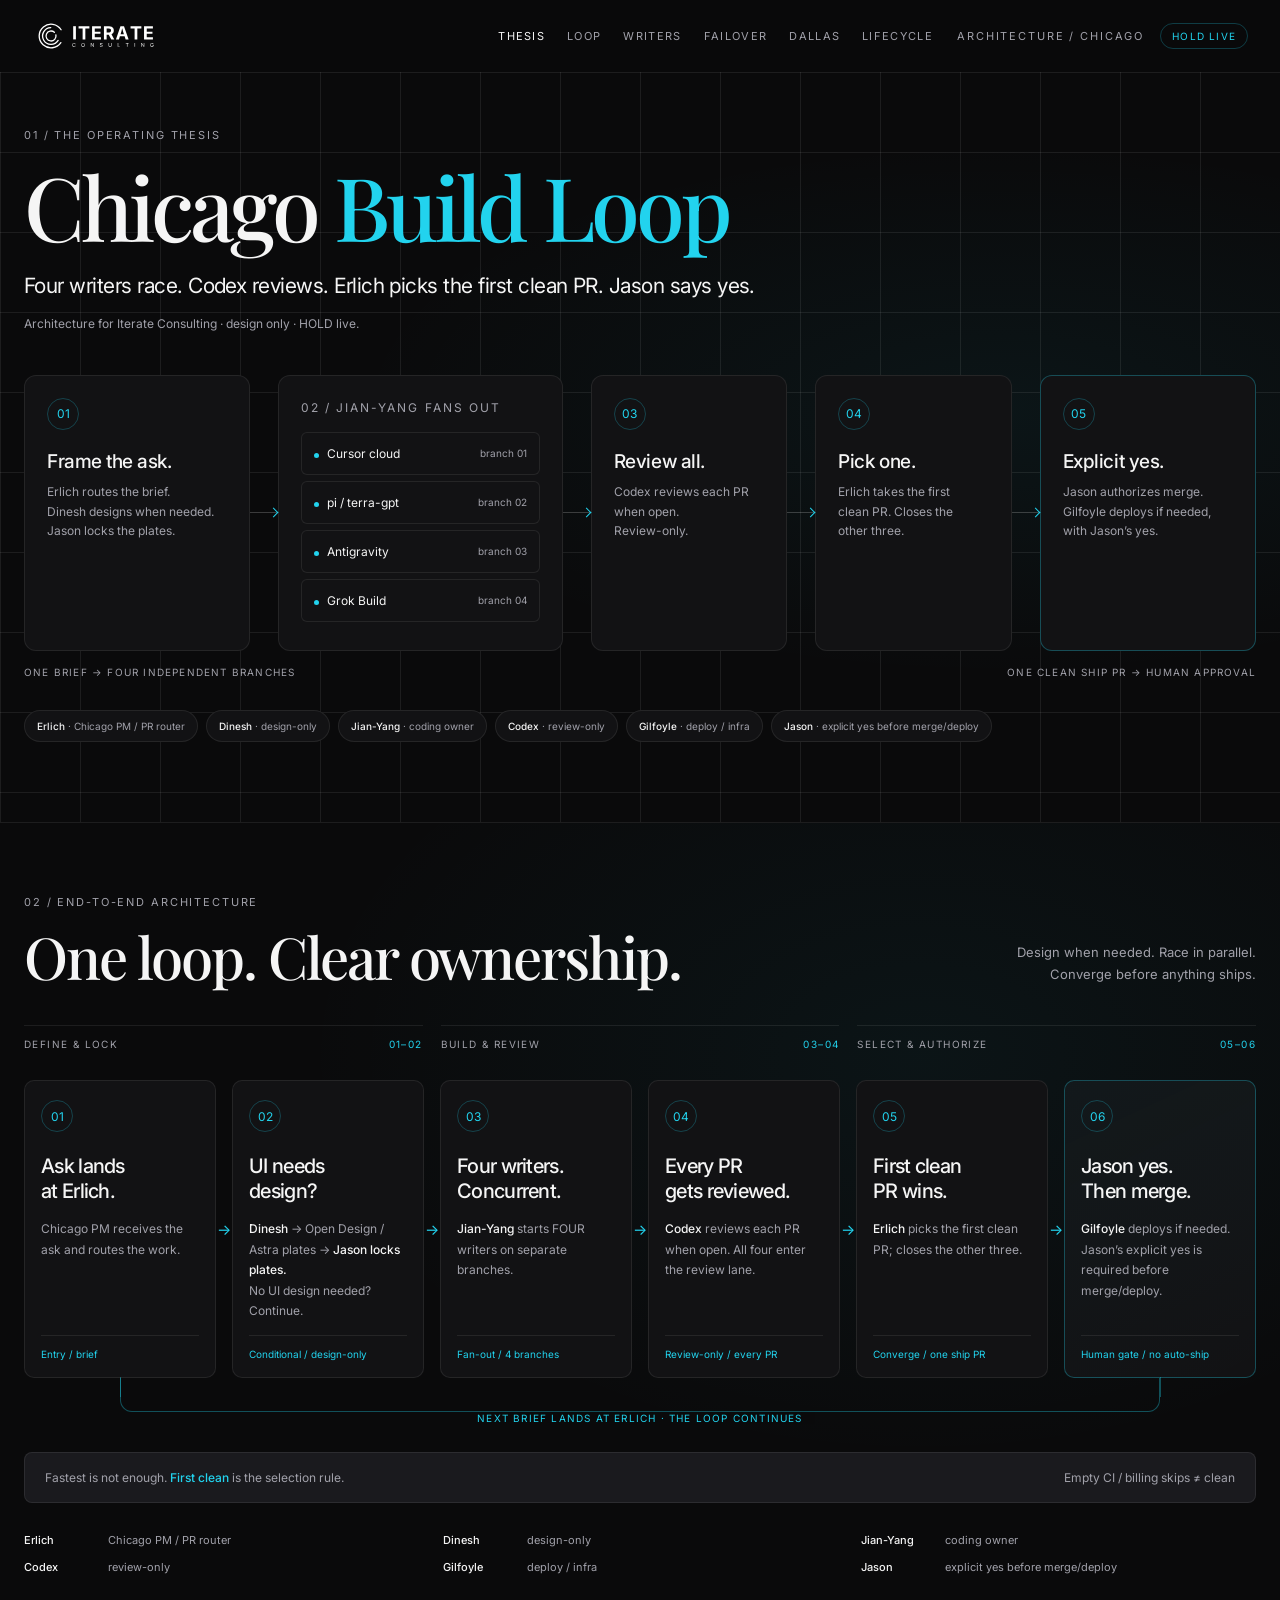
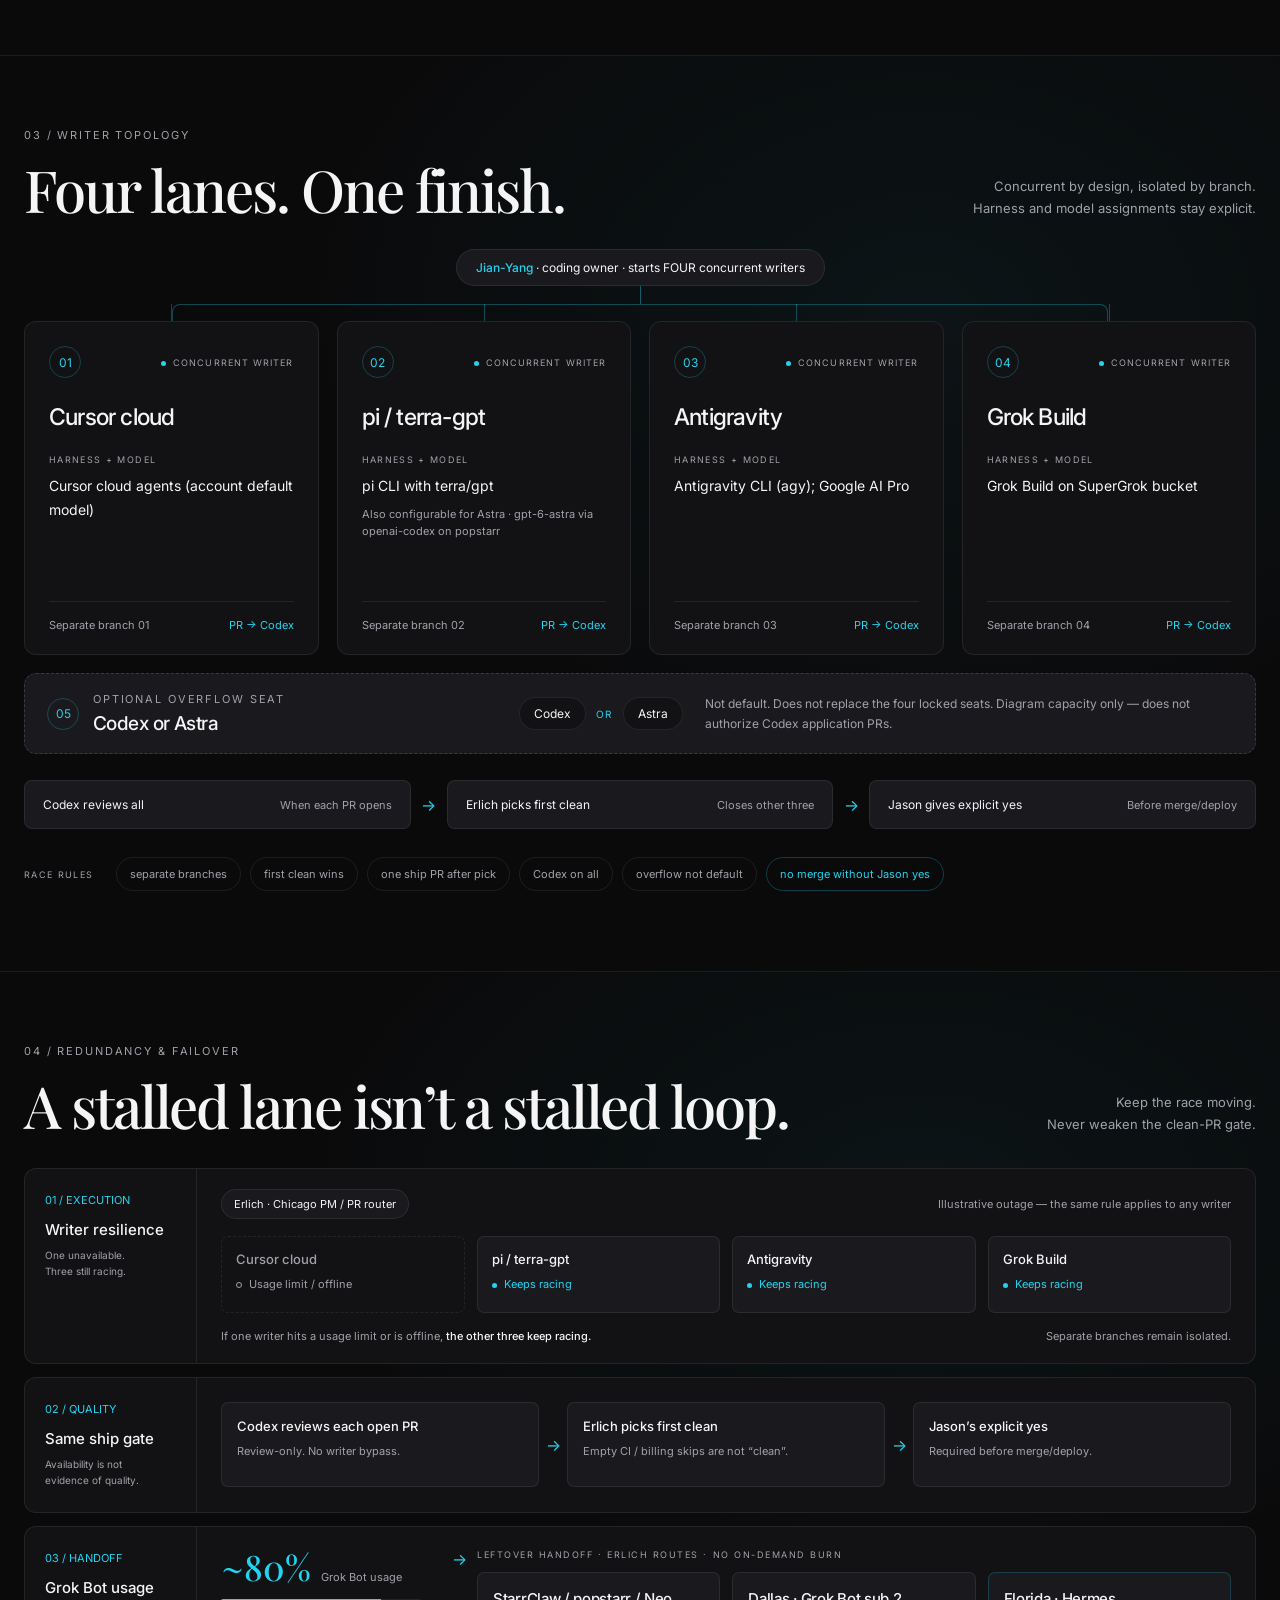
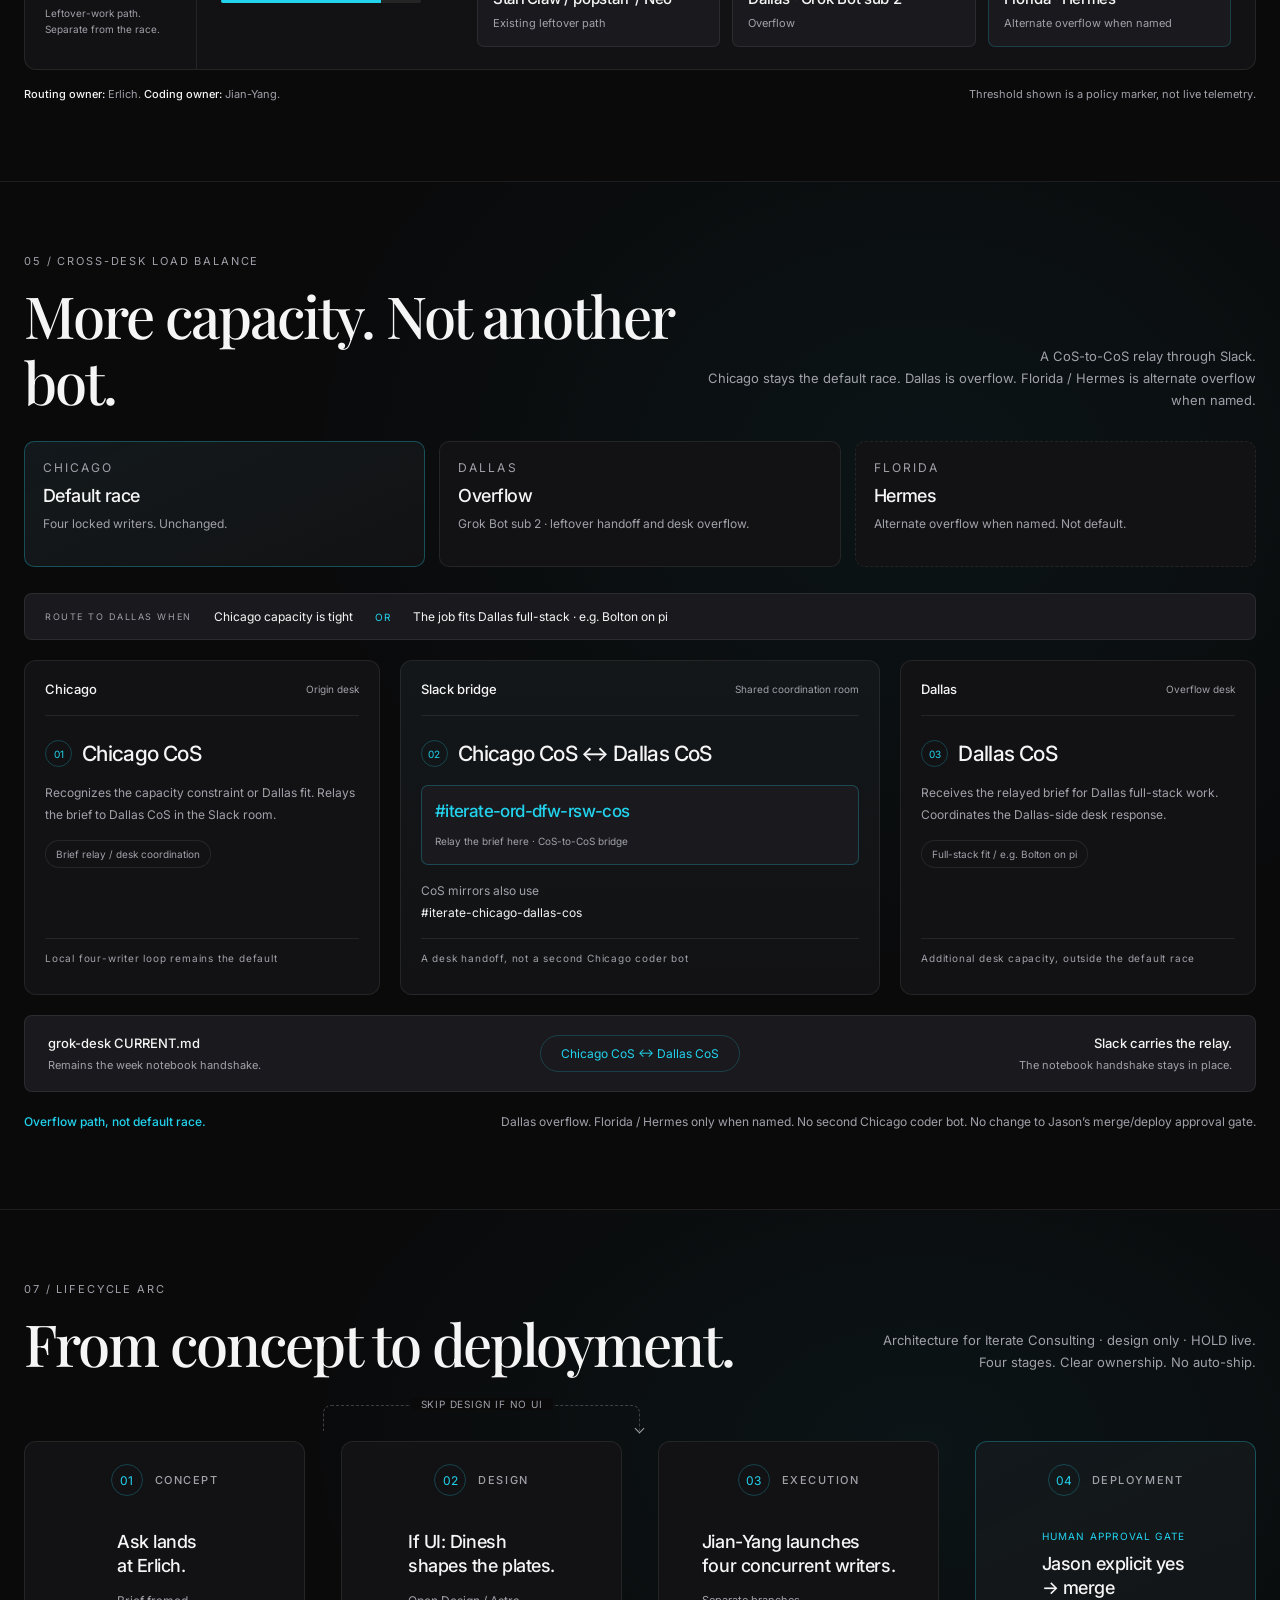
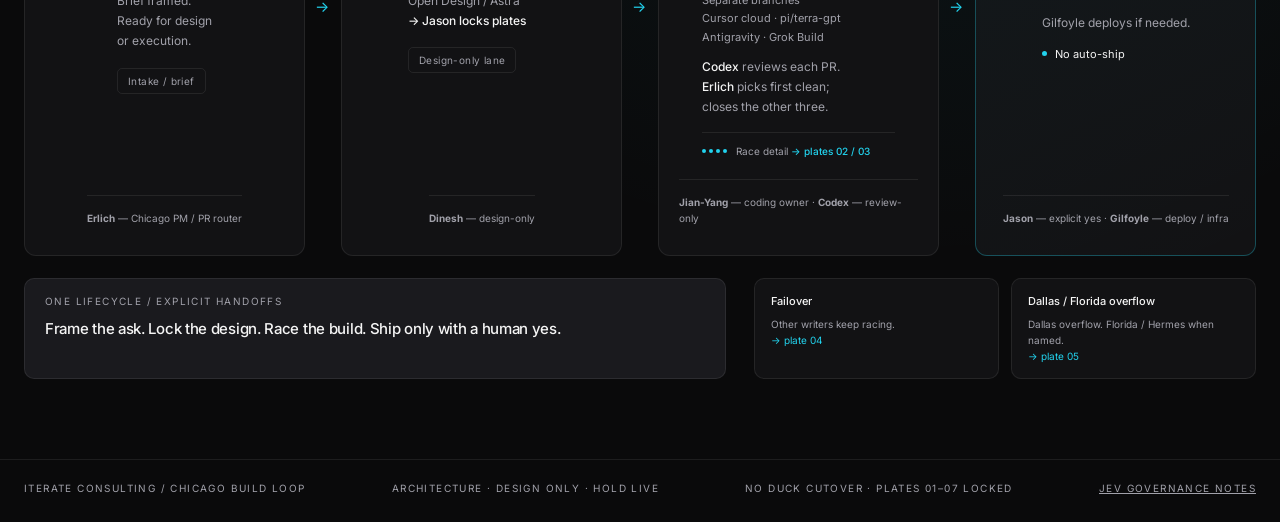
==== commit b24eab89: "docs: add Jev governance notes page (additive, writer_claude_box) New jev.html, linked from the foot" ====
--- a/index.html
+++ b/index.html
@@ -548,6 +548,7 @@
       <span>Iterate Consulting / Chicago Build Loop</span>
       <span>Architecture · design only · HOLD live</span>
       <span>No Duck cutover · plates 01–07 locked</span>
+      <span><a href="jev.html">Jev governance notes</a></span>
     </div>
   </footer>
 
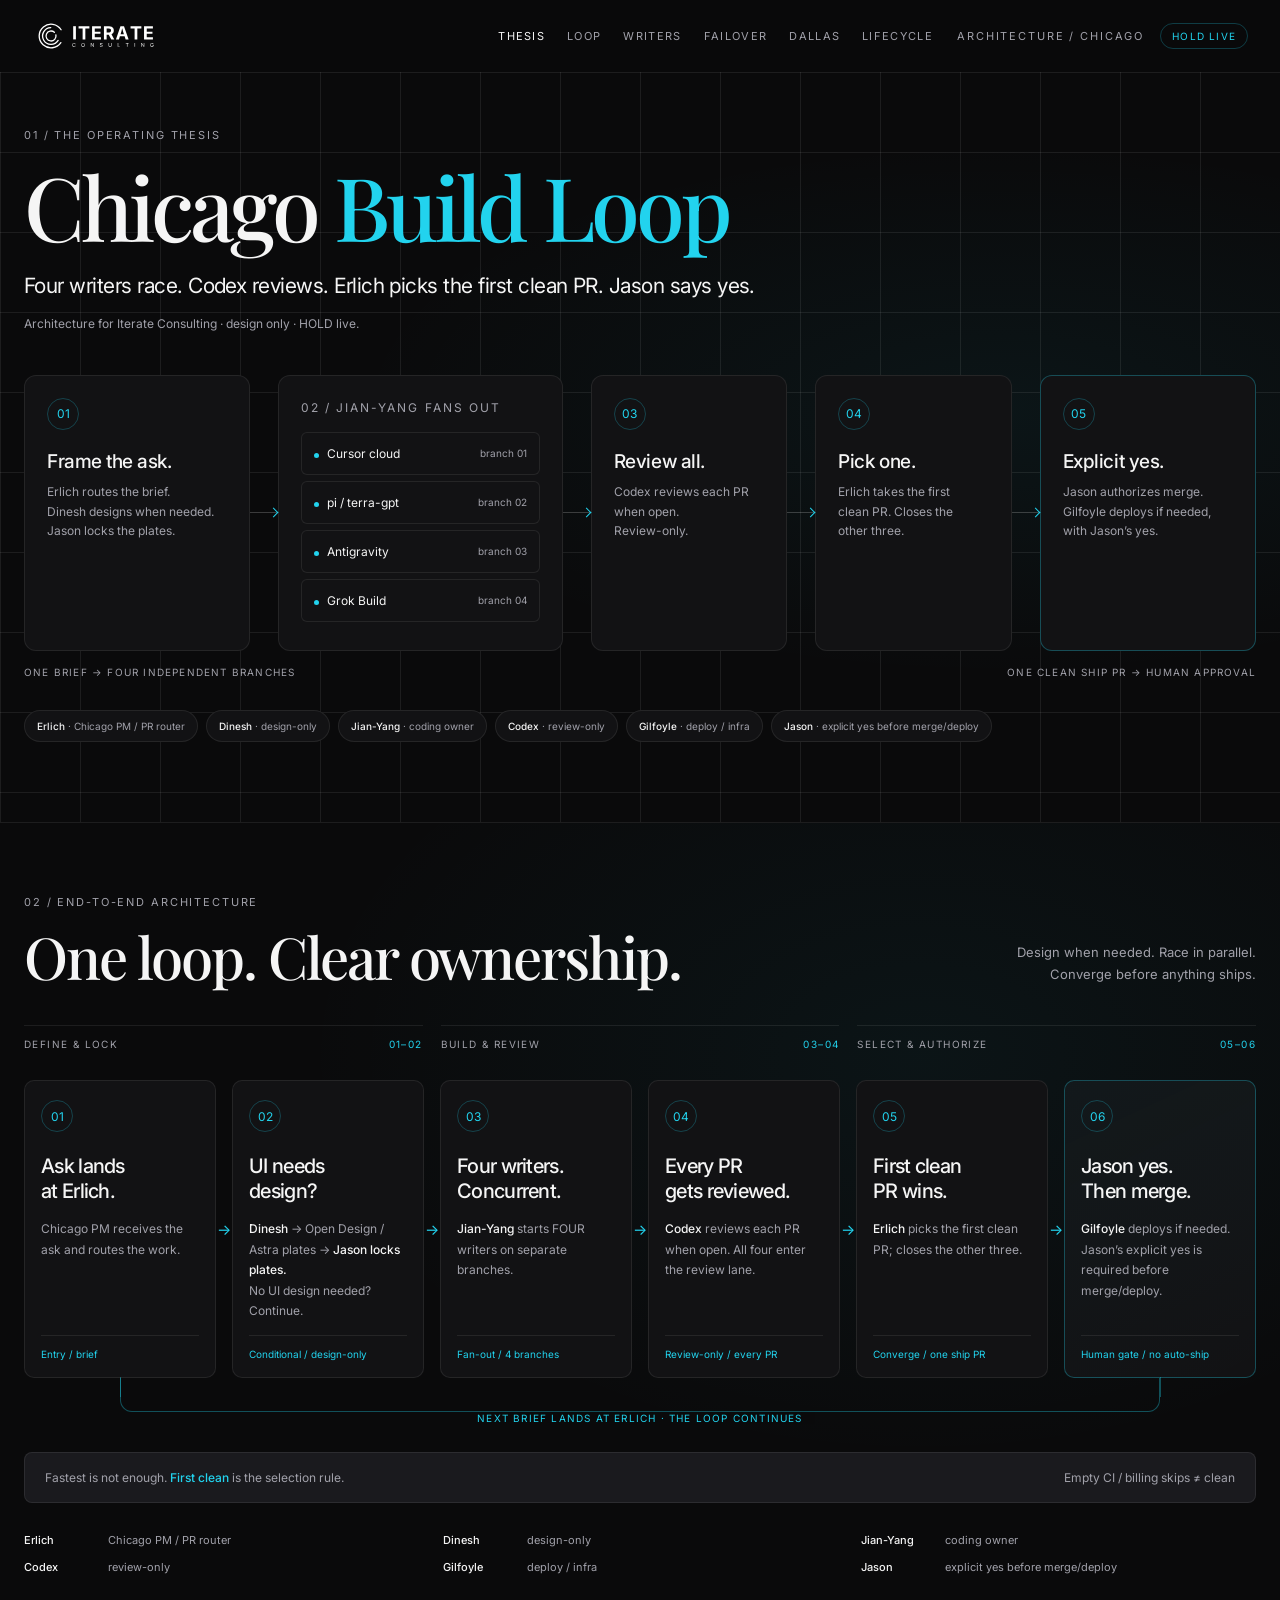
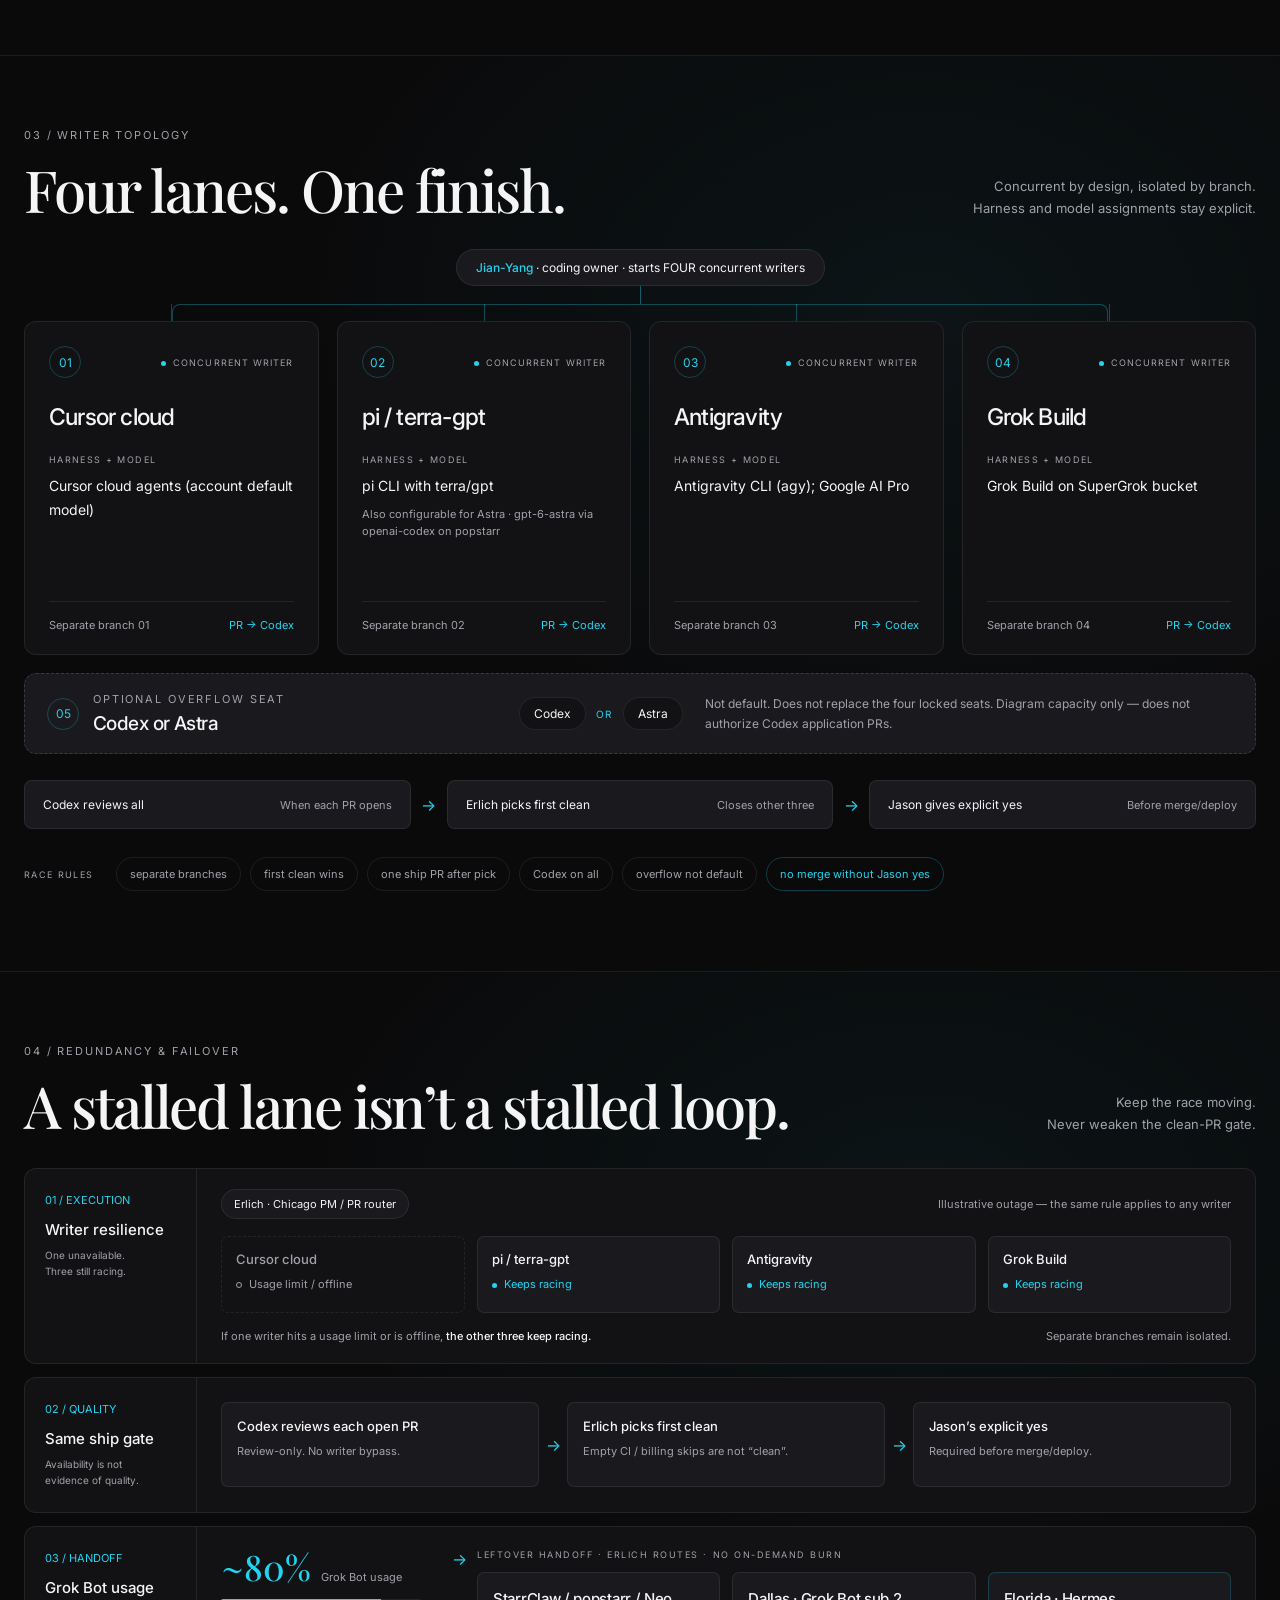
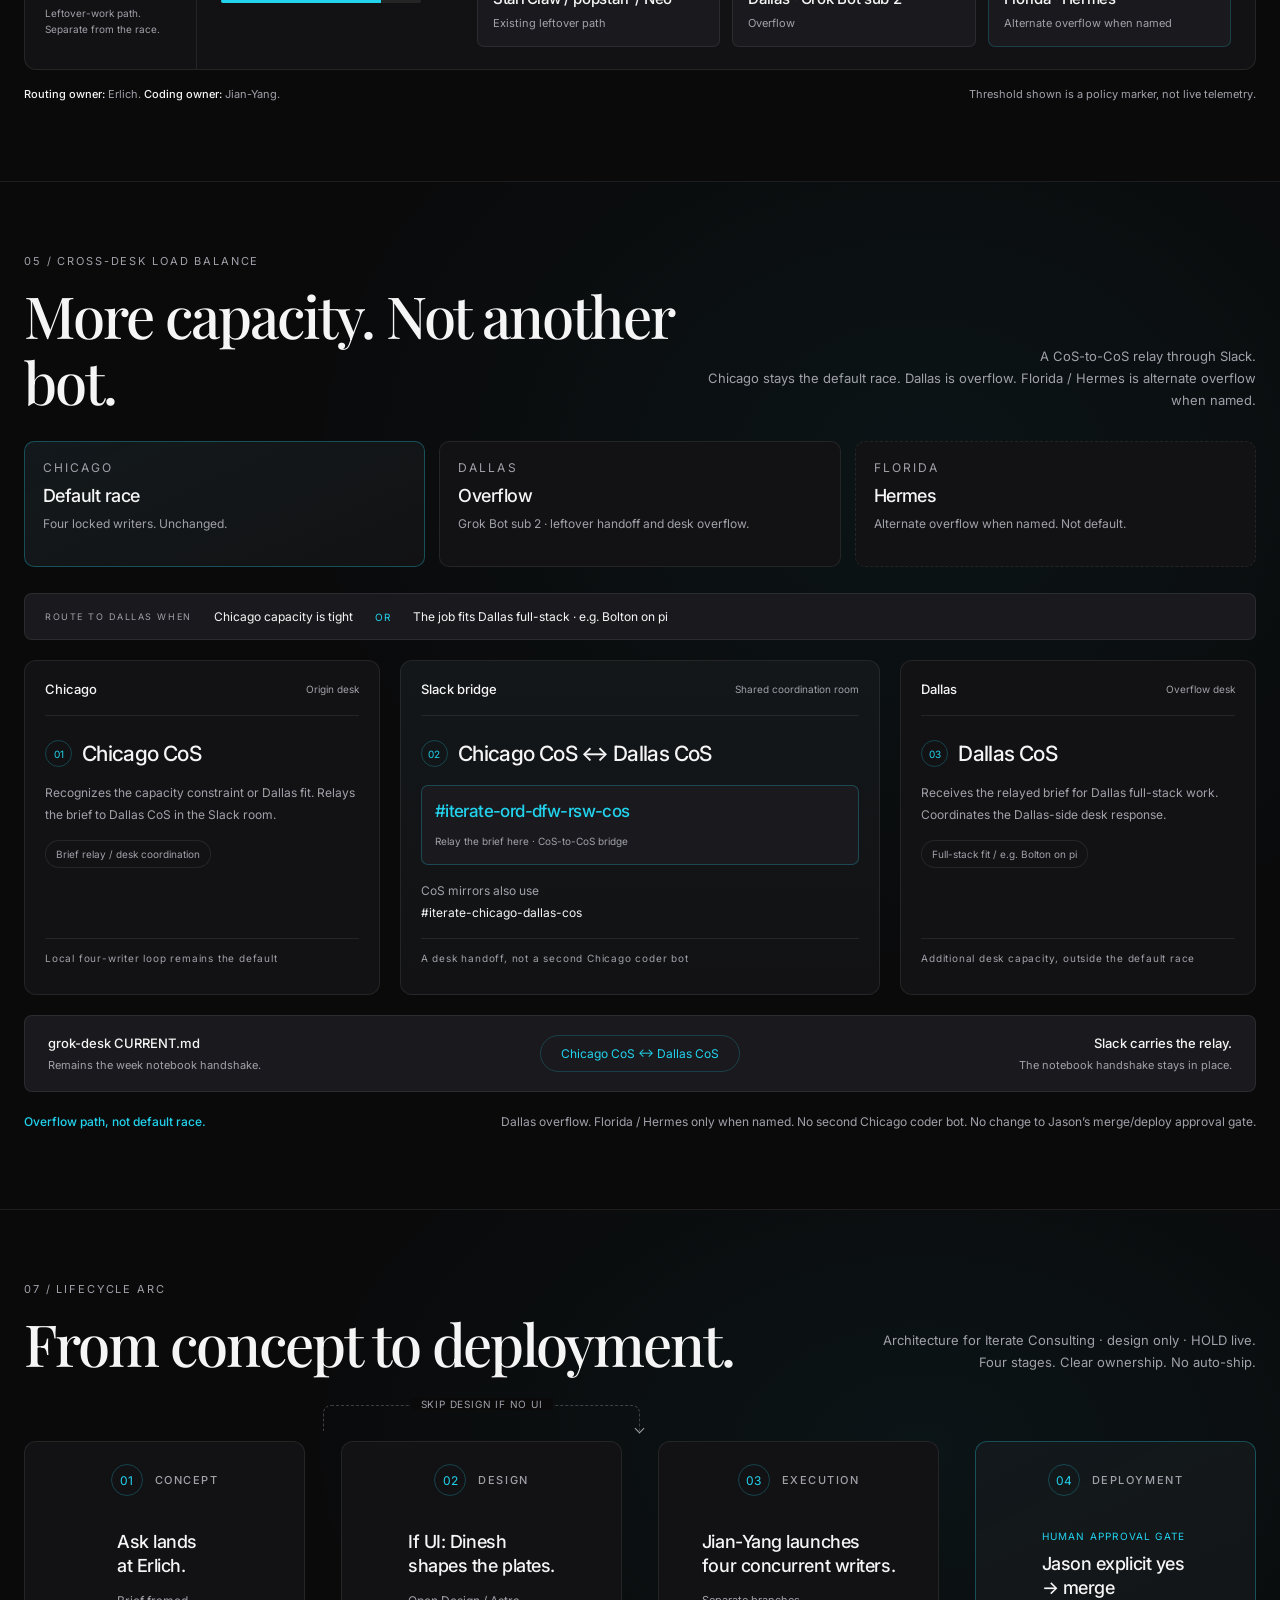
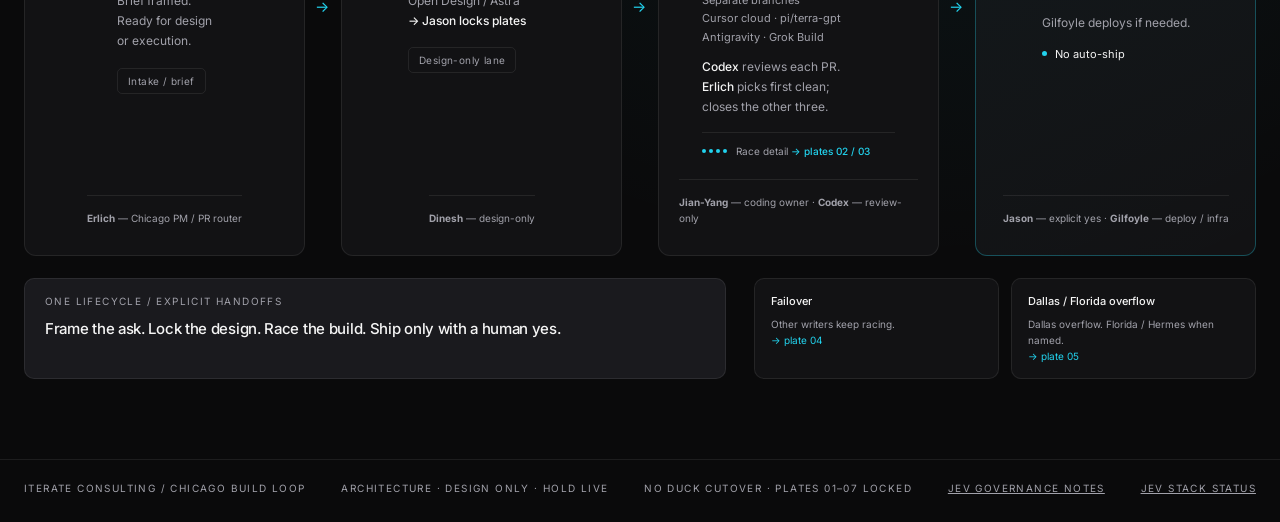
==== commit 58470e05: "docs(index): link footer to /jev-stack/ status page Jason lock: jev-stack status stays under stack.i" ====
--- a/index.html
+++ b/index.html
@@ -549,6 +549,7 @@
       <span>Architecture · design only · HOLD live</span>
       <span>No Duck cutover · plates 01–07 locked</span>
       <span><a href="jev.html">Jev governance notes</a></span>
+      <span><a href="/jev-stack/">Jev stack status</a></span>
     </div>
   </footer>
 
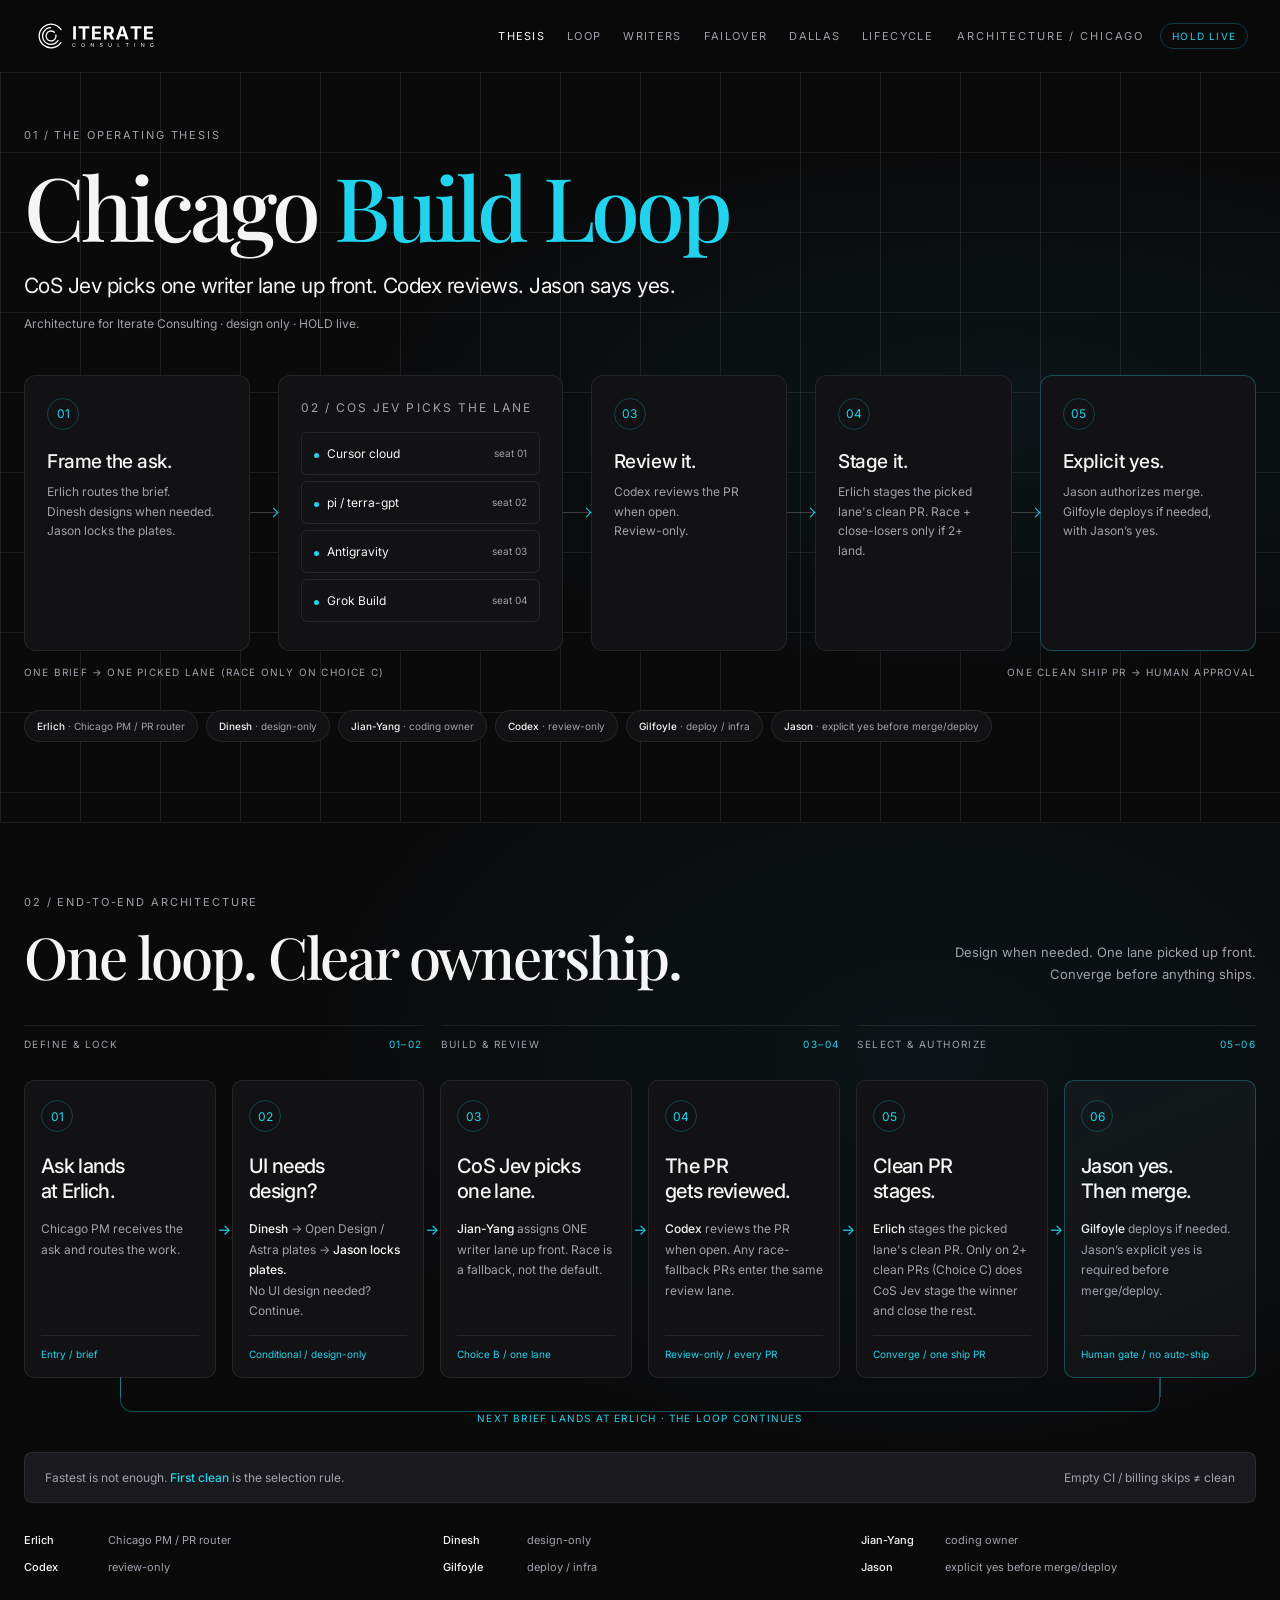
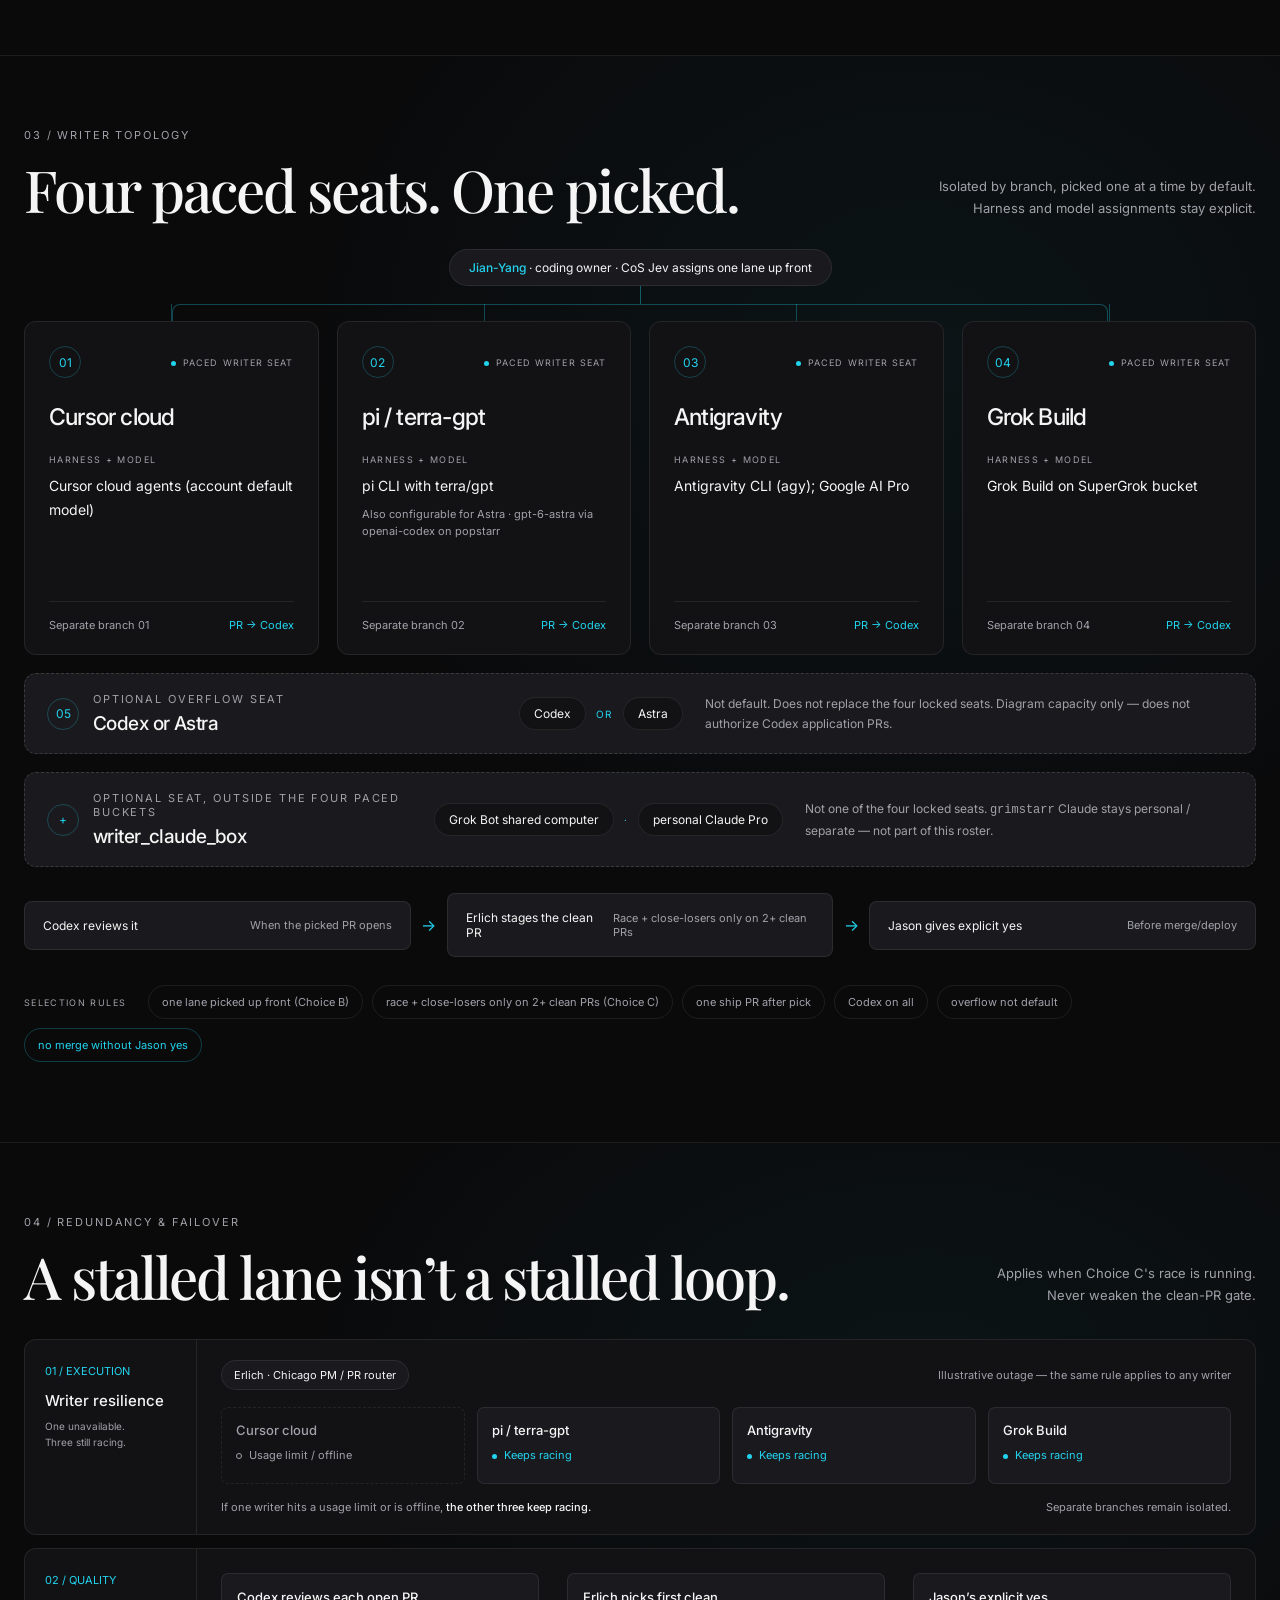
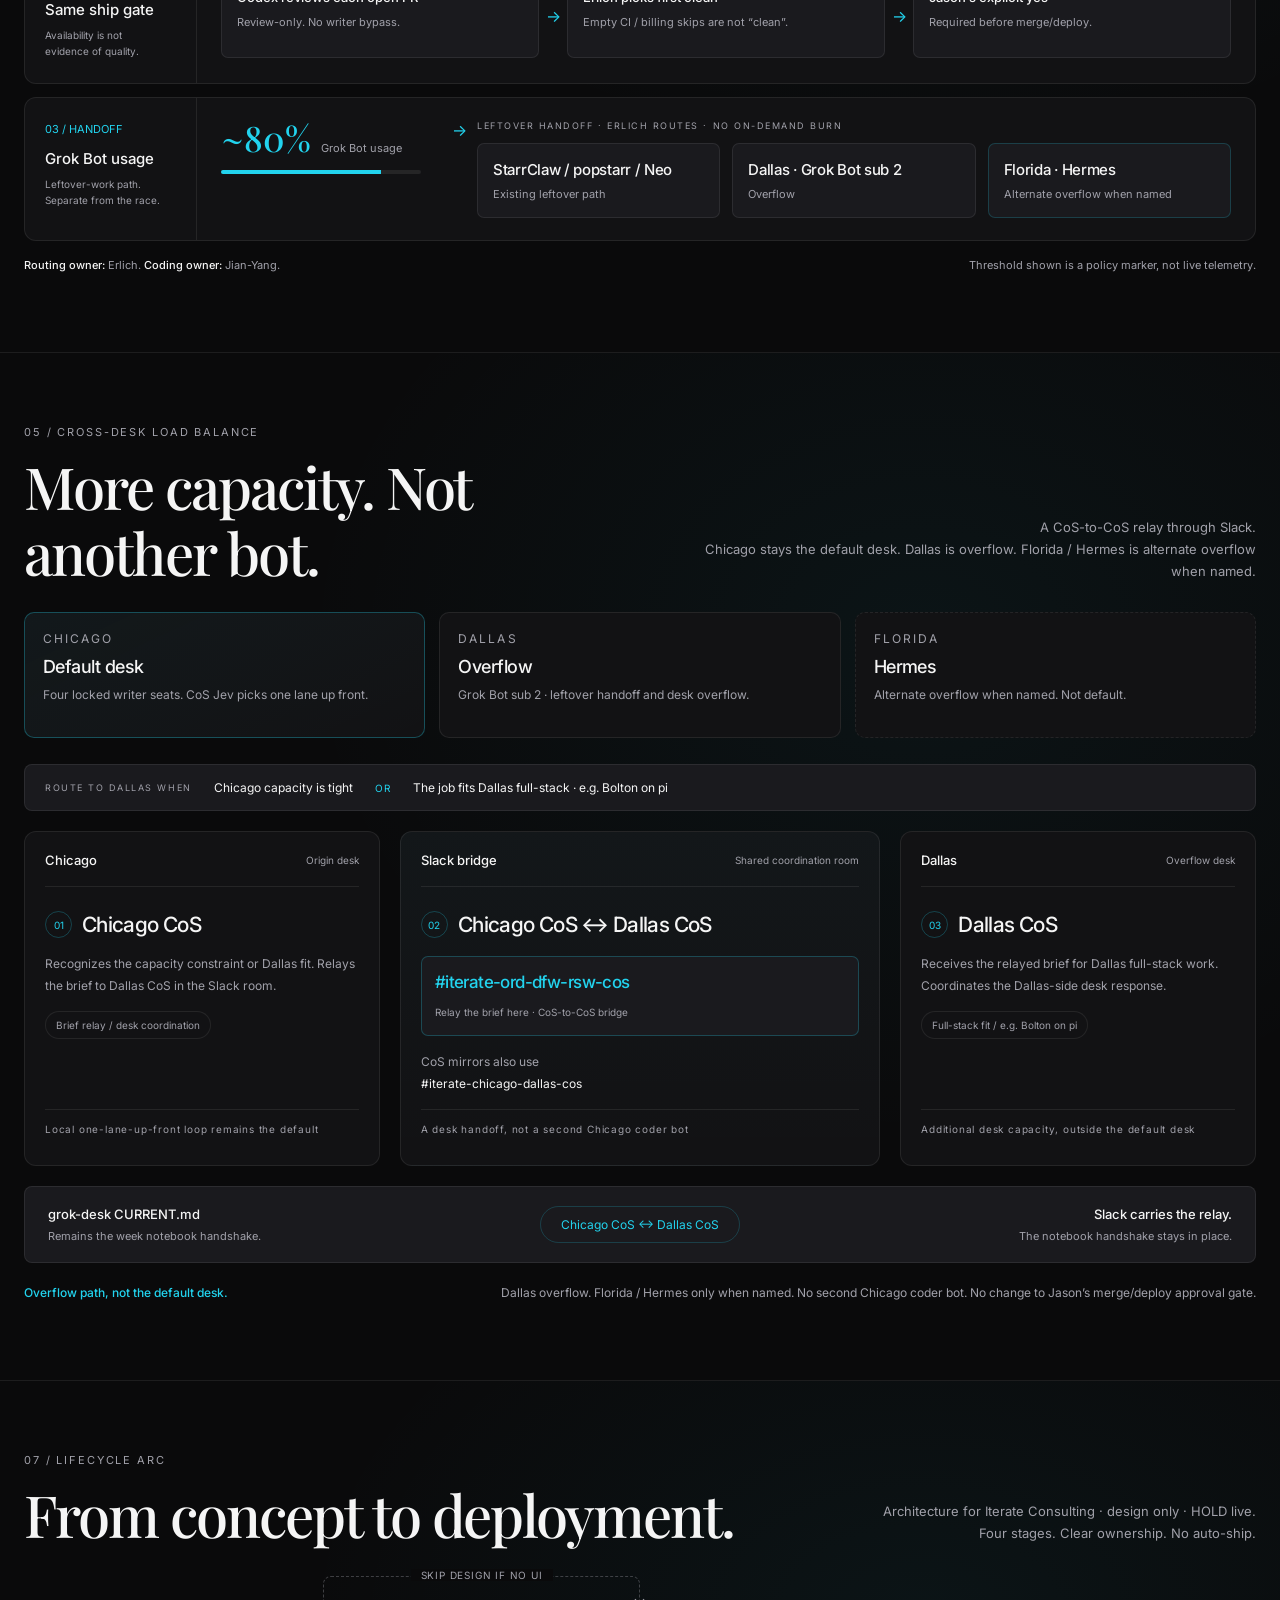
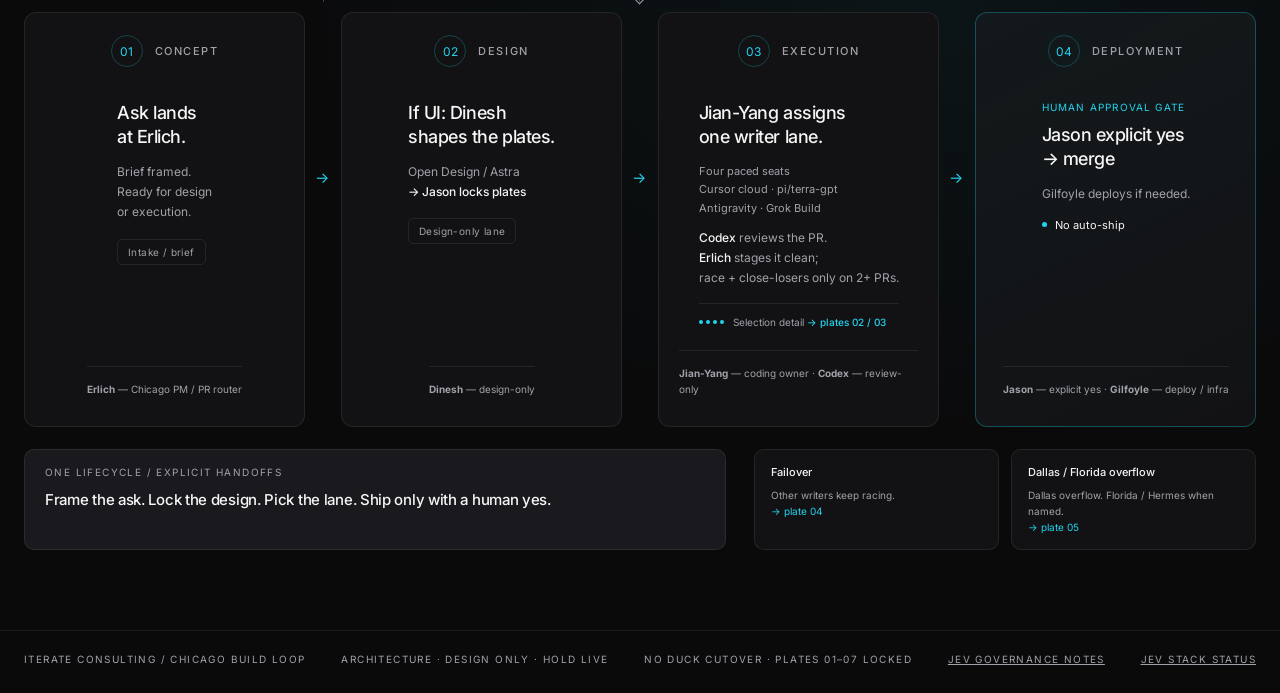
==== commit 8a1e8411: "docs: replace stale four-writer-race default with CoS Jev Choice B Jason flagged that the site still" ====
--- a/index.html
+++ b/index.html
@@ -7,7 +7,7 @@
   <meta name="theme-color" content="#0A0A0B">
   <meta name="robots" content="noindex, nofollow">
   <title>Chicago Build Loop — Iterate Consulting</title>
-  <meta name="description" content="Architecture for Iterate Consulting. Four writers race. Codex reviews. Erlich picks the first clean PR. Jason says yes. Design only. HOLD live.">
+  <meta name="description" content="Architecture for Iterate Consulting. CoS Jev picks one writer lane up front. Codex reviews. Jason says yes. Design only. HOLD live.">
   <link rel="icon" href="assets/mark.svg" type="image/svg+xml">
   <link rel="preconnect" href="https://fonts.googleapis.com">
   <link rel="preconnect" href="https://fonts.gstatic.com" crossorigin>
@@ -44,7 +44,7 @@
       <div class="wrap">
         <p class="eyebrow">01 / The operating thesis</p>
         <h1 id="hero-title">Chicago <span>Build Loop</span></h1>
-        <p class="thesis">Four writers race. Codex reviews. Erlich picks the first clean PR. Jason says yes.</p>
+        <p class="thesis">CoS Jev picks one writer lane up front. Codex reviews. Jason says yes.</p>
         <p class="subtitle">Architecture for Iterate Consulting · design only · HOLD live.</p>
 
         <div class="architecture" aria-label="Build architecture overview">
@@ -55,23 +55,23 @@
           </article>
           <div class="connector" aria-hidden="true"></div>
           <article class="panel writer-stack">
-            <p class="eyebrow">02 / Jian-Yang fans out</p>
-            <div class="writer"><span><i class="dot"></i>Cursor cloud</span><small>branch 01</small></div>
-            <div class="writer"><span><i class="dot"></i>pi / terra-gpt</span><small>branch 02</small></div>
-            <div class="writer"><span><i class="dot"></i>Antigravity</span><small>branch 03</small></div>
-            <div class="writer"><span><i class="dot"></i>Grok Build</span><small>branch 04</small></div>
+            <p class="eyebrow">02 / CoS Jev picks the lane</p>
+            <div class="writer"><span><i class="dot"></i>Cursor cloud</span><small>seat 01</small></div>
+            <div class="writer"><span><i class="dot"></i>pi / terra-gpt</span><small>seat 02</small></div>
+            <div class="writer"><span><i class="dot"></i>Antigravity</span><small>seat 03</small></div>
+            <div class="writer"><span><i class="dot"></i>Grok Build</span><small>seat 04</small></div>
           </article>
           <div class="connector" aria-hidden="true"></div>
           <article class="panel">
             <div class="number">03</div>
-            <h2>Review all.</h2>
-            <p>Codex reviews each PR<br>when open.<br>Review-only.</p>
+            <h2>Review it.</h2>
+            <p>Codex reviews the PR<br>when open.<br>Review-only.</p>
           </article>
           <div class="connector" aria-hidden="true"></div>
           <article class="panel">
             <div class="number">04</div>
-            <h2>Pick one.</h2>
-            <p>Erlich takes the first<br>clean PR. Closes the<br>other three.</p>
+            <h2>Stage it.</h2>
+            <p>Erlich stages the picked<br>lane's clean PR. Race +<br>close-losers only if 2+ land.</p>
           </article>
           <div class="connector" aria-hidden="true"></div>
           <article class="panel active">
@@ -82,7 +82,7 @@
         </div>
 
         <div class="diagram-label">
-          <span>One brief → four independent branches</span>
+          <span>One brief → one picked lane (race only on Choice C)</span>
           <span>One clean ship PR → human approval</span>
         </div>
 
@@ -104,7 +104,7 @@
             <p class="eyebrow">02 / End-to-end architecture</p>
             <h2 id="loop-title" class="display">One loop. Clear ownership.</h2>
           </div>
-          <p class="lede">Design when needed. Race in parallel.<br>Converge before anything ships.</p>
+          <p class="lede">Design when needed. One lane picked up front.<br>Converge before anything ships.</p>
         </div>
 
         <div class="phases">
@@ -129,20 +129,20 @@
             </article>
             <article class="node">
               <div class="num">03</div>
-              <h3>Four writers.<br>Concurrent.</h3>
-              <p><strong>Jian-Yang</strong> starts FOUR writers on separate branches.</p>
-              <div class="tag">Fan-out / 4 branches</div>
+              <h3>CoS Jev picks<br>one lane.</h3>
+              <p><strong>Jian-Yang</strong> assigns ONE writer lane up front. Race is a fallback, not the default.</p>
+              <div class="tag">Choice B / one lane</div>
             </article>
             <article class="node">
               <div class="num">04</div>
-              <h3>Every PR<br>gets reviewed.</h3>
-              <p><strong>Codex</strong> reviews each PR when open. All four enter the review lane.</p>
+              <h3>The PR<br>gets reviewed.</h3>
+              <p><strong>Codex</strong> reviews the PR when open. Any race-fallback PRs enter the same review lane.</p>
               <div class="tag">Review-only / every PR</div>
             </article>
             <article class="node">
               <div class="num">05</div>
-              <h3>First clean<br>PR wins.</h3>
-              <p><strong>Erlich</strong> picks the first clean PR; closes the other three.</p>
+              <h3>Clean PR<br>stages.</h3>
+              <p><strong>Erlich</strong> stages the picked lane's clean PR. Only on 2+ clean PRs (Choice C) does CoS Jev stage the winner and close the rest.</p>
               <div class="tag">Converge / one ship PR</div>
             </article>
             <article class="node final">
@@ -167,23 +167,24 @@
           <li class="step">
             <span class="num">03</span>
             <div class="card">
-              <h3>Jian-Yang starts FOUR writers</h3>
-              <p>Coding owner · concurrent, separate branches</p>
+              <h3>Jian-Yang assigns one lane</h3>
+              <p>Coding owner · Choice B, one lane up front</p>
               <div class="writer-tags">
                 <span>Cursor cloud</span>
                 <span>pi / terra-gpt</span>
                 <span>Antigravity</span>
                 <span>Grok Build</span>
+                <span>writer_claude_box <small>(optional)</small></span>
               </div>
             </div>
           </li>
           <li class="step">
             <span class="num">04</span>
-            <div class="card"><h3>Codex reviews each PR <span class="role-chip">review-only</span></h3><p>When open. All four get reviewed.</p></div>
+            <div class="card"><h3>Codex reviews the PR <span class="role-chip">review-only</span></h3><p>When open. Any race-fallback PRs get reviewed too.</p></div>
           </li>
           <li class="step">
             <span class="num">05</span>
-            <div class="card"><h3>Erlich picks the first clean PR</h3><p>Closes the other three. Empty CI / billing skips are not “clean”.</p></div>
+            <div class="card"><h3>Erlich stages the clean PR</h3><p>Race + close-losers only on 2+ clean PRs (Choice C). Empty CI / billing skips are not “clean”.</p></div>
           </li>
           <li class="step">
             <span class="num">06</span>
@@ -193,7 +194,7 @@
 
         <div class="loop-head-mobile">
           <span class="eyebrow">The loop / 6 steps</span>
-          <span>4 branches → 1 ship PR</span>
+          <span>1 picked lane → 1 ship PR</span>
         </div>
 
         <div class="guardrail">
@@ -217,38 +218,38 @@
         <div class="heading">
           <div>
             <p class="eyebrow">03 / Writer topology</p>
-            <h2 id="writers-title" class="display">Four lanes. One finish.</h2>
-          </div>
-          <p class="lede">Concurrent by design, isolated by branch.<br>Harness and model assignments stay explicit.</p>
-        </div>
-
-        <div class="owner"><span><b>Jian-Yang</b> · coding owner · starts FOUR concurrent writers</span></div>
+            <h2 id="writers-title" class="display">Four paced seats. One picked.</h2>
+          </div>
+          <p class="lede">Isolated by branch, picked one at a time by default.<br>Harness and model assignments stay explicit.</p>
+        </div>
+
+        <div class="owner"><span><b>Jian-Yang</b> · coding owner · CoS Jev assigns one lane up front</span></div>
         <div class="bus" aria-hidden="true"></div>
 
         <div class="cards" aria-label="Four concurrent writer assignments">
           <article class="card">
-            <div class="card-top"><span class="num">01</span><span class="parallel">Concurrent writer</span></div>
+            <div class="card-top"><span class="num">01</span><span class="parallel">Paced writer seat</span></div>
             <h3>Cursor cloud</h3>
             <p class="label">Harness + model</p>
             <p class="model">Cursor cloud agents (account default model)</p>
             <div class="branch"><span>Separate branch 01</span><span>PR → Codex</span></div>
           </article>
           <article class="card">
-            <div class="card-top"><span class="num">02</span><span class="parallel">Concurrent writer</span></div>
+            <div class="card-top"><span class="num">02</span><span class="parallel">Paced writer seat</span></div>
             <h3>pi / terra-gpt</h3>
             <p class="label">Harness + model</p>
             <p class="model">pi CLI with terra/gpt <small class="config-note">Also configurable for Astra · gpt-6-astra via openai-codex on popstarr</small></p>
             <div class="branch"><span>Separate branch 02</span><span>PR → Codex</span></div>
           </article>
           <article class="card">
-            <div class="card-top"><span class="num">03</span><span class="parallel">Concurrent writer</span></div>
+            <div class="card-top"><span class="num">03</span><span class="parallel">Paced writer seat</span></div>
             <h3>Antigravity</h3>
             <p class="label">Harness + model</p>
             <p class="model">Antigravity CLI (agy); Google AI Pro</p>
             <div class="branch"><span>Separate branch 03</span><span>PR → Codex</span></div>
           </article>
           <article class="card">
-            <div class="card-top"><span class="num">04</span><span class="parallel">Concurrent writer</span></div>
+            <div class="card-top"><span class="num">04</span><span class="parallel">Paced writer seat</span></div>
             <h3>Grok Build</h3>
             <p class="label">Harness + model</p>
             <p class="model">Grok Build on SuperGrok bucket</p>
@@ -272,18 +273,34 @@
           <p class="overflow-copy">Not default. Does not replace the four locked seats. Diagram capacity only — does not authorize Codex application PRs.</p>
         </aside>
 
-        <div class="review" aria-label="Convergence after the race">
-          <div class="stage"><span>Codex reviews all</span><small>When each PR opens</small></div>
+        <aside class="overflow" aria-label="Optional writer_claude_box seat">
+          <div class="overflow-id">
+            <span class="num">+</span>
+            <div>
+              <p class="eyebrow">Optional seat, outside the four paced buckets</p>
+              <h3>writer_claude_box</h3>
+            </div>
+          </div>
+          <div class="choices" aria-label="writer_claude_box detail">
+            <span class="choice">Grok Bot shared computer</span>
+            <span class="or">·</span>
+            <span class="choice">personal Claude Pro</span>
+          </div>
+          <p class="overflow-copy">Not one of the four locked seats. <code>grimstarr</code> Claude stays personal / separate — not part of this roster.</p>
+        </aside>
+
+        <div class="review" aria-label="Selection and convergence">
+          <div class="stage"><span>Codex reviews it</span><small>When the picked PR opens</small></div>
           <div class="arrow" aria-hidden="true">→</div>
-          <div class="stage"><span>Erlich picks first clean</span><small>Closes other three</small></div>
+          <div class="stage"><span>Erlich stages the clean PR</span><small>Race + close-losers only on 2+ clean PRs</small></div>
           <div class="arrow" aria-hidden="true">→</div>
           <div class="stage"><span>Jason gives explicit yes</span><small>Before merge/deploy</small></div>
         </div>
 
         <div class="rules">
-          <span class="label">Race rules</span>
-          <span class="chip">separate branches</span>
-          <span class="chip">first clean wins</span>
+          <span class="label">Selection rules</span>
+          <span class="chip">one lane picked up front (Choice B)</span>
+          <span class="chip">race + close-losers only on 2+ clean PRs (Choice C)</span>
           <span class="chip">one ship PR after pick</span>
           <span class="chip">Codex on all</span>
           <span class="chip">overflow not default</span>
@@ -299,7 +316,7 @@
             <p class="eyebrow">04 / Redundancy &amp; failover</p>
             <h2 id="failover-title" class="display">A stalled lane isn’t a stalled loop.</h2>
           </div>
-          <p class="lede">Keep the race moving.<br>Never weaken the clean-PR gate.</p>
+          <p class="lede">Applies when Choice C's race is running.<br>Never weaken the clean-PR gate.</p>
         </div>
 
         <div class="layers" aria-label="Layered redundancy architecture">
@@ -389,14 +406,14 @@
             <p class="eyebrow">05 / Cross-desk load balance</p>
             <h2 id="dallas-title" class="display">More capacity. Not another bot.</h2>
           </div>
-          <p class="lede">A CoS-to-CoS relay through Slack.<br>Chicago stays the default race. Dallas is overflow. Florida / Hermes is alternate overflow when named.</p>
+          <p class="lede">A CoS-to-CoS relay through Slack.<br>Chicago stays the default desk. Dallas is overflow. Florida / Hermes is alternate overflow when named.</p>
         </div>
 
         <div class="desk-map" aria-label="Desk routing">
           <article class="desk default">
             <p class="eyebrow">Chicago</p>
-            <h3>Default race</h3>
-            <p>Four locked writers. Unchanged.</p>
+            <h3>Default desk</h3>
+            <p>Four locked writer seats. CoS Jev picks one lane up front.</p>
           </article>
           <article class="desk">
             <p class="eyebrow">Dallas</p>
@@ -425,7 +442,7 @@
               <p>Recognizes the capacity constraint or Dallas fit. Relays the brief to Dallas CoS in the Slack room.</p>
               <span class="role">Brief relay / desk coordination</span>
             </div>
-            <p class="lane-foot">Local four-writer loop remains the default</p>
+            <p class="lane-foot">Local one-lane-up-front loop remains the default</p>
           </article>
           <article class="lane bridge">
             <div class="lane-head"><h3>Slack bridge</h3><span>Shared coordination room</span></div>
@@ -446,7 +463,7 @@
               <p>Receives the relayed brief for Dallas full-stack work. Coordinates the Dallas-side desk response.</p>
               <span class="role">Full-stack fit / e.g. Bolton on pi</span>
             </div>
-            <p class="lane-foot">Additional desk capacity, outside the default race</p>
+            <p class="lane-foot">Additional desk capacity, outside the default desk</p>
           </article>
         </div>
 
@@ -463,7 +480,7 @@
         </div>
 
         <div class="boundary">
-          <b>Overflow path, not default race.</b>
+          <b>Overflow path, not the default desk.</b>
           <span>Dallas overflow. Florida / Hermes only when named. No second Chicago coder bot. No change to Jason’s merge/deploy approval gate.</span>
         </div>
       </div>
@@ -503,10 +520,10 @@
             <article class="stage">
               <div class="stage-top"><span class="number">03</span><h3>Execution</h3></div>
               <div class="content">
-                <p class="lead">Jian-Yang launches<br>four concurrent writers.</p>
-                <p class="writer-list">Separate branches<br>Cursor cloud · pi/terra-gpt<br>Antigravity · Grok Build</p>
-                <p class="detail"><strong>Codex</strong> reviews each PR.<br><strong>Erlich</strong> picks first clean;<br>closes the other three.</p>
-                <p class="race"><span class="dots" aria-label="Four parallel writers"><i></i><i></i><i></i><i></i></span><span>Race detail <b>→ plates 02 / 03</b></span></p>
+                <p class="lead">Jian-Yang assigns<br>one writer lane.</p>
+                <p class="writer-list">Four paced seats<br>Cursor cloud · pi/terra-gpt<br>Antigravity · Grok Build</p>
+                <p class="detail"><strong>Codex</strong> reviews the PR.<br><strong>Erlich</strong> stages it clean;<br>race + close-losers only on 2+ PRs.</p>
+                <p class="race"><span class="dots" aria-label="Four paced writer seats"><i></i><i></i><i></i><i></i></span><span>Selection detail <b>→ plates 02 / 03</b></span></p>
               </div>
               <p class="role"><strong>Jian-Yang</strong> — coding owner · <strong>Codex</strong> — review-only</p>
             </article>
@@ -526,7 +543,7 @@
         <div class="lower" aria-label="Lifecycle principles and side paths">
           <div class="principle">
             <p class="small-label">One lifecycle / explicit handoffs</p>
-            <p>Frame the ask. Lock the design. Race the build. Ship only with a human yes.</p>
+            <p>Frame the ask. Lock the design. Pick the lane. Ship only with a human yes.</p>
           </div>
           <div class="sidepaths">
             <a class="sidepath" href="#failover">
